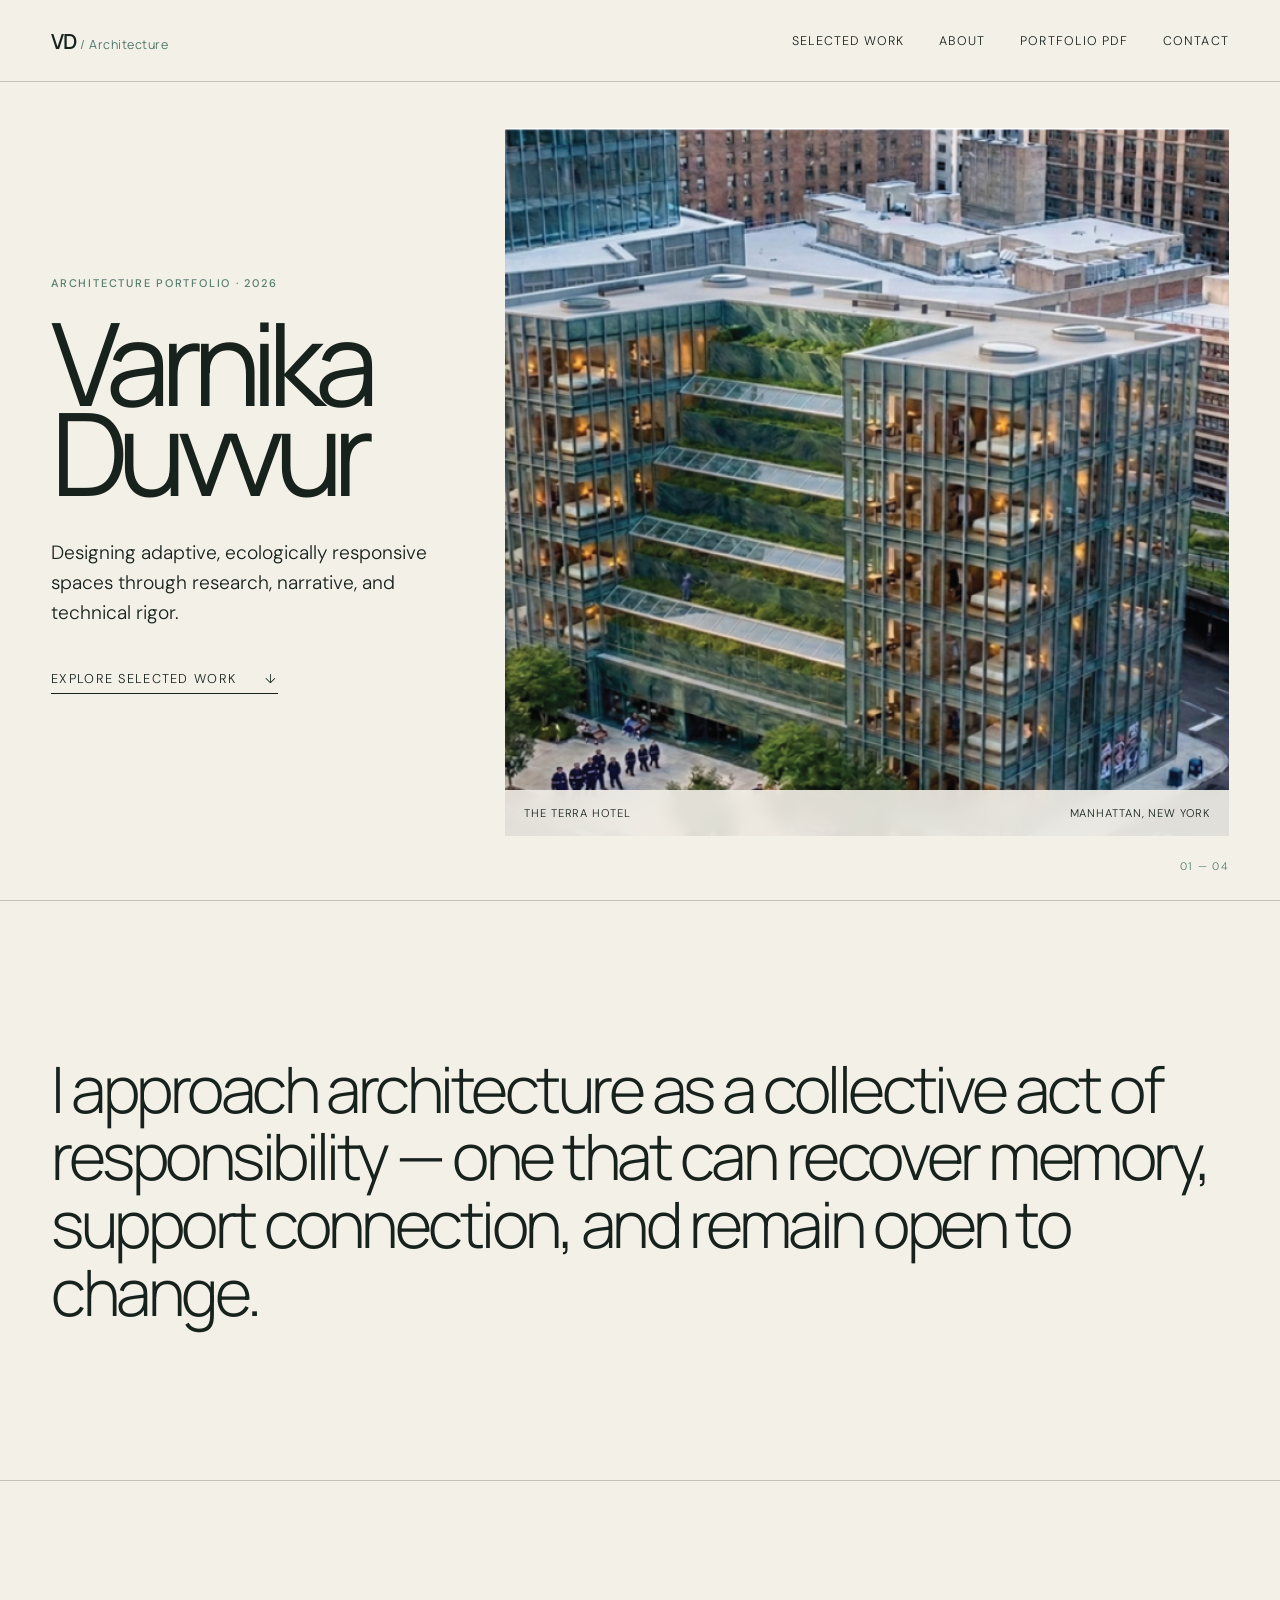
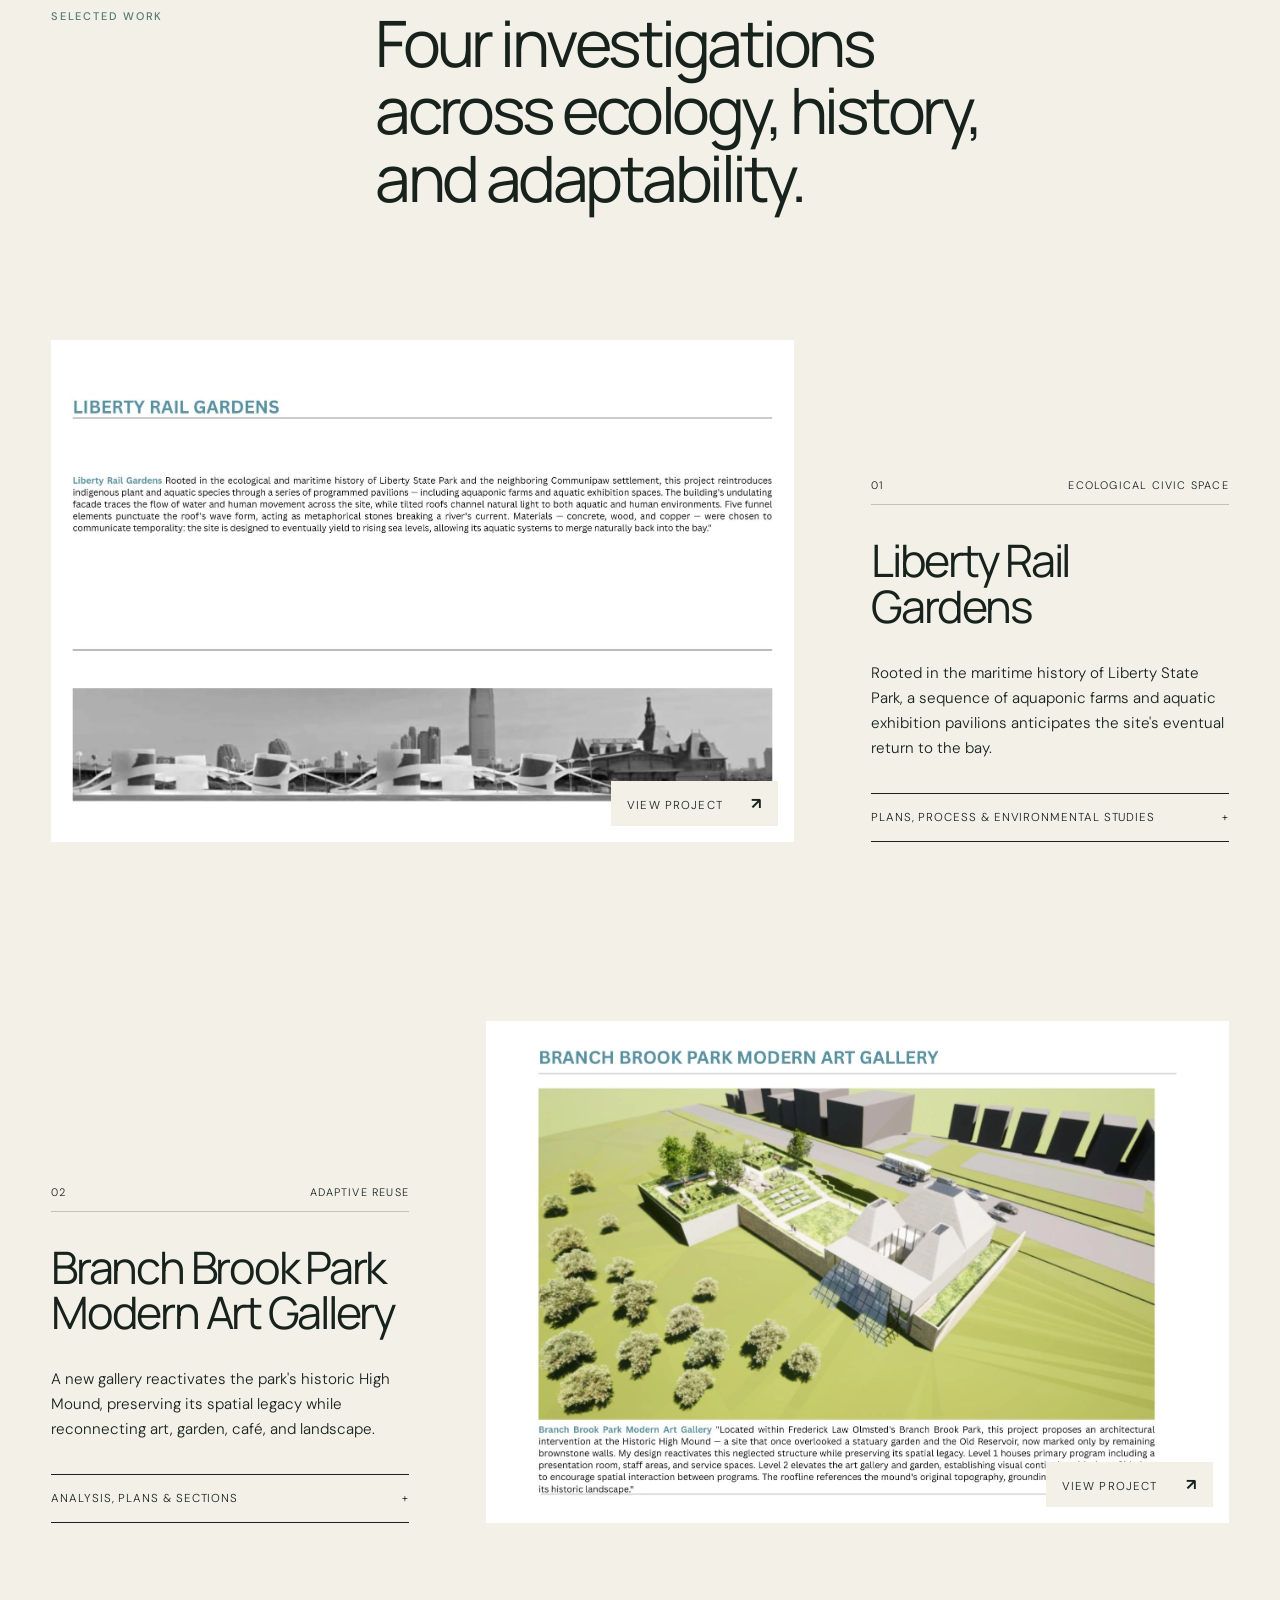
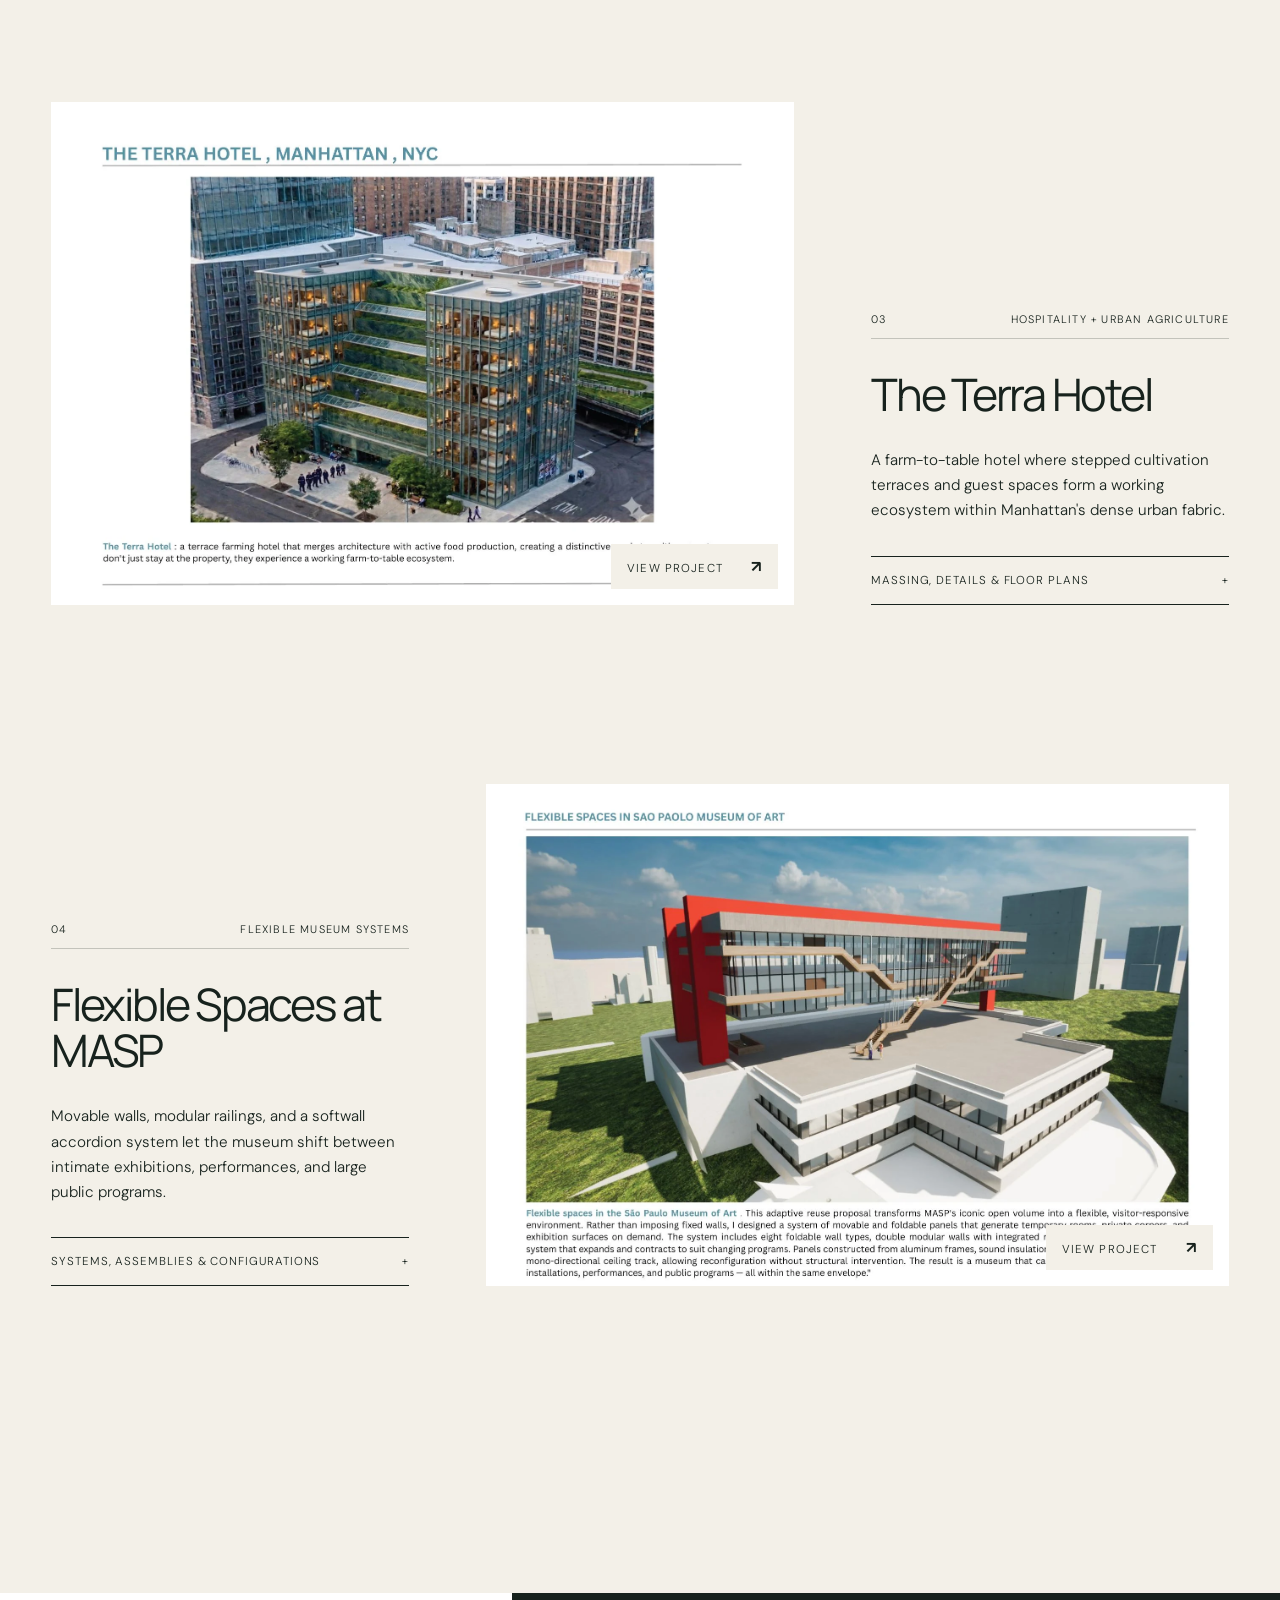
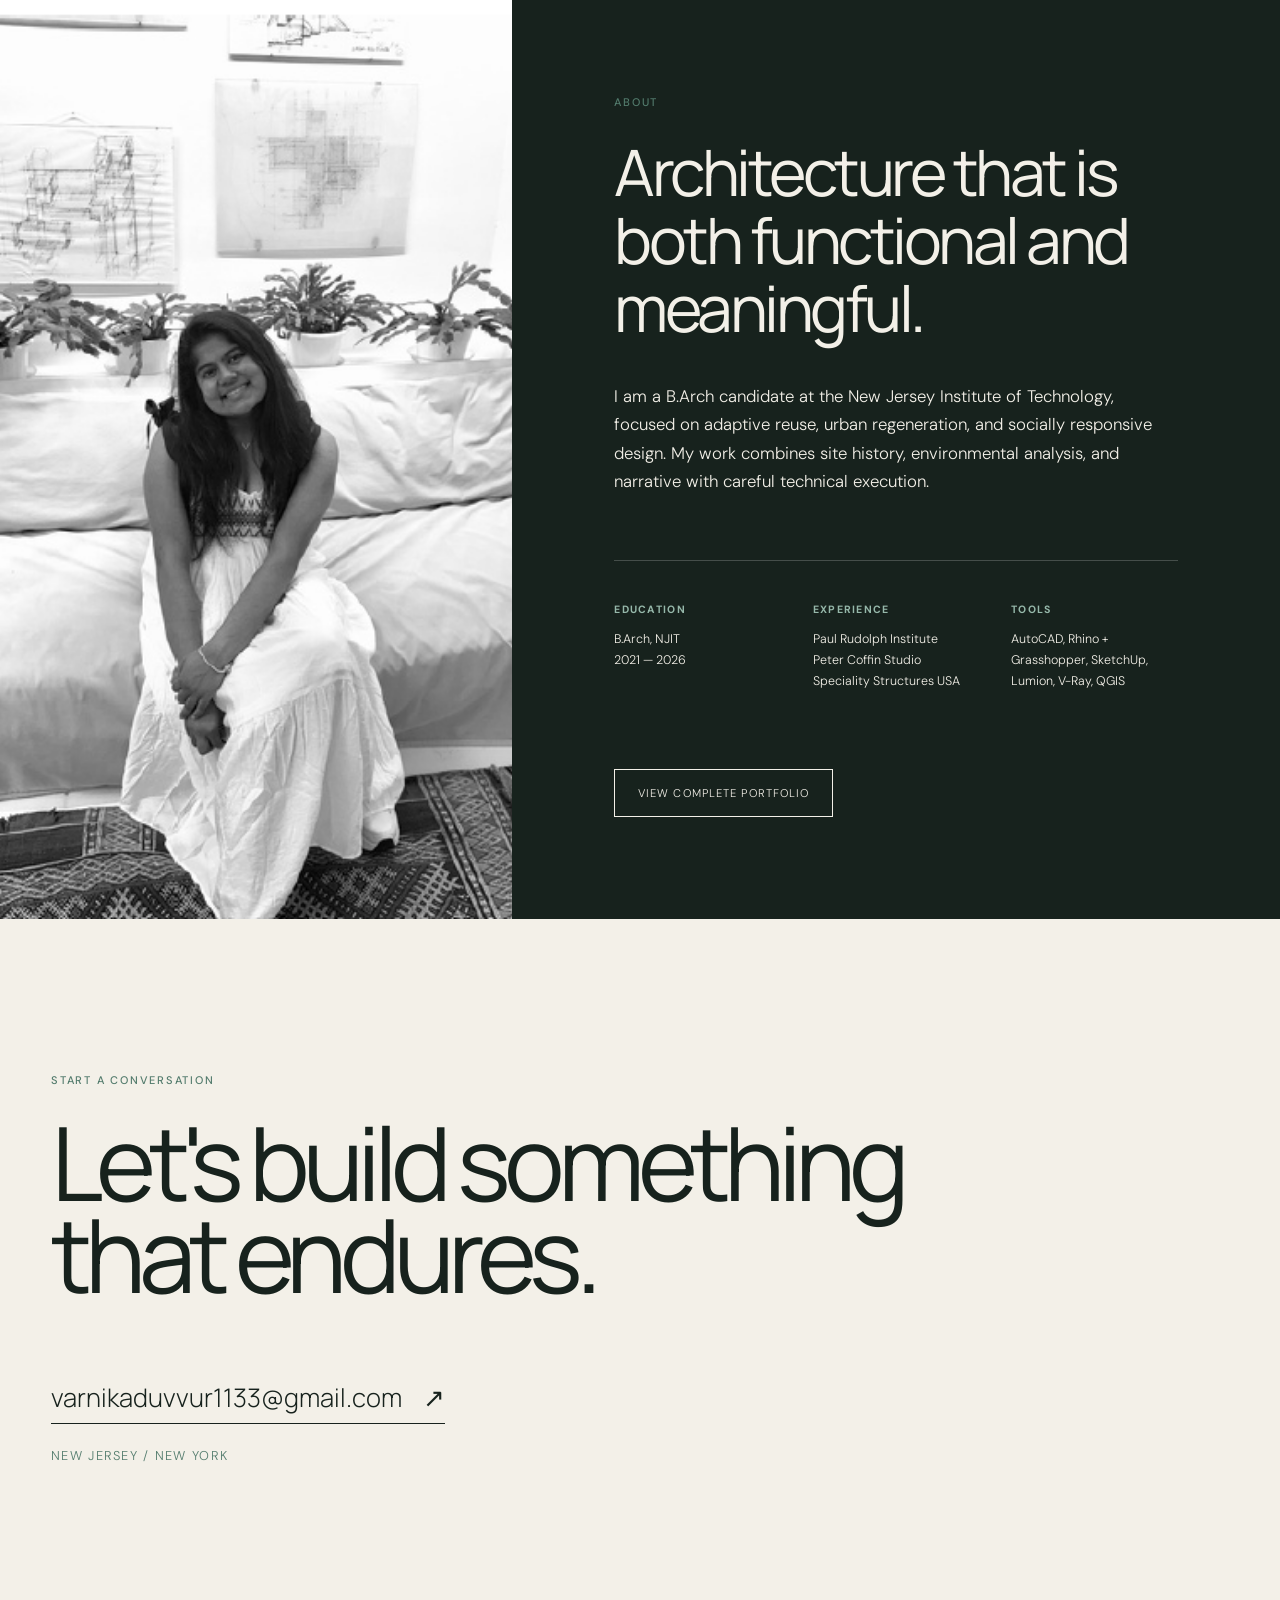
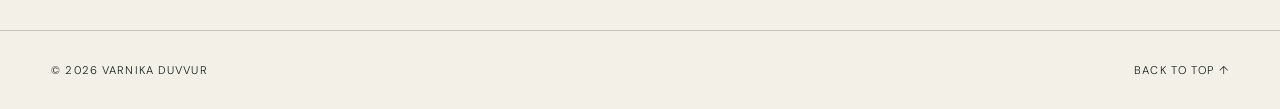
==== index.html @ c9710f3c "Build architecture portfolio website" ====
<!doctype html>
<html lang="en">
<head>
  <meta charset="utf-8">
  <meta name="viewport" content="width=device-width, initial-scale=1">
  <meta name="description" content="Architecture portfolio of Varnika Duvvur - adaptive reuse, urban regeneration, and socially responsive design.">
  <meta name="theme-color" content="#f3f0e8">
  <title>Varnika Duvvur — Architecture Portfolio</title>
  <link rel="preconnect" href="https://fonts.googleapis.com">
  <link rel="preconnect" href="https://fonts.gstatic.com" crossorigin>
  <link href="https://fonts.googleapis.com/css2?family=DM+Sans:wght@300;400;500;600&family=Manrope:wght@400;500;600&display=swap" rel="stylesheet">
  <link rel="stylesheet" href="style.css">
  <script src="script.js" defer></script>
</head>
<body>
  <header class="site-header">
    <a class="wordmark" href="#top" aria-label="Varnika Duvvur home">VD<span> / Architecture</span></a>
    <button class="menu-button" type="button" aria-expanded="false" aria-controls="site-nav">Menu</button>
    <nav id="site-nav" aria-label="Primary navigation">
      <a href="#work">Selected work</a>
      <a href="#about">About</a>
      <a href="Varnika%20Duvvur%20Architecture%20Portfolio%20.pdf" target="_blank" rel="noopener">Portfolio PDF</a>
      <a href="mailto:varnikaduvvur1133@gmail.com">Contact</a>
    </nav>
  </header>

  <main id="top">
    <section class="hero" aria-labelledby="hero-title">
      <div class="hero-copy">
        <p class="eyebrow">Architecture portfolio · 2026</p>
        <h1 id="hero-title">Varnika<br>Duvvur</h1>
        <p class="hero-intro">Designing adaptive, ecologically responsive spaces through research, narrative, and technical rigor.</p>
        <a class="text-link" href="#work">Explore selected work <span aria-hidden="true">↓</span></a>
      </div>
      <figure class="hero-image reveal">
        <img src="assets/terra-hotel.png" alt="The Terra Hotel, a glass urban hotel with planted stepped terraces" fetchpriority="high">
        <figcaption><span>The Terra Hotel</span><span>Manhattan, New York</span></figcaption>
      </figure>
      <p class="hero-index" aria-hidden="true">01 — 04</p>
    </section>

    <section class="statement" aria-label="Design statement">
      <p>I approach architecture as a collective act of responsibility — one that can recover memory, support connection, and remain open to change.</p>
    </section>

    <section class="projects" id="work" aria-labelledby="work-title">
      <div class="section-heading">
        <p class="eyebrow">Selected work</p>
        <h2 id="work-title">Four investigations<br>across ecology, history,<br>and adaptability.</h2>
      </div>

      <article class="project" id="liberty">
        <button class="project-cover" type="button" data-gallery="liberty" aria-label="Open Liberty Rail Gardens gallery">
          <img src="assets/portfolio/liberty-hero.webp" alt="Liberty Rail Gardens architectural elevation and project description" loading="lazy">
          <span class="cover-action">View project <b aria-hidden="true">↗</b></span>
        </button>
        <div class="project-info">
          <div><span>01</span><p>Ecological civic space</p></div>
          <h3>Liberty Rail Gardens</h3>
          <p>Rooted in the maritime history of Liberty State Park, a sequence of aquaponic farms and aquatic exhibition pavilions anticipates the site's eventual return to the bay.</p>
          <button class="project-link" type="button" data-gallery="liberty">Plans, process &amp; environmental studies <span>+</span></button>
        </div>
      </article>

      <article class="project project-reverse" id="branch">
        <button class="project-cover" type="button" data-gallery="branch" aria-label="Open Branch Brook Park Modern Art Gallery gallery">
          <img src="assets/portfolio/branch-hero.webp" alt="Branch Brook Park Modern Art Gallery landscape rendering" loading="lazy">
          <span class="cover-action">View project <b aria-hidden="true">↗</b></span>
        </button>
        <div class="project-info">
          <div><span>02</span><p>Adaptive reuse</p></div>
          <h3>Branch Brook Park Modern Art Gallery</h3>
          <p>A new gallery reactivates the park's historic High Mound, preserving its spatial legacy while reconnecting art, garden, café, and landscape.</p>
          <button class="project-link" type="button" data-gallery="branch">Analysis, plans &amp; sections <span>+</span></button>
        </div>
      </article>

      <article class="project" id="terra">
        <button class="project-cover portrait-cover" type="button" data-gallery="terra" aria-label="Open The Terra Hotel gallery">
          <img src="assets/portfolio/terra-hero.webp" alt="The Terra Hotel planted glass tower in Manhattan" loading="lazy">
          <span class="cover-action">View project <b aria-hidden="true">↗</b></span>
        </button>
        <div class="project-info">
          <div><span>03</span><p>Hospitality + urban agriculture</p></div>
          <h3>The Terra Hotel</h3>
          <p>A farm-to-table hotel where stepped cultivation terraces and guest spaces form a working ecosystem within Manhattan's dense urban fabric.</p>
          <button class="project-link" type="button" data-gallery="terra">Massing, details &amp; floor plans <span>+</span></button>
        </div>
      </article>

      <article class="project project-reverse" id="masp">
        <button class="project-cover" type="button" data-gallery="masp" aria-label="Open Flexible Spaces at MASP gallery">
          <img src="assets/portfolio/masp-hero.webp" alt="Flexible spaces proposal for the São Paulo Museum of Art" loading="lazy">
          <span class="cover-action">View project <b aria-hidden="true">↗</b></span>
        </button>
        <div class="project-info">
          <div><span>04</span><p>Flexible museum systems</p></div>
          <h3>Flexible Spaces at MASP</h3>
          <p>Movable walls, modular railings, and a softwall accordion system let the museum shift between intimate exhibitions, performances, and large public programs.</p>
          <button class="project-link" type="button" data-gallery="masp">Systems, assemblies &amp; configurations <span>+</span></button>
        </div>
      </article>
    </section>

    <section class="about" id="about" aria-labelledby="about-title">
      <div class="about-photo reveal"><img src="assets/portrait.png" alt="Portrait of Varnika Duvvur" loading="lazy"></div>
      <div class="about-copy">
        <p class="eyebrow">About</p>
        <h2 id="about-title">Architecture that is both functional and meaningful.</h2>
        <p>I am a B.Arch candidate at the New Jersey Institute of Technology, focused on adaptive reuse, urban regeneration, and socially responsive design. My work combines site history, environmental analysis, and narrative with careful technical execution.</p>
        <div class="about-grid">
          <div><h3>Education</h3><p>B.Arch, NJIT<br>2021 — 2026</p></div>
          <div><h3>Experience</h3><p>Paul Rudolph Institute<br>Peter Coffin Studio<br>Speciality Structures USA</p></div>
          <div><h3>Tools</h3><p>AutoCAD, Rhino + Grasshopper, SketchUp, Lumion, V-Ray, QGIS</p></div>
        </div>
        <a class="button" href="Varnika%20Duvvur%20Architecture%20Portfolio%20.pdf" target="_blank" rel="noopener">View complete portfolio</a>
      </div>
    </section>

    <section class="contact" aria-labelledby="contact-title">
      <p class="eyebrow">Start a conversation</p>
      <h2 id="contact-title">Let's build something<br>that endures.</h2>
      <a href="mailto:varnikaduvvur1133@gmail.com">varnikaduvvur1133@gmail.com <span>↗</span></a>
      <p>New Jersey / New York</p>
    </section>
  </main>

  <footer><span>© <span id="year">2026</span> Varnika Duvvur</span><a href="#top">Back to top ↑</a></footer>

  <dialog class="lightbox" aria-label="Project gallery">
    <div class="lightbox-bar">
      <div><span class="lightbox-count"></span><h2 class="lightbox-title"></h2></div>
      <button class="lightbox-close" type="button" aria-label="Close gallery">Close ×</button>
    </div>
    <div class="lightbox-stage">
      <button class="gallery-nav previous" type="button" aria-label="Previous image">←</button>
      <img class="lightbox-image" src="" alt="">
      <button class="gallery-nav next" type="button" aria-label="Next image">→</button>
    </div>
    <p class="lightbox-caption"></p>
  </dialog>
</body>
</html>
---- style.css ----
:root{--paper:#f3f0e8;--ink:#17221d;--accent:#527b6c;--line:rgba(23,34,29,.22);--white:#fff;--pad:clamp(1.2rem,4vw,4.5rem)}
*{box-sizing:border-box}html{scroll-behavior:smooth}body{margin:0;background:var(--paper);color:var(--ink);font-family:"DM Sans",sans-serif;font-weight:300}body.locked{overflow:hidden}img{display:block;width:100%}button,a{color:inherit}button{font:inherit}.site-header{height:82px;padding:0 var(--pad);display:flex;align-items:center;justify-content:space-between;border-bottom:1px solid var(--line);position:absolute;z-index:10;width:100%}.wordmark{text-decoration:none;font-family:Manrope,sans-serif;font-weight:600;letter-spacing:-.04em;font-size:1.3rem}.wordmark span{font-weight:400;color:var(--accent);font-size:.78rem;letter-spacing:.04em}.site-header nav{display:flex;gap:2.2rem}.site-header nav a{text-decoration:none;font-size:.78rem;text-transform:uppercase;letter-spacing:.09em}.site-header nav a:hover{color:var(--accent)}.menu-button{display:none;background:none;border:0;text-transform:uppercase;letter-spacing:.1em}.hero{min-height:100vh;display:grid;grid-template-columns:minmax(310px,.7fr) 1.3fr;position:relative;padding:clamp(8rem,14vh,10rem) var(--pad) 4rem;gap:clamp(2rem,5vw,7rem);align-items:center}.eyebrow{text-transform:uppercase;letter-spacing:.16em;font-size:.69rem;font-weight:500;color:var(--accent);margin:0 0 1.8rem}.hero h1{font-family:Manrope,sans-serif;font-weight:400;font-size:clamp(4.5rem,9vw,9.5rem);line-height:.78;letter-spacing:-.085em;margin:0 0 2.5rem}.hero-intro{max-width:31rem;font-size:clamp(1rem,1.5vw,1.25rem);line-height:1.55;margin-bottom:2.5rem}.text-link{text-decoration:none;border-bottom:1px solid var(--ink);padding-bottom:.35rem;font-size:.8rem;text-transform:uppercase;letter-spacing:.1em}.text-link span{margin-left:1.5rem}.hero-image{margin:0;align-self:stretch;min-height:62vh;position:relative;overflow:hidden}.hero-image img{height:100%;object-fit:cover}.hero-image figcaption{position:absolute;left:0;right:0;bottom:0;background:rgba(243,240,232,.9);backdrop-filter:blur(8px);padding:1rem 1.2rem;display:flex;justify-content:space-between;font-size:.7rem;text-transform:uppercase;letter-spacing:.08em}.hero-index{position:absolute;right:var(--pad);bottom:1rem;color:var(--accent);font-size:.68rem;letter-spacing:.12em}.statement{padding:clamp(6rem,12vw,12rem) var(--pad);border-top:1px solid var(--line);border-bottom:1px solid var(--line)}.statement p{max-width:1200px;margin:0 auto;font-family:Manrope,sans-serif;font-size:clamp(2.2rem,5vw,5.5rem);line-height:1.06;letter-spacing:-.055em}.projects{padding:clamp(6rem,10vw,10rem) var(--pad)}.section-heading{display:grid;grid-template-columns:.55fr 1.45fr;margin-bottom:clamp(6rem,10vw,11rem)}.section-heading h2,.about h2{font-family:Manrope,sans-serif;font-size:clamp(2.5rem,5vw,5rem);line-height:1.06;letter-spacing:-.055em;font-weight:400;margin:0}.project{display:grid;grid-template-columns:1.35fr .65fr;gap:clamp(2rem,6vw,7rem);align-items:end;margin-bottom:clamp(8rem,14vw,15rem)}.project-reverse{grid-template-columns:.65fr 1.35fr}.project-reverse .project-cover{order:2}.project-cover{padding:0;border:0;background:#d8d9d1;cursor:pointer;position:relative;overflow:hidden;aspect-ratio:1.48/1;text-align:left}.project-cover img{height:100%;object-fit:cover;transition:transform .7s cubic-bezier(.2,.7,.2,1)}.project-cover:hover img{transform:scale(1.025)}.cover-action{position:absolute;inset:auto 1rem 1rem auto;background:var(--paper);padding:.75rem 1rem;font-size:.72rem;text-transform:uppercase;letter-spacing:.1em}.cover-action b{font-size:1rem;margin-left:1.5rem}.project-info>div{display:flex;justify-content:space-between;border-bottom:1px solid var(--line);padding-bottom:.75rem;font-size:.68rem;text-transform:uppercase;letter-spacing:.11em}.project-info>div p{margin:0}.project-info h3{font-family:Manrope,sans-serif;font-size:clamp(2rem,3.5vw,4rem);font-weight:400;line-height:1.02;letter-spacing:-.05em;margin:2rem 0}.project-info>p{font-size:.95rem;line-height:1.65;margin-bottom:2rem}.project-link{width:100%;padding:1rem 0;border:0;border-top:1px solid var(--ink);border-bottom:1px solid var(--ink);background:none;cursor:pointer;text-align:left;display:flex;justify-content:space-between;font-size:.72rem;text-transform:uppercase;letter-spacing:.08em}.about{background:var(--ink);color:var(--paper);display:grid;grid-template-columns:.8fr 1.2fr}.about-photo{min-height:760px}.about-photo img{height:100%;object-fit:cover;filter:grayscale(1)}.about-copy{padding:clamp(4rem,8vw,9rem)}.about-copy>p:not(.eyebrow){font-size:1.05rem;line-height:1.7;max-width:45rem;margin:2.5rem 0 4rem}.about-grid{display:grid;grid-template-columns:repeat(3,1fr);gap:2rem;border-top:1px solid rgba(255,255,255,.2);padding-top:2rem;margin-bottom:4rem}.about-grid h3{text-transform:uppercase;letter-spacing:.12em;font-size:.66rem;color:#96b8aa}.about-grid p{font-size:.78rem;line-height:1.7}.button{display:inline-block;text-decoration:none;border:1px solid var(--paper);padding:1rem 1.4rem;text-transform:uppercase;letter-spacing:.1em;font-size:.7rem;transition:.2s}.button:hover{background:var(--paper);color:var(--ink)}.contact{padding:clamp(7rem,12vw,13rem) var(--pad)}.contact h2{font-family:Manrope,sans-serif;font-size:clamp(3.5rem,8vw,9rem);font-weight:400;letter-spacing:-.07em;line-height:.9;margin:0 0 5rem}.contact>a{font-family:Manrope,sans-serif;font-size:clamp(1.1rem,2vw,2rem);text-decoration:none;border-bottom:1px solid var(--ink);padding-bottom:.5rem}.contact>a span{margin-left:1rem}.contact>p:last-child{margin-top:2rem;color:var(--accent);font-size:.8rem;text-transform:uppercase;letter-spacing:.1em}footer{padding:2rem var(--pad);border-top:1px solid var(--line);display:flex;justify-content:space-between;font-size:.7rem;text-transform:uppercase;letter-spacing:.1em}footer a{text-decoration:none}.lightbox{padding:0;border:0;background:#111b17;color:var(--paper);width:100vw;height:100vh;max-width:none;max-height:none}.lightbox::backdrop{background:#111b17}.lightbox-bar{height:86px;padding:0 var(--pad);display:flex;align-items:center;justify-content:space-between;border-bottom:1px solid rgba(255,255,255,.15)}.lightbox-bar>div{display:flex;align-items:baseline;gap:1.5rem}.lightbox-title{font:400 1rem Manrope,sans-serif;margin:0}.lightbox-count{color:#96b8aa;font-size:.7rem;letter-spacing:.12em}.lightbox-close{border:0;background:none;color:inherit;cursor:pointer;text-transform:uppercase;letter-spacing:.1em;font-size:.7rem}.lightbox-stage{height:calc(100vh - 145px);display:grid;grid-template-columns:70px 1fr 70px;align-items:center}.lightbox-image{max-width:calc(100vw - 180px);max-height:calc(100vh - 190px);width:auto;height:auto;margin:auto;box-shadow:0 12px 50px rgba(0,0,0,.3)}.gallery-nav{border:0;background:none;color:inherit;font-size:1.6rem;height:100%;cursor:pointer}.gallery-nav:hover{background:rgba(255,255,255,.04)}.lightbox-caption{text-align:center;margin:0;font-size:.7rem;text-transform:uppercase;letter-spacing:.1em;color:#96b8aa}.reveal{animation:reveal .9s both}@keyframes reveal{from{opacity:0;transform:translateY(15px)}to{opacity:1;transform:none}}
@media(max-width:850px){.site-header{height:68px}.menu-button{display:block}.site-header nav{position:absolute;top:68px;left:0;right:0;background:var(--paper);border-bottom:1px solid var(--line);padding:1.4rem var(--pad);display:none;flex-direction:column;gap:1.4rem}.site-header nav.open{display:flex}.hero{grid-template-columns:1fr;padding-top:8.5rem}.hero-image{min-height:46vh}.hero-index{display:none}.section-heading,.project,.project-reverse{grid-template-columns:1fr}.project-reverse .project-cover{order:0}.project-info{max-width:630px}.about{grid-template-columns:1fr}.about-photo{min-height:520px;max-height:80vh}.about-grid{grid-template-columns:1fr 1fr}.lightbox-stage{grid-template-columns:45px 1fr 45px}.lightbox-image{max-width:calc(100vw - 100px)}.lightbox-title{display:none}}
@media(max-width:520px){.wordmark span{display:none}.hero h1{font-size:4.2rem}.statement p{font-size:2rem}.about-grid{grid-template-columns:1fr}.contact h2{font-size:3.7rem}.contact>a{font-size:.9rem}.lightbox-stage{grid-template-columns:38px 1fr 38px}.lightbox-image{max-width:calc(100vw - 82px)}footer{gap:1rem;flex-direction:column}}
@media(prefers-reduced-motion:reduce){html{scroll-behavior:auto}.reveal{animation:none}.project-cover img{transition:none}}
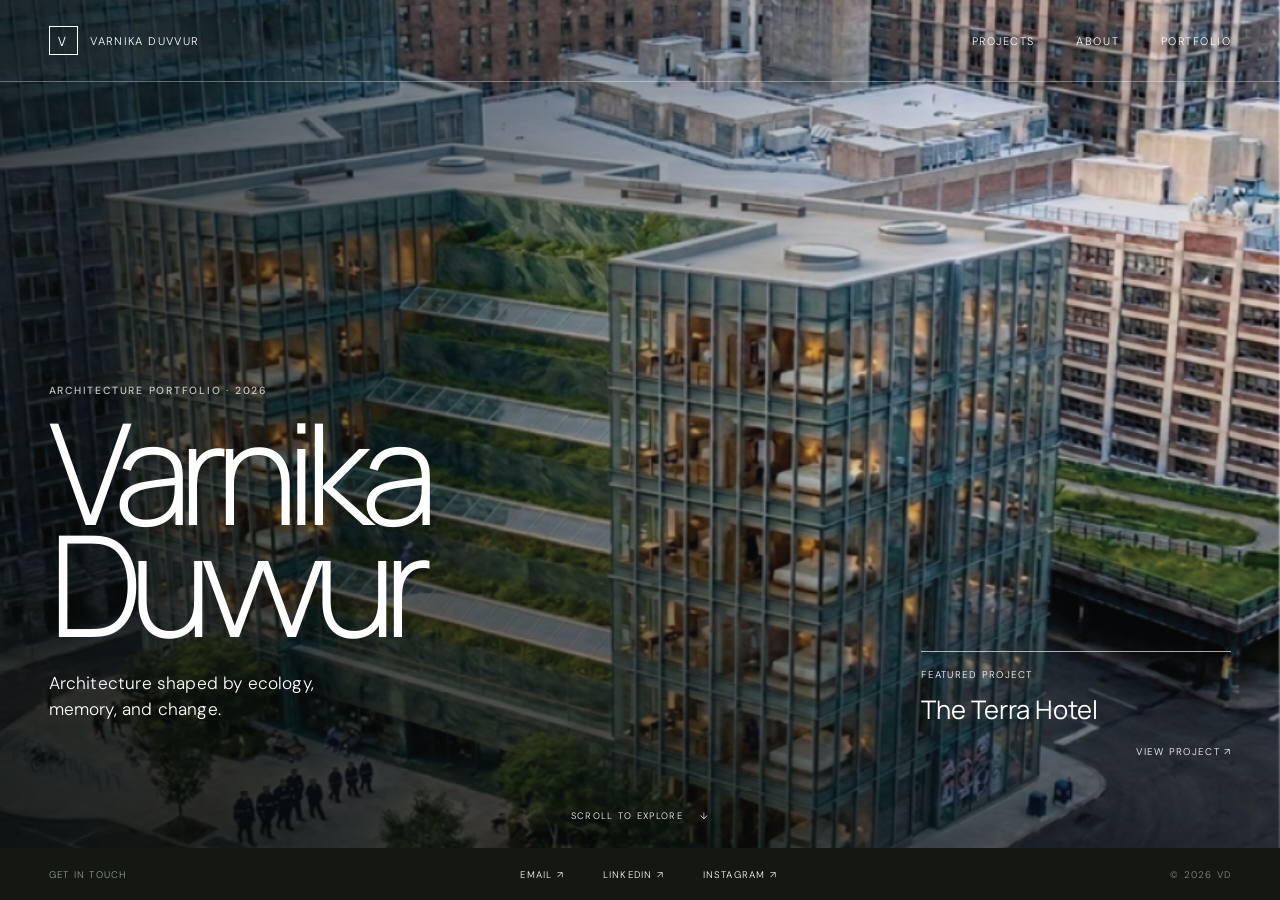
==== commit f7f5d619: "Redesign portfolio as multi-page project site" ====
--- a/index.html
+++ b/index.html
@@ -1,143 +1,32 @@
 <!doctype html>
 <html lang="en">
 <head>
-  <meta charset="utf-8">
-  <meta name="viewport" content="width=device-width, initial-scale=1">
-  <meta name="description" content="Architecture portfolio of Varnika Duvvur - adaptive reuse, urban regeneration, and socially responsive design.">
-  <meta name="theme-color" content="#f3f0e8">
-  <title>Varnika Duvvur — Architecture Portfolio</title>
-  <link rel="preconnect" href="https://fonts.googleapis.com">
-  <link rel="preconnect" href="https://fonts.gstatic.com" crossorigin>
-  <link href="https://fonts.googleapis.com/css2?family=DM+Sans:wght@300;400;500;600&family=Manrope:wght@400;500;600&display=swap" rel="stylesheet">
-  <link rel="stylesheet" href="style.css">
-  <script src="script.js" defer></script>
+  <meta charset="utf-8"><meta name="viewport" content="width=device-width,initial-scale=1">
+  <meta name="description" content="Architecture portfolio of Varnika Duvvur."><meta name="theme-color" content="#11120f">
+  <title>Varnika Duvvur — Architecture</title>
+  <link rel="preconnect" href="https://fonts.googleapis.com"><link rel="preconnect" href="https://fonts.gstatic.com" crossorigin>
+  <link href="https://fonts.googleapis.com/css2?family=DM+Sans:wght@300;400;500&family=Manrope:wght@300;400;500&display=swap" rel="stylesheet">
+  <link rel="stylesheet" href="style.css"><script src="script.js" defer></script>
 </head>
-<body>
-  <header class="site-header">
-    <a class="wordmark" href="#top" aria-label="Varnika Duvvur home">VD<span> / Architecture</span></a>
-    <button class="menu-button" type="button" aria-expanded="false" aria-controls="site-nav">Menu</button>
-    <nav id="site-nav" aria-label="Primary navigation">
-      <a href="#work">Selected work</a>
-      <a href="#about">About</a>
-      <a href="Varnika%20Duvvur%20Architecture%20Portfolio%20.pdf" target="_blank" rel="noopener">Portfolio PDF</a>
-      <a href="mailto:varnikaduvvur1133@gmail.com">Contact</a>
+<body class="home-page">
+  <header class="nav nav-on-image">
+    <a class="brand" href="index.html"><span>V</span> Varnika Duvvur</a>
+    <button class="menu-toggle" type="button" aria-expanded="false" aria-controls="main-nav">Menu</button>
+    <nav id="main-nav" aria-label="Primary">
+      <a href="projects.html">Projects</a><a href="about.html">About</a><a href="portfolio.html">Portfolio</a>
     </nav>
   </header>
-
-  <main id="top">
-    <section class="hero" aria-labelledby="hero-title">
-      <div class="hero-copy">
-        <p class="eyebrow">Architecture portfolio · 2026</p>
-        <h1 id="hero-title">Varnika<br>Duvvur</h1>
-        <p class="hero-intro">Designing adaptive, ecologically responsive spaces through research, narrative, and technical rigor.</p>
-        <a class="text-link" href="#work">Explore selected work <span aria-hidden="true">↓</span></a>
-      </div>
-      <figure class="hero-image reveal">
-        <img src="assets/terra-hotel.png" alt="The Terra Hotel, a glass urban hotel with planted stepped terraces" fetchpriority="high">
-        <figcaption><span>The Terra Hotel</span><span>Manhattan, New York</span></figcaption>
-      </figure>
-      <p class="hero-index" aria-hidden="true">01 — 04</p>
-    </section>
-
-    <section class="statement" aria-label="Design statement">
-      <p>I approach architecture as a collective act of responsibility — one that can recover memory, support connection, and remain open to change.</p>
-    </section>
-
-    <section class="projects" id="work" aria-labelledby="work-title">
-      <div class="section-heading">
-        <p class="eyebrow">Selected work</p>
-        <h2 id="work-title">Four investigations<br>across ecology, history,<br>and adaptability.</h2>
-      </div>
-
-      <article class="project" id="liberty">
-        <button class="project-cover" type="button" data-gallery="liberty" aria-label="Open Liberty Rail Gardens gallery">
-          <img src="assets/portfolio/liberty-hero.webp" alt="Liberty Rail Gardens architectural elevation and project description" loading="lazy">
-          <span class="cover-action">View project <b aria-hidden="true">↗</b></span>
-        </button>
-        <div class="project-info">
-          <div><span>01</span><p>Ecological civic space</p></div>
-          <h3>Liberty Rail Gardens</h3>
-          <p>Rooted in the maritime history of Liberty State Park, a sequence of aquaponic farms and aquatic exhibition pavilions anticipates the site's eventual return to the bay.</p>
-          <button class="project-link" type="button" data-gallery="liberty">Plans, process &amp; environmental studies <span>+</span></button>
-        </div>
-      </article>
-
-      <article class="project project-reverse" id="branch">
-        <button class="project-cover" type="button" data-gallery="branch" aria-label="Open Branch Brook Park Modern Art Gallery gallery">
-          <img src="assets/portfolio/branch-hero.webp" alt="Branch Brook Park Modern Art Gallery landscape rendering" loading="lazy">
-          <span class="cover-action">View project <b aria-hidden="true">↗</b></span>
-        </button>
-        <div class="project-info">
-          <div><span>02</span><p>Adaptive reuse</p></div>
-          <h3>Branch Brook Park Modern Art Gallery</h3>
-          <p>A new gallery reactivates the park's historic High Mound, preserving its spatial legacy while reconnecting art, garden, café, and landscape.</p>
-          <button class="project-link" type="button" data-gallery="branch">Analysis, plans &amp; sections <span>+</span></button>
-        </div>
-      </article>
-
-      <article class="project" id="terra">
-        <button class="project-cover portrait-cover" type="button" data-gallery="terra" aria-label="Open The Terra Hotel gallery">
-          <img src="assets/portfolio/terra-hero.webp" alt="The Terra Hotel planted glass tower in Manhattan" loading="lazy">
-          <span class="cover-action">View project <b aria-hidden="true">↗</b></span>
-        </button>
-        <div class="project-info">
-          <div><span>03</span><p>Hospitality + urban agriculture</p></div>
-          <h3>The Terra Hotel</h3>
-          <p>A farm-to-table hotel where stepped cultivation terraces and guest spaces form a working ecosystem within Manhattan's dense urban fabric.</p>
-          <button class="project-link" type="button" data-gallery="terra">Massing, details &amp; floor plans <span>+</span></button>
-        </div>
-      </article>
-
-      <article class="project project-reverse" id="masp">
-        <button class="project-cover" type="button" data-gallery="masp" aria-label="Open Flexible Spaces at MASP gallery">
-          <img src="assets/portfolio/masp-hero.webp" alt="Flexible spaces proposal for the São Paulo Museum of Art" loading="lazy">
-          <span class="cover-action">View project <b aria-hidden="true">↗</b></span>
-        </button>
-        <div class="project-info">
-          <div><span>04</span><p>Flexible museum systems</p></div>
-          <h3>Flexible Spaces at MASP</h3>
-          <p>Movable walls, modular railings, and a softwall accordion system let the museum shift between intimate exhibitions, performances, and large public programs.</p>
-          <button class="project-link" type="button" data-gallery="masp">Systems, assemblies &amp; configurations <span>+</span></button>
-        </div>
-      </article>
-    </section>
-
-    <section class="about" id="about" aria-labelledby="about-title">
-      <div class="about-photo reveal"><img src="assets/portrait.png" alt="Portrait of Varnika Duvvur" loading="lazy"></div>
-      <div class="about-copy">
-        <p class="eyebrow">About</p>
-        <h2 id="about-title">Architecture that is both functional and meaningful.</h2>
-        <p>I am a B.Arch candidate at the New Jersey Institute of Technology, focused on adaptive reuse, urban regeneration, and socially responsive design. My work combines site history, environmental analysis, and narrative with careful technical execution.</p>
-        <div class="about-grid">
-          <div><h3>Education</h3><p>B.Arch, NJIT<br>2021 — 2026</p></div>
-          <div><h3>Experience</h3><p>Paul Rudolph Institute<br>Peter Coffin Studio<br>Speciality Structures USA</p></div>
-          <div><h3>Tools</h3><p>AutoCAD, Rhino + Grasshopper, SketchUp, Lumion, V-Ray, QGIS</p></div>
-        </div>
-        <a class="button" href="Varnika%20Duvvur%20Architecture%20Portfolio%20.pdf" target="_blank" rel="noopener">View complete portfolio</a>
-      </div>
-    </section>
-
-    <section class="contact" aria-labelledby="contact-title">
-      <p class="eyebrow">Start a conversation</p>
-      <h2 id="contact-title">Let's build something<br>that endures.</h2>
-      <a href="mailto:varnikaduvvur1133@gmail.com">varnikaduvvur1133@gmail.com <span>↗</span></a>
-      <p>New Jersey / New York</p>
-    </section>
+  <main class="home-hero">
+    <img class="home-backdrop" src="assets/terra-hotel.png" alt="The Terra Hotel in Manhattan with stepped planted terraces">
+    <div class="home-shade"></div>
+    <div class="home-copy">
+      <p class="kicker light">Architecture portfolio · 2026</p>
+      <h1>Varnika<br>Duvvur</h1>
+      <p class="home-statement">Architecture shaped by ecology,<br>memory, and change.</p>
+    </div>
+    <a class="featured-link" href="project-terra.html"><span>Featured project</span><strong>The Terra Hotel</strong><i>View project ↗</i></a>
+    <div class="scroll-mark" aria-hidden="true">Scroll to explore <span>↓</span></div>
   </main>
-
-  <footer><span>© <span id="year">2026</span> Varnika Duvvur</span><a href="#top">Back to top ↑</a></footer>
-
-  <dialog class="lightbox" aria-label="Project gallery">
-    <div class="lightbox-bar">
-      <div><span class="lightbox-count"></span><h2 class="lightbox-title"></h2></div>
-      <button class="lightbox-close" type="button" aria-label="Close gallery">Close ×</button>
-    </div>
-    <div class="lightbox-stage">
-      <button class="gallery-nav previous" type="button" aria-label="Previous image">←</button>
-      <img class="lightbox-image" src="" alt="">
-      <button class="gallery-nav next" type="button" aria-label="Next image">→</button>
-    </div>
-    <p class="lightbox-caption"></p>
-  </dialog>
+  <aside class="contact-bar"><span>Get in touch</span><a href="mailto:varnikaduvvur1133@gmail.com">Email ↗</a><a href="https://www.linkedin.com/in/varnika-duvvur/" target="_blank" rel="noopener">LinkedIn ↗</a><a href="https://www.instagram.com/varnika.d_567/" target="_blank" rel="noopener">Instagram ↗</a><small>© <b data-year>2026</b> VD</small></aside>
 </body>
 </html>
--- a/style.css
+++ b/style.css
@@ -1,5 +1,16 @@
-:root{--paper:#f3f0e8;--ink:#17221d;--accent:#527b6c;--line:rgba(23,34,29,.22);--white:#fff;--pad:clamp(1.2rem,4vw,4.5rem)}
-*{box-sizing:border-box}html{scroll-behavior:smooth}body{margin:0;background:var(--paper);color:var(--ink);font-family:"DM Sans",sans-serif;font-weight:300}body.locked{overflow:hidden}img{display:block;width:100%}button,a{color:inherit}button{font:inherit}.site-header{height:82px;padding:0 var(--pad);display:flex;align-items:center;justify-content:space-between;border-bottom:1px solid var(--line);position:absolute;z-index:10;width:100%}.wordmark{text-decoration:none;font-family:Manrope,sans-serif;font-weight:600;letter-spacing:-.04em;font-size:1.3rem}.wordmark span{font-weight:400;color:var(--accent);font-size:.78rem;letter-spacing:.04em}.site-header nav{display:flex;gap:2.2rem}.site-header nav a{text-decoration:none;font-size:.78rem;text-transform:uppercase;letter-spacing:.09em}.site-header nav a:hover{color:var(--accent)}.menu-button{display:none;background:none;border:0;text-transform:uppercase;letter-spacing:.1em}.hero{min-height:100vh;display:grid;grid-template-columns:minmax(310px,.7fr) 1.3fr;position:relative;padding:clamp(8rem,14vh,10rem) var(--pad) 4rem;gap:clamp(2rem,5vw,7rem);align-items:center}.eyebrow{text-transform:uppercase;letter-spacing:.16em;font-size:.69rem;font-weight:500;color:var(--accent);margin:0 0 1.8rem}.hero h1{font-family:Manrope,sans-serif;font-weight:400;font-size:clamp(4.5rem,9vw,9.5rem);line-height:.78;letter-spacing:-.085em;margin:0 0 2.5rem}.hero-intro{max-width:31rem;font-size:clamp(1rem,1.5vw,1.25rem);line-height:1.55;margin-bottom:2.5rem}.text-link{text-decoration:none;border-bottom:1px solid var(--ink);padding-bottom:.35rem;font-size:.8rem;text-transform:uppercase;letter-spacing:.1em}.text-link span{margin-left:1.5rem}.hero-image{margin:0;align-self:stretch;min-height:62vh;position:relative;overflow:hidden}.hero-image img{height:100%;object-fit:cover}.hero-image figcaption{position:absolute;left:0;right:0;bottom:0;background:rgba(243,240,232,.9);backdrop-filter:blur(8px);padding:1rem 1.2rem;display:flex;justify-content:space-between;font-size:.7rem;text-transform:uppercase;letter-spacing:.08em}.hero-index{position:absolute;right:var(--pad);bottom:1rem;color:var(--accent);font-size:.68rem;letter-spacing:.12em}.statement{padding:clamp(6rem,12vw,12rem) var(--pad);border-top:1px solid var(--line);border-bottom:1px solid var(--line)}.statement p{max-width:1200px;margin:0 auto;font-family:Manrope,sans-serif;font-size:clamp(2.2rem,5vw,5.5rem);line-height:1.06;letter-spacing:-.055em}.projects{padding:clamp(6rem,10vw,10rem) var(--pad)}.section-heading{display:grid;grid-template-columns:.55fr 1.45fr;margin-bottom:clamp(6rem,10vw,11rem)}.section-heading h2,.about h2{font-family:Manrope,sans-serif;font-size:clamp(2.5rem,5vw,5rem);line-height:1.06;letter-spacing:-.055em;font-weight:400;margin:0}.project{display:grid;grid-template-columns:1.35fr .65fr;gap:clamp(2rem,6vw,7rem);align-items:end;margin-bottom:clamp(8rem,14vw,15rem)}.project-reverse{grid-template-columns:.65fr 1.35fr}.project-reverse .project-cover{order:2}.project-cover{padding:0;border:0;background:#d8d9d1;cursor:pointer;position:relative;overflow:hidden;aspect-ratio:1.48/1;text-align:left}.project-cover img{height:100%;object-fit:cover;transition:transform .7s cubic-bezier(.2,.7,.2,1)}.project-cover:hover img{transform:scale(1.025)}.cover-action{position:absolute;inset:auto 1rem 1rem auto;background:var(--paper);padding:.75rem 1rem;font-size:.72rem;text-transform:uppercase;letter-spacing:.1em}.cover-action b{font-size:1rem;margin-left:1.5rem}.project-info>div{display:flex;justify-content:space-between;border-bottom:1px solid var(--line);padding-bottom:.75rem;font-size:.68rem;text-transform:uppercase;letter-spacing:.11em}.project-info>div p{margin:0}.project-info h3{font-family:Manrope,sans-serif;font-size:clamp(2rem,3.5vw,4rem);font-weight:400;line-height:1.02;letter-spacing:-.05em;margin:2rem 0}.project-info>p{font-size:.95rem;line-height:1.65;margin-bottom:2rem}.project-link{width:100%;padding:1rem 0;border:0;border-top:1px solid var(--ink);border-bottom:1px solid var(--ink);background:none;cursor:pointer;text-align:left;display:flex;justify-content:space-between;font-size:.72rem;text-transform:uppercase;letter-spacing:.08em}.about{background:var(--ink);color:var(--paper);display:grid;grid-template-columns:.8fr 1.2fr}.about-photo{min-height:760px}.about-photo img{height:100%;object-fit:cover;filter:grayscale(1)}.about-copy{padding:clamp(4rem,8vw,9rem)}.about-copy>p:not(.eyebrow){font-size:1.05rem;line-height:1.7;max-width:45rem;margin:2.5rem 0 4rem}.about-grid{display:grid;grid-template-columns:repeat(3,1fr);gap:2rem;border-top:1px solid rgba(255,255,255,.2);padding-top:2rem;margin-bottom:4rem}.about-grid h3{text-transform:uppercase;letter-spacing:.12em;font-size:.66rem;color:#96b8aa}.about-grid p{font-size:.78rem;line-height:1.7}.button{display:inline-block;text-decoration:none;border:1px solid var(--paper);padding:1rem 1.4rem;text-transform:uppercase;letter-spacing:.1em;font-size:.7rem;transition:.2s}.button:hover{background:var(--paper);color:var(--ink)}.contact{padding:clamp(7rem,12vw,13rem) var(--pad)}.contact h2{font-family:Manrope,sans-serif;font-size:clamp(3.5rem,8vw,9rem);font-weight:400;letter-spacing:-.07em;line-height:.9;margin:0 0 5rem}.contact>a{font-family:Manrope,sans-serif;font-size:clamp(1.1rem,2vw,2rem);text-decoration:none;border-bottom:1px solid var(--ink);padding-bottom:.5rem}.contact>a span{margin-left:1rem}.contact>p:last-child{margin-top:2rem;color:var(--accent);font-size:.8rem;text-transform:uppercase;letter-spacing:.1em}footer{padding:2rem var(--pad);border-top:1px solid var(--line);display:flex;justify-content:space-between;font-size:.7rem;text-transform:uppercase;letter-spacing:.1em}footer a{text-decoration:none}.lightbox{padding:0;border:0;background:#111b17;color:var(--paper);width:100vw;height:100vh;max-width:none;max-height:none}.lightbox::backdrop{background:#111b17}.lightbox-bar{height:86px;padding:0 var(--pad);display:flex;align-items:center;justify-content:space-between;border-bottom:1px solid rgba(255,255,255,.15)}.lightbox-bar>div{display:flex;align-items:baseline;gap:1.5rem}.lightbox-title{font:400 1rem Manrope,sans-serif;margin:0}.lightbox-count{color:#96b8aa;font-size:.7rem;letter-spacing:.12em}.lightbox-close{border:0;background:none;color:inherit;cursor:pointer;text-transform:uppercase;letter-spacing:.1em;font-size:.7rem}.lightbox-stage{height:calc(100vh - 145px);display:grid;grid-template-columns:70px 1fr 70px;align-items:center}.lightbox-image{max-width:calc(100vw - 180px);max-height:calc(100vh - 190px);width:auto;height:auto;margin:auto;box-shadow:0 12px 50px rgba(0,0,0,.3)}.gallery-nav{border:0;background:none;color:inherit;font-size:1.6rem;height:100%;cursor:pointer}.gallery-nav:hover{background:rgba(255,255,255,.04)}.lightbox-caption{text-align:center;margin:0;font-size:.7rem;text-transform:uppercase;letter-spacing:.1em;color:#96b8aa}.reveal{animation:reveal .9s both}@keyframes reveal{from{opacity:0;transform:translateY(15px)}to{opacity:1;transform:none}}
-@media(max-width:850px){.site-header{height:68px}.menu-button{display:block}.site-header nav{position:absolute;top:68px;left:0;right:0;background:var(--paper);border-bottom:1px solid var(--line);padding:1.4rem var(--pad);display:none;flex-direction:column;gap:1.4rem}.site-header nav.open{display:flex}.hero{grid-template-columns:1fr;padding-top:8.5rem}.hero-image{min-height:46vh}.hero-index{display:none}.section-heading,.project,.project-reverse{grid-template-columns:1fr}.project-reverse .project-cover{order:0}.project-info{max-width:630px}.about{grid-template-columns:1fr}.about-photo{min-height:520px;max-height:80vh}.about-grid{grid-template-columns:1fr 1fr}.lightbox-stage{grid-template-columns:45px 1fr 45px}.lightbox-image{max-width:calc(100vw - 100px)}.lightbox-title{display:none}}
-@media(max-width:520px){.wordmark span{display:none}.hero h1{font-size:4.2rem}.statement p{font-size:2rem}.about-grid{grid-template-columns:1fr}.contact h2{font-size:3.7rem}.contact>a{font-size:.9rem}.lightbox-stage{grid-template-columns:38px 1fr 38px}.lightbox-image{max-width:calc(100vw - 82px)}footer{gap:1rem;flex-direction:column}}
-@media(prefers-reduced-motion:reduce){html{scroll-behavior:auto}.reveal{animation:none}.project-cover img{transition:none}}
+:root{--paper:#eeeade;--ink:#151713;--forest:#28362f;--sage:#8fa295;--line:rgba(21,23,19,.22);--bar:52px;--pad:clamp(1.25rem,3.8vw,4.5rem)}
+*{box-sizing:border-box}html{scroll-behavior:smooth}body{margin:0;background:var(--paper);color:var(--ink);font-family:"DM Sans",sans-serif;font-weight:300;padding-bottom:var(--bar)}img{display:block;width:100%}a{color:inherit}.nav{height:82px;padding:0 var(--pad);display:flex;align-items:center;justify-content:space-between;border-bottom:1px solid var(--line);position:relative;z-index:20}.nav-on-image{position:fixed;top:0;left:0;right:0;color:#fff;border-color:rgba(255,255,255,.34)}.brand{text-decoration:none;text-transform:uppercase;letter-spacing:.12em;font-size:.7rem;display:flex;align-items:center;gap:.8rem}.brand span{border:1px solid currentColor;width:29px;height:29px;display:grid;place-items:center;font:400 .8rem Manrope,sans-serif}.nav nav{display:flex;align-items:center;gap:2.6rem}.nav nav a{text-decoration:none;text-transform:uppercase;letter-spacing:.14em;font-size:.68rem;padding:.4rem 0;position:relative}.nav nav a:after{content:"";height:1px;position:absolute;bottom:0;left:0;right:100%;background:currentColor;transition:right .25s}.nav nav a:hover:after,.nav nav a.active:after{right:0}.menu-toggle{display:none;border:0;background:none;color:inherit;text-transform:uppercase;letter-spacing:.12em;font-size:.7rem}.kicker{text-transform:uppercase;letter-spacing:.17em;font-size:.65rem;font-weight:500;color:#516a5e;margin:0}.kicker.light{color:rgba(255,255,255,.75)}
+.contact-bar{height:var(--bar);position:fixed;z-index:50;bottom:0;left:0;right:0;background:var(--ink);color:#fff;display:flex;align-items:center;padding:0 var(--pad);gap:clamp(1.3rem,3vw,3.5rem);font-style:normal}.contact-bar span,.contact-bar a,.contact-bar small{text-transform:uppercase;letter-spacing:.13em;font-size:.6rem}.contact-bar>span{color:var(--sage);margin-right:auto}.contact-bar a{text-decoration:none}.contact-bar a:hover{color:#b5ccbf}.contact-bar small{margin-left:auto;color:rgba(255,255,255,.5)}.contact-bar b{font-weight:300}
+/* Home */
+.home-page{padding-bottom:var(--bar);background:#111}.home-hero{height:calc(100vh - var(--bar));min-height:620px;position:relative;overflow:hidden;color:#fff}.home-backdrop{position:absolute;inset:0;height:100%;object-fit:cover;object-position:center;animation:heroIn 1.4s cubic-bezier(.2,.7,.2,1) both}.home-shade{position:absolute;inset:0;background:linear-gradient(90deg,rgba(6,10,8,.72) 0%,rgba(6,10,8,.32) 48%,rgba(6,10,8,.07) 75%),linear-gradient(0deg,rgba(6,10,8,.58),transparent 45%)}.home-copy{position:absolute;left:var(--pad);bottom:clamp(5rem,12vh,9rem)}.home-copy h1{font:300 clamp(5rem,11vw,11.5rem)/.79 Manrope,sans-serif;letter-spacing:-.085em;margin:1.2rem 0 2rem}.home-statement{font-size:clamp(.9rem,1.35vw,1.2rem);line-height:1.5;letter-spacing:.01em}.featured-link{position:absolute;right:var(--pad);bottom:clamp(5rem,10vh,7rem);width:min(310px,25vw);text-decoration:none;border-top:1px solid rgba(255,255,255,.65);padding-top:1rem;display:grid;gap:.65rem}.featured-link span,.featured-link i{font-size:.61rem;text-transform:uppercase;letter-spacing:.13em;font-style:normal}.featured-link strong{font:400 clamp(1.15rem,2vw,1.7rem) Manrope,sans-serif}.featured-link i{text-align:right;margin-top:.5rem}.scroll-mark{position:absolute;left:50%;bottom:1.6rem;transform:translateX(-50%);font-size:.58rem;text-transform:uppercase;letter-spacing:.14em}.scroll-mark span{margin-left:.8rem}@keyframes heroIn{from{transform:scale(1.04);opacity:.5}to{transform:scale(1);opacity:1}}
+/* Projects index */
+.projects-page{height:100vh;overflow:hidden}.projects-main{height:calc(100vh - 82px - var(--bar));display:grid;grid-template-columns:minmax(250px,22vw) 1fr}.projects-heading{padding:clamp(2.5rem,6vh,5rem) 2rem 2rem var(--pad);border-right:1px solid var(--line);display:flex;flex-direction:column}.projects-heading h1{font:300 clamp(3.7rem,7vw,7rem)/.9 Manrope,sans-serif;letter-spacing:-.07em;margin:2rem 0}.projects-heading>p:last-child{margin-top:auto;text-transform:uppercase;font-size:.61rem;letter-spacing:.12em}.projects-heading>p:last-child span{margin-left:1rem}.project-rail{overflow-x:auto;overflow-y:hidden;display:flex;gap:1.25rem;padding:clamp(2rem,5vh,4rem) var(--pad);scroll-snap-type:x mandatory;scrollbar-width:thin;scrollbar-color:var(--forest) transparent}.rail-card{width:min(48vw,680px);min-width:min(48vw,680px);height:100%;text-decoration:none;scroll-snap-align:start}.rail-card figure{height:100%;margin:0;display:grid;grid-template-rows:1fr auto}.rail-card img{height:100%;min-height:0;object-fit:cover;filter:saturate(.82);transition:filter .35s,transform .5s}.rail-card:hover img{filter:saturate(1.06)}.rail-card figcaption{padding-top:1.1rem}.rail-card figcaption span{font-size:.58rem;text-transform:uppercase;letter-spacing:.13em;color:#506459}.rail-card h2{font:400 clamp(1.45rem,2.6vw,2.5rem)/1 Manrope,sans-serif;letter-spacing:-.04em;margin:.55rem 0}.rail-card p{font-size:.68rem;text-transform:uppercase;letter-spacing:.1em;margin:0}.rail-end{min-width:280px;display:flex;flex-direction:column;justify-content:center;gap:1.5rem;scroll-snap-align:start}.rail-end p{font:300 2.3rem Manrope,sans-serif;margin:0}.rail-end a{text-transform:uppercase;letter-spacing:.13em;font-size:.65rem}
+/* About */
+.about-page{padding-bottom:8rem}.about-lead{display:grid;grid-template-columns:.82fr 1.18fr;min-height:calc(100vh - 82px - var(--bar));border-bottom:1px solid var(--line)}.about-portrait{min-height:650px;overflow:hidden}.about-portrait img{height:100%;object-fit:cover;filter:grayscale(1);object-position:center 35%}.about-intro{padding:clamp(4rem,8vw,9rem);display:flex;flex-direction:column;justify-content:center}.about-intro h1{font:300 clamp(3.3rem,6vw,7rem)/.92 Manrope,sans-serif;letter-spacing:-.07em;margin:2.5rem 0 3rem}.about-intro>p:last-child{font-size:clamp(1rem,1.5vw,1.25rem);line-height:1.7;max-width:40rem}.manifesto{background:var(--forest);color:var(--paper);padding:clamp(6rem,12vw,13rem) var(--pad);display:grid;gap:3rem}.manifesto p{font:300 clamp(2rem,4.2vw,4.5rem)/1.1 Manrope,sans-serif;letter-spacing:-.05em;max-width:1300px;margin:0}.manifesto p:last-child{margin-left:auto;max-width:900px;color:#bfc9c2}.credentials{display:grid;grid-template-columns:repeat(3,1fr);gap:clamp(2rem,6vw,7rem);padding:clamp(6rem,10vw,10rem) var(--pad)}.credentials>div{border-top:1px solid var(--ink);padding-top:1.2rem}.credentials h2{font:400 1.15rem Manrope,sans-serif;margin:2.4rem 0 .55rem}.credentials p:not(.kicker){font-size:.82rem;line-height:1.65;margin:0}
+/* Portfolio */
+.portfolio-page{overflow:hidden;height:100vh}.portfolio-main{height:calc(100vh - 82px - var(--bar));display:grid;grid-template-columns:.85fr 1.15fr}.portfolio-copy{padding:clamp(3rem,6vw,7rem) var(--pad);display:flex;flex-direction:column;justify-content:center}.portfolio-copy h1{font:300 clamp(4rem,7.5vw,8.5rem)/.82 Manrope,sans-serif;letter-spacing:-.08em;margin:2rem 0 2.5rem}.portfolio-copy>p:not(.kicker){max-width:32rem;line-height:1.7;font-size:.92rem}.portfolio-actions{display:flex;gap:1rem;margin:3rem 0 1.5rem}.portfolio-actions a{padding:1.1rem 1.3rem;text-decoration:none;text-transform:uppercase;letter-spacing:.11em;font-size:.65rem;display:flex;gap:2.5rem;justify-content:space-between}.primary-action{background:var(--ink);color:#fff}.secondary-action{border:1px solid var(--ink)}.portfolio-copy>small{text-transform:uppercase;letter-spacing:.12em;color:#62736a;font-size:.58rem}.portfolio-cover{margin:clamp(2rem,4vw,4rem) var(--pad) clamp(2rem,4vw,4rem) 0;position:relative;overflow:hidden;background:#ddd;text-decoration:none}.portfolio-cover img{height:100%;object-fit:cover;transition:transform .6s}.portfolio-cover:hover img{transform:scale(1.02)}.portfolio-cover span{position:absolute;right:1rem;bottom:1rem;background:var(--paper);padding:.9rem 1.1rem;text-transform:uppercase;letter-spacing:.11em;font-size:.62rem}
+/* Project details */
+.project-page{padding-bottom:7rem}.project-hero{min-height:calc(100vh - 82px - var(--bar));display:grid;grid-template-rows:auto 1fr;padding:clamp(2.5rem,5vw,5rem) var(--pad);gap:3rem}.project-title{display:grid;grid-template-columns:1fr 2fr 1fr;align-items:end}.project-title h1{font:300 clamp(3.5rem,7.5vw,8rem)/.85 Manrope,sans-serif;letter-spacing:-.075em;margin:0}.project-meta{display:flex;flex-direction:column;gap:.45rem;border-top:1px solid var(--ink);padding-top:.8rem}.project-meta span{text-transform:uppercase;letter-spacing:.11em;font-size:.58rem}.project-hero>img{height:min(54vh,650px);object-fit:cover}.project-summary{padding:clamp(6rem,11vw,11rem) var(--pad);display:grid;grid-template-columns:1fr 2.5fr}.project-summary>p:last-child{font:300 clamp(2rem,4.2vw,4.5rem)/1.1 Manrope,sans-serif;letter-spacing:-.05em;margin:0;max-width:1200px}.project-sheet{margin:0;background:#f7f5ef;padding:clamp(1rem,2vw,2rem)}.project-sheet.full{margin:0 var(--pad) clamp(2rem,4vw,5rem)}.project-sheet figcaption{text-transform:uppercase;letter-spacing:.12em;font-size:.58rem;margin-top:1rem;color:#53645b}.sheet-grid{display:grid;grid-template-columns:1fr 1fr;gap:clamp(1rem,2vw,2rem);margin:0 var(--pad) clamp(2rem,4vw,5rem)}.project-note{padding:clamp(6rem,10vw,10rem) var(--pad);display:grid;grid-template-columns:1.5fr 1fr;gap:5rem}.project-note h2{font:300 clamp(2.7rem,5vw,5.4rem)/.95 Manrope,sans-serif;letter-spacing:-.06em;margin:0}.project-note p{line-height:1.8;max-width:34rem;align-self:end;margin:0}.project-pager{margin:clamp(7rem,12vw,12rem) var(--pad) 0;padding-top:1.5rem;border-top:1px solid var(--ink);display:flex;justify-content:space-between}.project-pager a{text-transform:uppercase;text-decoration:none;letter-spacing:.11em;font-size:.63rem}
+@media(max-width:850px){:root{--bar:48px}.nav{height:68px}.nav-on-image{height:68px}.menu-toggle{display:block}.nav nav{display:none;position:absolute;top:68px;left:0;right:0;background:var(--paper);color:var(--ink);padding:1.5rem var(--pad);border-bottom:1px solid var(--line);flex-direction:column;align-items:flex-start;gap:1.4rem}.nav nav.open{display:flex}.nav-on-image nav{background:rgba(15,18,15,.96);color:#fff}.contact-bar>span,.contact-bar small{display:none}.contact-bar{justify-content:space-between;gap:1rem}.contact-bar a{font-size:.55rem}.home-hero{height:calc(100vh - var(--bar));min-height:570px}.home-copy{bottom:7rem}.home-copy h1{font-size:clamp(4rem,17vw,7rem)}.featured-link{left:var(--pad);right:var(--pad);bottom:1.7rem;width:auto;grid-template-columns:1fr 1fr}.featured-link i{text-align:right;margin:0}.featured-link strong{grid-row:2}.scroll-mark{display:none}.projects-page,.portfolio-page{height:auto;overflow:auto}.projects-main{height:auto;display:block}.projects-heading{height:250px;border-right:0;border-bottom:1px solid var(--line);padding:2.5rem var(--pad)}.projects-heading h1{margin:1.4rem 0}.project-rail{height:calc(100vh - 68px - var(--bar));min-height:570px}.rail-card{min-width:78vw;width:78vw}.about-lead{grid-template-columns:1fr}.about-portrait{min-height:65vh}.about-intro{padding:4.5rem var(--pad)}.credentials{grid-template-columns:1fr}.portfolio-main{height:auto;grid-template-columns:1fr}.portfolio-copy{padding:5rem var(--pad)}.portfolio-cover{margin:0 var(--pad) 5rem;height:60vh}.project-title{grid-template-columns:1fr}.project-title .kicker{margin-bottom:2rem}.project-meta{margin-top:2rem}.project-hero>img{height:48vh}.project-summary,.project-note{grid-template-columns:1fr;gap:3rem}.sheet-grid{grid-template-columns:1fr}.project-pager{gap:1rem}.project-pager a{font-size:.52rem}}
+@media(max-width:520px){.home-backdrop{object-position:60% center}.home-copy h1{font-size:3.9rem}.home-statement{font-size:.8rem}.featured-link span{display:none}.featured-link{grid-template-columns:1fr auto}.rail-card{min-width:86vw;width:86vw}.project-rail{padding-left:var(--pad)}.about-intro h1,.project-title h1{font-size:3.5rem}.manifesto p{font-size:1.8rem}.portfolio-copy h1{font-size:4rem}.portfolio-actions{flex-direction:column}.project-summary>p:last-child{font-size:1.8rem}.project-note h2{font-size:2.5rem}.project-sheet.full,.sheet-grid{margin-left:1rem;margin-right:1rem}.project-pager a:nth-child(2){display:none}}
+@media(prefers-reduced-motion:reduce){html{scroll-behavior:auto}.home-backdrop{animation:none}.portfolio-cover img{transition:none}}
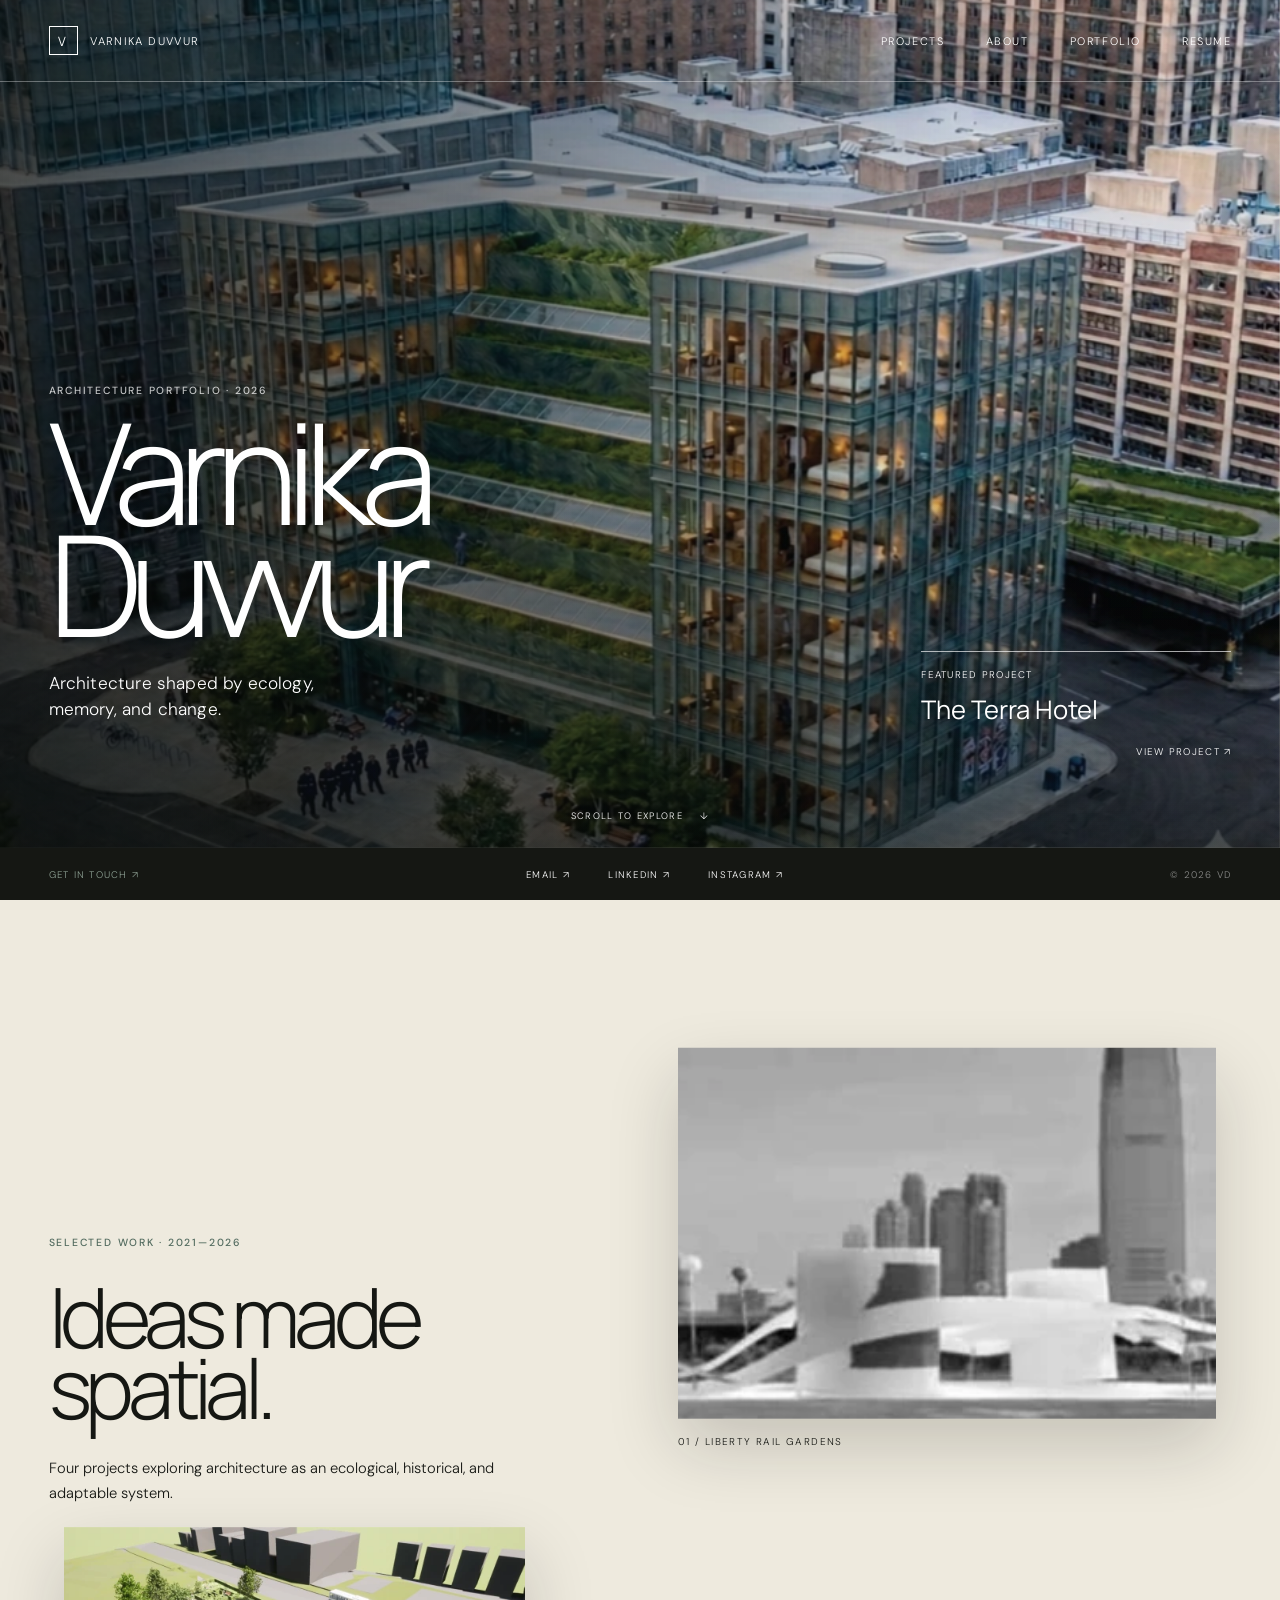
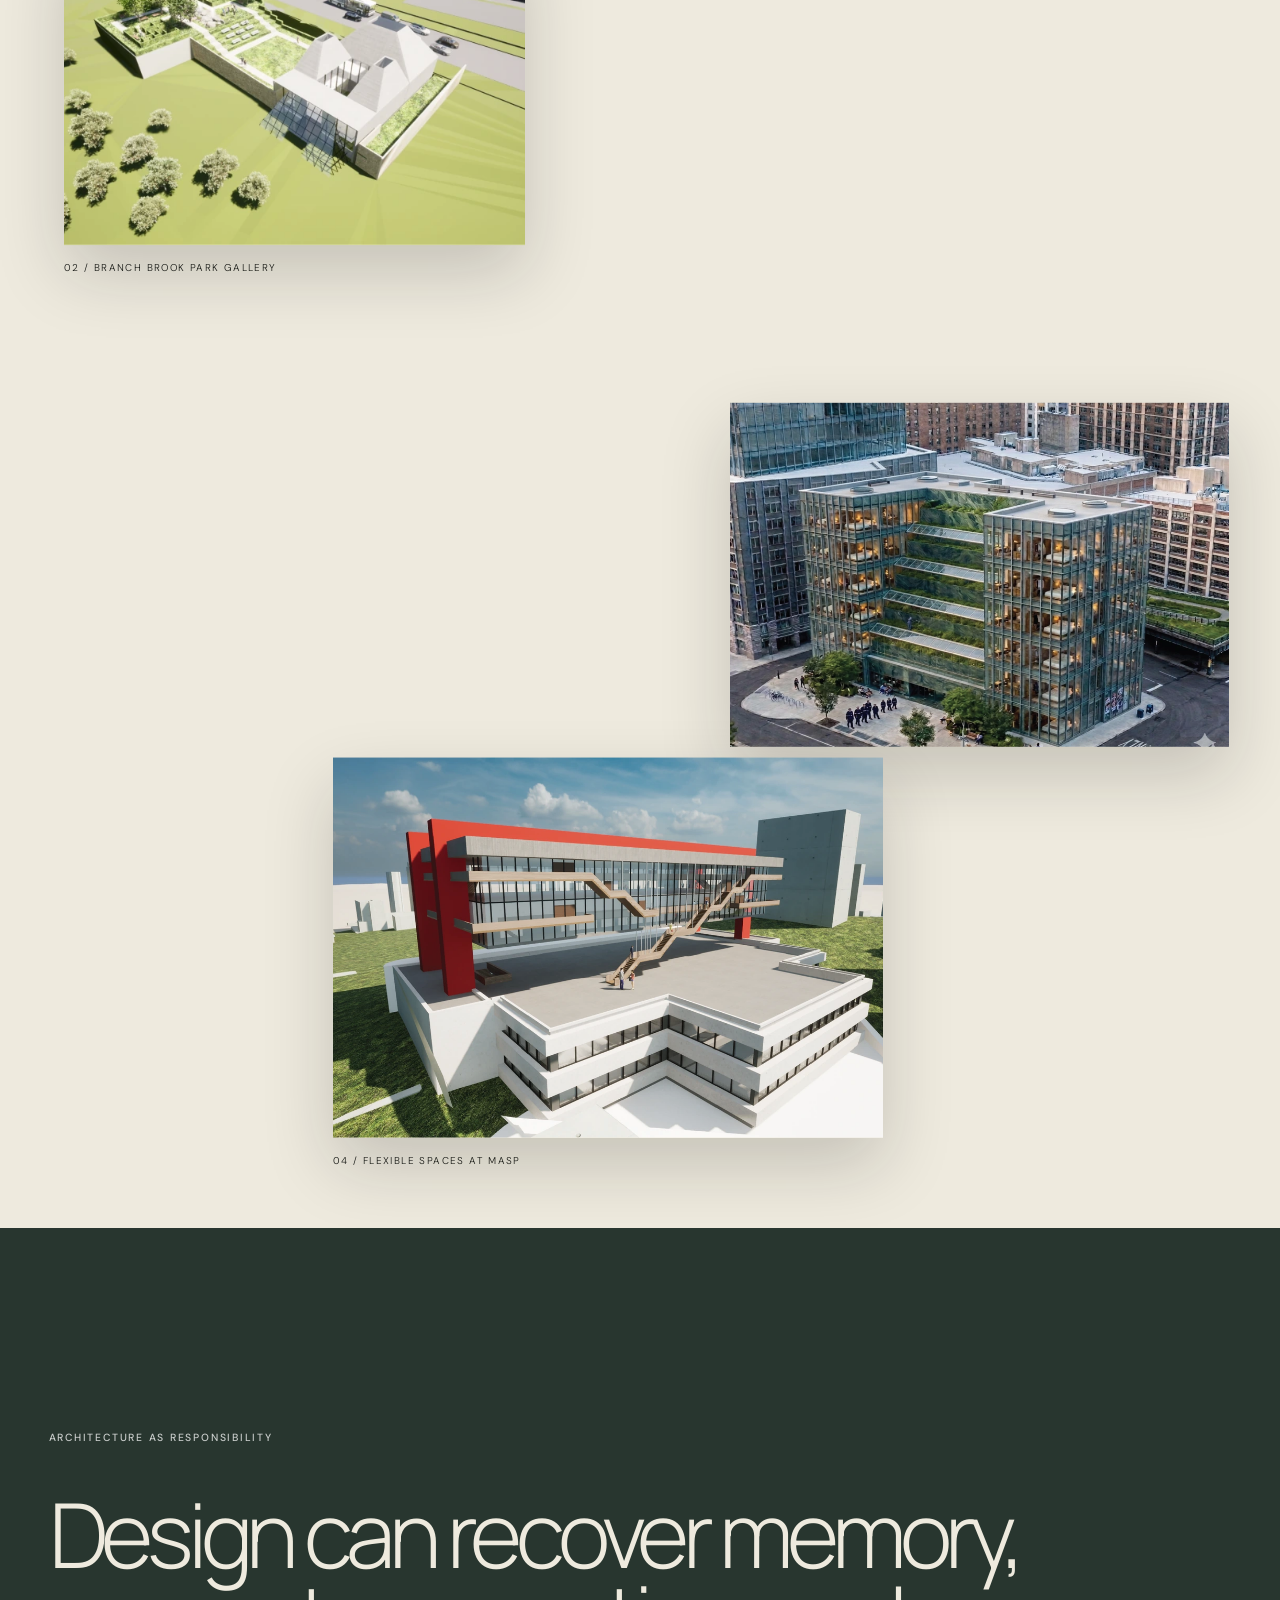
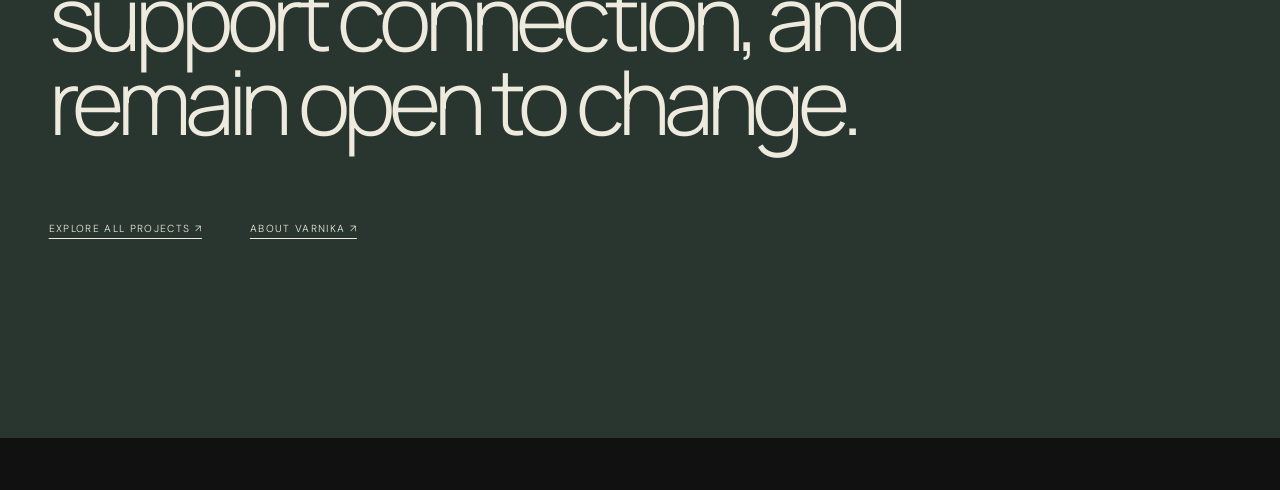
==== commit e168005a: "Update portfolio content and immersive home experience" ====
--- a/index.html
+++ b/index.html
@@ -13,19 +13,29 @@
     <a class="brand" href="index.html"><span>V</span> Varnika Duvvur</a>
     <button class="menu-toggle" type="button" aria-expanded="false" aria-controls="main-nav">Menu</button>
     <nav id="main-nav" aria-label="Primary">
-      <a href="projects.html">Projects</a><a href="about.html">About</a><a href="portfolio.html">Portfolio</a>
+      <a href="projects.html">Projects</a><a href="about.html">About</a><a href="portfolio.html">Portfolio</a><a href="resume.html">Resume</a>
     </nav>
   </header>
-  <main class="home-hero">
-    <img class="home-backdrop" src="assets/terra-hotel.png" alt="The Terra Hotel in Manhattan with stepped planted terraces">
-    <div class="home-shade"></div>
-    <div class="home-copy">
-      <p class="kicker light">Architecture portfolio · 2026</p>
-      <h1>Varnika<br>Duvvur</h1>
-      <p class="home-statement">Architecture shaped by ecology,<br>memory, and change.</p>
-    </div>
-    <a class="featured-link" href="project-terra.html"><span>Featured project</span><strong>The Terra Hotel</strong><i>View project ↗</i></a>
-    <div class="scroll-mark" aria-hidden="true">Scroll to explore <span>↓</span></div>
+  <main class="home-main">
+    <section class="home-hero">
+      <img class="home-backdrop" src="assets/heroes/terra.webp" alt="The Terra Hotel in Manhattan with stepped planted terraces">
+      <div class="home-shade"></div>
+      <div class="home-copy">
+        <p class="kicker light">Architecture portfolio · 2026</p>
+        <h1>Varnika<br>Duvvur</h1>
+        <p class="home-statement">Architecture shaped by ecology,<br>memory, and change.</p>
+      </div>
+      <a class="featured-link" href="project-terra.html"><span>Featured project</span><strong>The Terra Hotel</strong><i>View project ↗</i></a>
+      <a class="scroll-mark" href="#floating-work">Scroll to explore <span>↓</span></a>
+    </section>
+    <section class="floating-work" id="floating-work">
+      <div class="floating-intro"><p class="kicker">Selected work · 2021—2026</p><h2>Ideas made<br>spatial.</h2><p>Four projects exploring architecture as an ecological, historical, and adaptable system.</p></div>
+      <a class="float-card float-card-a" href="project-liberty.html" data-float="-0.035"><img src="assets/heroes/liberty.webp" alt="Liberty Rail Gardens elevation"><span>01 / Liberty Rail Gardens</span></a>
+      <a class="float-card float-card-b" href="project-branch.html" data-float="0.045"><img src="assets/heroes/branch.webp" alt="Branch Brook Park Modern Art Gallery"><span>02 / Branch Brook Park Gallery</span></a>
+      <a class="float-card float-card-c" href="project-terra.html" data-float="-0.025"><img src="assets/heroes/terra.webp" alt="The Terra Hotel"><span>03 / The Terra Hotel</span></a>
+      <a class="float-card float-card-d" href="project-masp.html" data-float="0.035"><img src="assets/heroes/masp.webp" alt="Flexible Spaces at MASP"><span>04 / Flexible Spaces at MASP</span></a>
+    </section>
+    <section class="home-closing"><p class="kicker light">Architecture as responsibility</p><blockquote>Design can recover memory,<br>support connection, and<br>remain open to change.</blockquote><div><a href="projects.html">Explore all projects ↗</a><a href="about.html">About Varnika ↗</a></div></section>
   </main>
   <aside class="contact-bar"><span>Get in touch</span><a href="mailto:varnikaduvvur1133@gmail.com">Email ↗</a><a href="https://www.linkedin.com/in/varnika-duvvur/" target="_blank" rel="noopener">LinkedIn ↗</a><a href="https://www.instagram.com/varnika.d_567/" target="_blank" rel="noopener">Instagram ↗</a><small>© <b data-year>2026</b> VD</small></aside>
 </body>
--- a/style.css
+++ b/style.css
@@ -14,3 +14,13 @@
 @media(max-width:850px){:root{--bar:48px}.nav{height:68px}.nav-on-image{height:68px}.menu-toggle{display:block}.nav nav{display:none;position:absolute;top:68px;left:0;right:0;background:var(--paper);color:var(--ink);padding:1.5rem var(--pad);border-bottom:1px solid var(--line);flex-direction:column;align-items:flex-start;gap:1.4rem}.nav nav.open{display:flex}.nav-on-image nav{background:rgba(15,18,15,.96);color:#fff}.contact-bar>span,.contact-bar small{display:none}.contact-bar{justify-content:space-between;gap:1rem}.contact-bar a{font-size:.55rem}.home-hero{height:calc(100vh - var(--bar));min-height:570px}.home-copy{bottom:7rem}.home-copy h1{font-size:clamp(4rem,17vw,7rem)}.featured-link{left:var(--pad);right:var(--pad);bottom:1.7rem;width:auto;grid-template-columns:1fr 1fr}.featured-link i{text-align:right;margin:0}.featured-link strong{grid-row:2}.scroll-mark{display:none}.projects-page,.portfolio-page{height:auto;overflow:auto}.projects-main{height:auto;display:block}.projects-heading{height:250px;border-right:0;border-bottom:1px solid var(--line);padding:2.5rem var(--pad)}.projects-heading h1{margin:1.4rem 0}.project-rail{height:calc(100vh - 68px - var(--bar));min-height:570px}.rail-card{min-width:78vw;width:78vw}.about-lead{grid-template-columns:1fr}.about-portrait{min-height:65vh}.about-intro{padding:4.5rem var(--pad)}.credentials{grid-template-columns:1fr}.portfolio-main{height:auto;grid-template-columns:1fr}.portfolio-copy{padding:5rem var(--pad)}.portfolio-cover{margin:0 var(--pad) 5rem;height:60vh}.project-title{grid-template-columns:1fr}.project-title .kicker{margin-bottom:2rem}.project-meta{margin-top:2rem}.project-hero>img{height:48vh}.project-summary,.project-note{grid-template-columns:1fr;gap:3rem}.sheet-grid{grid-template-columns:1fr}.project-pager{gap:1rem}.project-pager a{font-size:.52rem}}
 @media(max-width:520px){.home-backdrop{object-position:60% center}.home-copy h1{font-size:3.9rem}.home-statement{font-size:.8rem}.featured-link span{display:none}.featured-link{grid-template-columns:1fr auto}.rail-card{min-width:86vw;width:86vw}.project-rail{padding-left:var(--pad)}.about-intro h1,.project-title h1{font-size:3.5rem}.manifesto p{font-size:1.8rem}.portfolio-copy h1{font-size:4rem}.portfolio-actions{flex-direction:column}.project-summary>p:last-child{font-size:1.8rem}.project-note h2{font-size:2.5rem}.project-sheet.full,.sheet-grid{margin-left:1rem;margin-right:1rem}.project-pager a:nth-child(2){display:none}}
 @media(prefers-reduced-motion:reduce){html{scroll-behavior:auto}.home-backdrop{animation:none}.portfolio-cover img{transition:none}}
+
+/* Extended home experience */
+.nav-on-image{transition:background .3s,color .3s,border-color .3s}.nav-on-image.scrolled{background:rgba(238,234,222,.94);color:var(--ink);border-color:var(--line);backdrop-filter:blur(12px)}.home-main{background:var(--paper)}.scroll-mark{text-decoration:none}.floating-work{min-height:220vh;position:relative;padding:clamp(7rem,12vw,13rem) var(--pad);overflow:hidden}.floating-intro{position:sticky;top:26vh;width:min(35vw,520px);z-index:2}.floating-intro h2{font:300 clamp(3.5rem,6.5vw,7rem)/.86 Manrope,sans-serif;letter-spacing:-.075em;margin:2rem 0}.floating-intro>p:last-child{font-size:.92rem;line-height:1.7;max-width:28rem}.float-card{position:absolute;width:min(42vw,650px);text-decoration:none;z-index:3;will-change:transform}.float-card img{aspect-ratio:1.45/1;object-fit:cover;box-shadow:0 28px 65px rgba(21,23,19,.19);filter:saturate(.88);transition:filter .35s,box-shadow .35s}.float-card:hover img{filter:saturate(1.08);box-shadow:0 35px 80px rgba(21,23,19,.27)}.float-card span{display:block;margin-top:1rem;text-transform:uppercase;letter-spacing:.14em;font-size:.62rem}.float-card-a{top:10%;right:5%}.float-card-b{top:36%;left:5%;width:min(36vw,560px)}.float-card-c{top:57%;right:4%;width:min(39vw,610px)}.float-card-d{top:79%;left:26%;width:min(43vw,670px)}.home-closing{min-height:90vh;background:var(--forest);color:var(--paper);padding:clamp(7rem,11vw,12rem) var(--pad);display:flex;flex-direction:column;justify-content:center}.home-closing blockquote{font:300 clamp(3rem,7vw,8rem)/.93 Manrope,sans-serif;letter-spacing:-.07em;margin:3rem 0 5rem}.home-closing>div{display:flex;gap:3rem}.home-closing a{color:inherit;text-transform:uppercase;letter-spacing:.13em;font-size:.64rem;text-underline-offset:.4rem}
+
+/* Compact contact composer */
+.contact-trigger{border:0;background:none;color:var(--sage);padding:0;margin-right:auto;cursor:pointer;text-transform:uppercase;letter-spacing:.13em;font:300 .6rem "DM Sans",sans-serif}.contact-trigger:hover{color:#fff}.contact-dialog{width:min(860px,calc(100vw - 2rem));max-width:none;border:0;padding:0;background:var(--ink);color:#fff;box-shadow:0 35px 90px rgba(0,0,0,.45)}.contact-dialog::backdrop{background:rgba(9,11,9,.72);backdrop-filter:blur(6px)}.contact-dialog-inner{padding:clamp(1.5rem,4vw,3.5rem)}.contact-dialog-head{display:flex;align-items:flex-start;justify-content:space-between;margin-bottom:2rem}.contact-dialog-head h2{font:300 clamp(2rem,4vw,3.5rem)/1 Manrope,sans-serif;letter-spacing:-.05em;margin:.6rem 0}.contact-close{border:1px solid rgba(255,255,255,.35);background:none;color:#fff;width:34px;height:34px;cursor:pointer;font-size:1.1rem}.contact-form{display:grid;grid-template-columns:.8fr 1.2fr;gap:1rem 1.25rem}.contact-field{display:flex;flex-direction:column;gap:.5rem}.contact-field.message{grid-column:2;grid-row:1/3}.contact-field label{text-transform:uppercase;letter-spacing:.12em;font-size:.58rem;color:#a8b9af}.contact-field input,.contact-field textarea{width:100%;border:1px solid rgba(255,255,255,.38);background:transparent;color:#fff;border-radius:0;padding:.9rem 1rem;font:300 .9rem "DM Sans",sans-serif;outline:none}.contact-field textarea{height:126px;resize:vertical}.contact-field input:focus,.contact-field textarea:focus{border-color:#fff}.contact-submit{grid-column:2;justify-self:end;border:0;background:#b59c7b;color:#171713;padding:.9rem 2.6rem;text-transform:uppercase;letter-spacing:.12em;font-size:.62rem;cursor:pointer}.contact-submit:hover{background:#ccb391}.contact-note{grid-column:1;font-size:.62rem;line-height:1.5;color:rgba(255,255,255,.56);align-self:end;margin:0}.resume-cover img{object-fit:contain;background:#fff;padding:clamp(1rem,2vw,2rem)}
+
+@media(max-width:850px){.floating-work{min-height:auto;padding:7rem var(--pad);display:grid;gap:5rem}.floating-intro{position:relative;top:auto;width:auto}.float-card,.float-card-a,.float-card-b,.float-card-c,.float-card-d{position:relative;inset:auto;width:86%;will-change:auto}.float-card:nth-of-type(even){margin-left:auto}.home-closing{min-height:75vh}.contact-form{grid-template-columns:1fr}.contact-field.message{grid-column:1;grid-row:auto}.contact-submit{grid-column:1}.contact-note{grid-column:1;grid-row:auto}.resume-page .portfolio-main{display:grid}.resume-cover{height:auto;min-height:70vh}.resume-cover img{height:auto}}
+@media(max-width:520px){.floating-intro h2{font-size:3.8rem}.float-card,.float-card-a,.float-card-b,.float-card-c,.float-card-d{width:94%}.home-closing blockquote{font-size:3rem}.home-closing>div{flex-direction:column;gap:1.3rem}.contact-dialog-inner{padding:1.4rem}.contact-dialog-head{margin-bottom:1.4rem}.contact-field textarea{height:110px}}
+@media(prefers-reduced-motion:reduce){.float-card{will-change:auto}.nav-on-image{transition:none}}
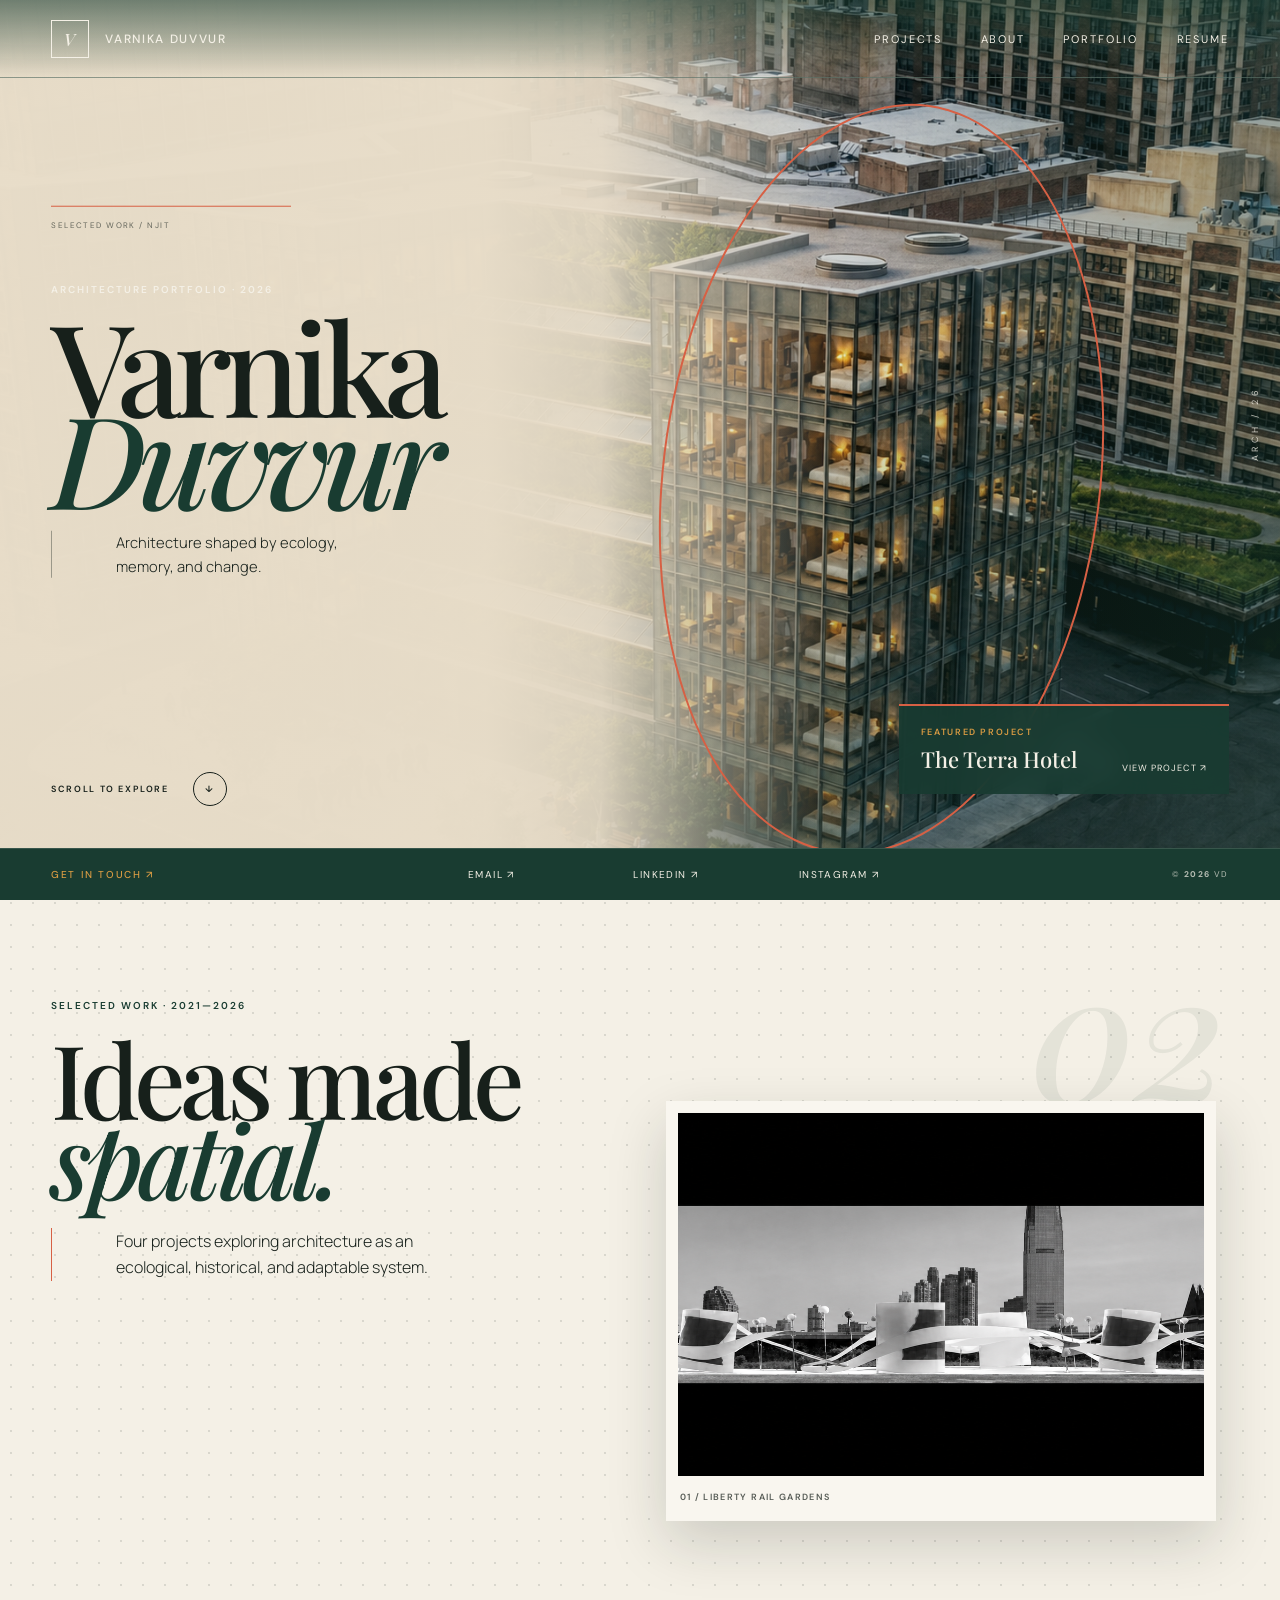
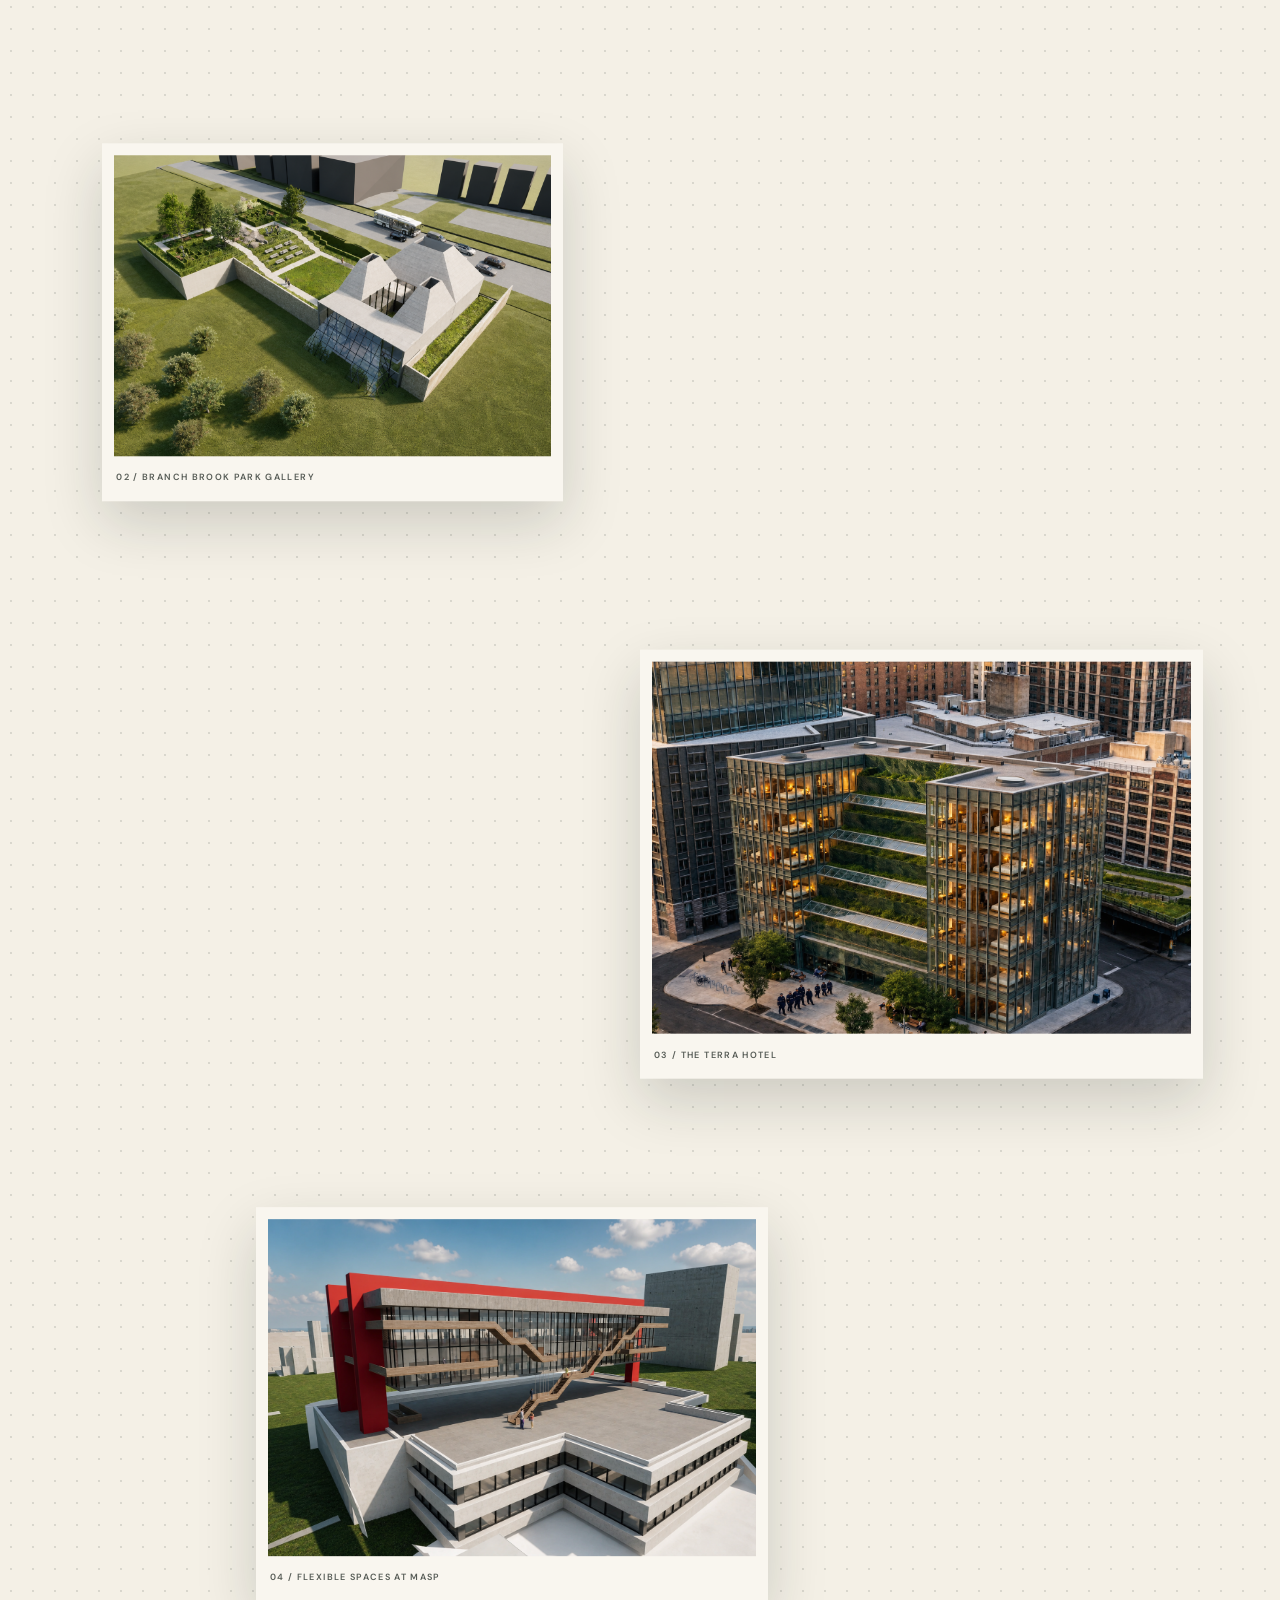
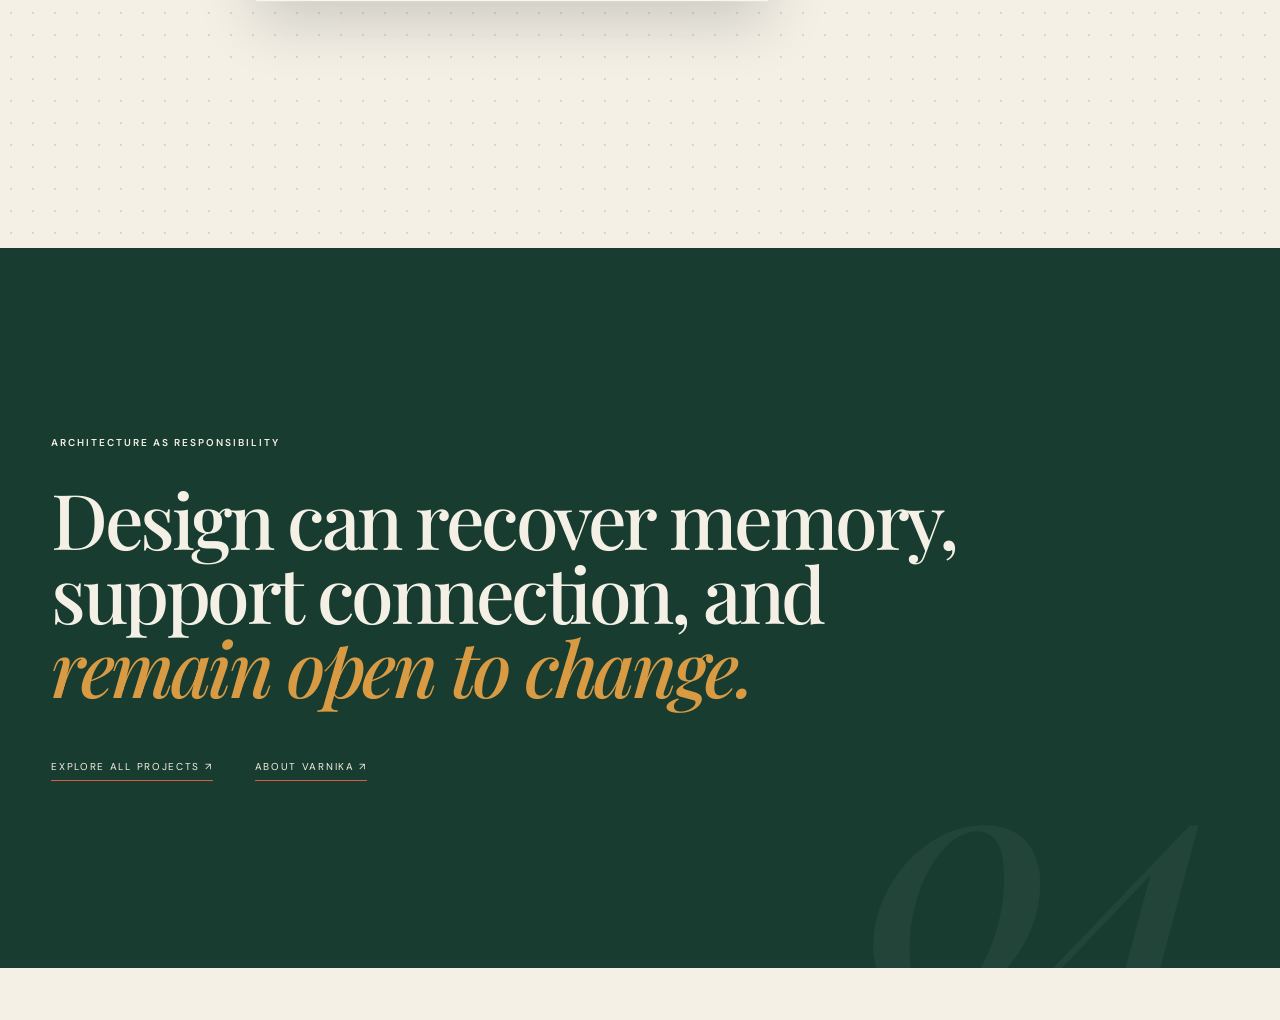
==== commit 514e19a0: "Redesign portfolio site with enhanced project imagery" ====
--- a/index.html
+++ b/index.html
@@ -5,7 +5,7 @@
   <meta name="description" content="Architecture portfolio of Varnika Duvvur."><meta name="theme-color" content="#11120f">
   <title>Varnika Duvvur — Architecture</title>
   <link rel="preconnect" href="https://fonts.googleapis.com"><link rel="preconnect" href="https://fonts.gstatic.com" crossorigin>
-  <link href="https://fonts.googleapis.com/css2?family=DM+Sans:wght@300;400;500&family=Manrope:wght@300;400;500&display=swap" rel="stylesheet">
+  <link href="https://fonts.googleapis.com/css2?family=DM+Sans:wght@300;400;500;600&family=Manrope:wght@300;400;500&family=Playfair+Display:ital,wght@0,500;1,500&display=swap" rel="stylesheet">
   <link rel="stylesheet" href="style.css"><script src="script.js" defer></script>
 </head>
 <body class="home-page">
@@ -18,24 +18,24 @@
   </header>
   <main class="home-main">
     <section class="home-hero">
-      <img class="home-backdrop" src="assets/heroes/terra.webp" alt="The Terra Hotel in Manhattan with stepped planted terraces">
+      <img class="home-backdrop" src="assets/enhanced/heroes_terra-ai.png" alt="The Terra Hotel in Manhattan with stepped planted terraces">
       <div class="home-shade"></div>
       <div class="home-copy">
         <p class="kicker light">Architecture portfolio · 2026</p>
-        <h1>Varnika<br>Duvvur</h1>
+        <h1>Varnika<br><em>Duvvur</em></h1>
         <p class="home-statement">Architecture shaped by ecology,<br>memory, and change.</p>
       </div>
       <a class="featured-link" href="project-terra.html"><span>Featured project</span><strong>The Terra Hotel</strong><i>View project ↗</i></a>
       <a class="scroll-mark" href="#floating-work">Scroll to explore <span>↓</span></a>
     </section>
     <section class="floating-work" id="floating-work">
-      <div class="floating-intro"><p class="kicker">Selected work · 2021—2026</p><h2>Ideas made<br>spatial.</h2><p>Four projects exploring architecture as an ecological, historical, and adaptable system.</p></div>
-      <a class="float-card float-card-a" href="project-liberty.html" data-float="-0.035"><img src="assets/heroes/liberty.webp" alt="Liberty Rail Gardens elevation"><span>01 / Liberty Rail Gardens</span></a>
-      <a class="float-card float-card-b" href="project-branch.html" data-float="0.045"><img src="assets/heroes/branch.webp" alt="Branch Brook Park Modern Art Gallery"><span>02 / Branch Brook Park Gallery</span></a>
-      <a class="float-card float-card-c" href="project-terra.html" data-float="-0.025"><img src="assets/heroes/terra.webp" alt="The Terra Hotel"><span>03 / The Terra Hotel</span></a>
-      <a class="float-card float-card-d" href="project-masp.html" data-float="0.035"><img src="assets/heroes/masp.webp" alt="Flexible Spaces at MASP"><span>04 / Flexible Spaces at MASP</span></a>
+      <div class="floating-intro"><p class="kicker">Selected work · 2021—2026</p><h2>Ideas made<br><em>spatial.</em></h2><p>Four projects exploring architecture as an ecological, historical, and adaptable system.</p></div>
+      <a class="float-card float-card-a" href="project-liberty.html" data-float="-0.035"><img src="assets/enhanced/heroes_liberty-ai.png" alt="Liberty Rail Gardens elevation"><span>01 / Liberty Rail Gardens</span></a>
+      <a class="float-card float-card-b" href="project-branch.html" data-float="0.045"><img src="assets/enhanced/heroes_branch-ai.png" alt="Branch Brook Park Modern Art Gallery"><span>02 / Branch Brook Park Gallery</span></a>
+      <a class="float-card float-card-c" href="project-terra.html" data-float="-0.025"><img src="assets/enhanced/heroes_terra-ai.png" alt="The Terra Hotel"><span>03 / The Terra Hotel</span></a>
+      <a class="float-card float-card-d" href="project-masp.html" data-float="0.035"><img src="assets/enhanced/heroes_masp-ai.png" alt="Flexible Spaces at MASP"><span>04 / Flexible Spaces at MASP</span></a>
     </section>
-    <section class="home-closing"><p class="kicker light">Architecture as responsibility</p><blockquote>Design can recover memory,<br>support connection, and<br>remain open to change.</blockquote><div><a href="projects.html">Explore all projects ↗</a><a href="about.html">About Varnika ↗</a></div></section>
+    <section class="home-closing"><p class="kicker light">Architecture as responsibility</p><blockquote>Design can recover memory,<br>support connection, and<br><em>remain open to change.</em></blockquote><div><a href="projects.html">Explore all projects ↗</a><a href="about.html">About Varnika ↗</a></div></section>
   </main>
   <aside class="contact-bar"><span>Get in touch</span><a href="mailto:varnikaduvvur1133@gmail.com">Email ↗</a><a href="https://www.linkedin.com/in/varnika-duvvur/" target="_blank" rel="noopener">LinkedIn ↗</a><a href="https://www.instagram.com/varnika.d_567/" target="_blank" rel="noopener">Instagram ↗</a><small>© <b data-year>2026</b> VD</small></aside>
 </body>
--- a/style.css
+++ b/style.css
@@ -1,26 +1,488 @@
-:root{--paper:#eeeade;--ink:#151713;--forest:#28362f;--sage:#8fa295;--line:rgba(21,23,19,.22);--bar:52px;--pad:clamp(1.25rem,3.8vw,4.5rem)}
-*{box-sizing:border-box}html{scroll-behavior:smooth}body{margin:0;background:var(--paper);color:var(--ink);font-family:"DM Sans",sans-serif;font-weight:300;padding-bottom:var(--bar)}img{display:block;width:100%}a{color:inherit}.nav{height:82px;padding:0 var(--pad);display:flex;align-items:center;justify-content:space-between;border-bottom:1px solid var(--line);position:relative;z-index:20}.nav-on-image{position:fixed;top:0;left:0;right:0;color:#fff;border-color:rgba(255,255,255,.34)}.brand{text-decoration:none;text-transform:uppercase;letter-spacing:.12em;font-size:.7rem;display:flex;align-items:center;gap:.8rem}.brand span{border:1px solid currentColor;width:29px;height:29px;display:grid;place-items:center;font:400 .8rem Manrope,sans-serif}.nav nav{display:flex;align-items:center;gap:2.6rem}.nav nav a{text-decoration:none;text-transform:uppercase;letter-spacing:.14em;font-size:.68rem;padding:.4rem 0;position:relative}.nav nav a:after{content:"";height:1px;position:absolute;bottom:0;left:0;right:100%;background:currentColor;transition:right .25s}.nav nav a:hover:after,.nav nav a.active:after{right:0}.menu-toggle{display:none;border:0;background:none;color:inherit;text-transform:uppercase;letter-spacing:.12em;font-size:.7rem}.kicker{text-transform:uppercase;letter-spacing:.17em;font-size:.65rem;font-weight:500;color:#516a5e;margin:0}.kicker.light{color:rgba(255,255,255,.75)}
-.contact-bar{height:var(--bar);position:fixed;z-index:50;bottom:0;left:0;right:0;background:var(--ink);color:#fff;display:flex;align-items:center;padding:0 var(--pad);gap:clamp(1.3rem,3vw,3.5rem);font-style:normal}.contact-bar span,.contact-bar a,.contact-bar small{text-transform:uppercase;letter-spacing:.13em;font-size:.6rem}.contact-bar>span{color:var(--sage);margin-right:auto}.contact-bar a{text-decoration:none}.contact-bar a:hover{color:#b5ccbf}.contact-bar small{margin-left:auto;color:rgba(255,255,255,.5)}.contact-bar b{font-weight:300}
+:root {
+  --paper: #f4f0e6;
+  --paper-deep: #e8ddc9;
+  --ink: #17201b;
+  --forest: #193c31;
+  --sage: #8ea98d;
+  --ochre: #d89b43;
+  --coral: #d76044;
+  --blue: #315f73;
+  --line: rgba(23, 32, 27, 0.18);
+  --nav-h: 78px;
+  --contact-h: 52px;
+  --page-pad: clamp(24px, 4vw, 72px);
+}
+
+* { box-sizing: border-box; }
+html { scroll-behavior: smooth; background: var(--paper); }
+body {
+  margin: 0;
+  min-width: 320px;
+  padding-bottom: var(--contact-h);
+  color: var(--ink);
+  background: var(--paper);
+  font-family: "DM Sans", sans-serif;
+  font-weight: 400;
+  overflow-x: hidden;
+}
+body.projects-page { overflow: hidden; }
+a { color: inherit; text-decoration: none; }
+img { display: block; max-width: 100%; }
+button, input, textarea { font: inherit; }
+figure, blockquote, h1, h2, p { margin: 0; }
+em { font-family: "Playfair Display", Georgia, serif; font-weight: 500; }
+
+.kicker {
+  color: var(--forest);
+  font-size: 10px;
+  font-weight: 600;
+  letter-spacing: 0.2em;
+  line-height: 1.5;
+  text-transform: uppercase;
+}
+.kicker.light { color: var(--paper); }
+
+/* Navigation */
+.nav {
+  position: fixed;
+  z-index: 80;
+  inset: 0 0 auto;
+  height: var(--nav-h);
+  padding: 0 var(--page-pad);
+  display: flex;
+  align-items: center;
+  justify-content: space-between;
+  border-bottom: 1px solid var(--line);
+  background: rgba(244, 240, 230, 0.93);
+  backdrop-filter: blur(18px);
+  transition: background 0.35s ease, color 0.35s ease;
+}
+.brand {
+  display: inline-flex;
+  align-items: center;
+  gap: 16px;
+  font-size: 12px;
+  font-weight: 500;
+  letter-spacing: 0.14em;
+  text-transform: uppercase;
+}
+.brand span {
+  width: 38px;
+  height: 38px;
+  display: grid;
+  place-items: center;
+  border: 1px solid currentColor;
+  font-family: "Playfair Display", Georgia, serif;
+  font-size: 17px;
+  font-style: italic;
+}
+.nav nav { display: flex; align-items: center; gap: clamp(24px, 3vw, 58px); }
+.nav nav a {
+  position: relative;
+  padding: 8px 0;
+  font-size: 11px;
+  letter-spacing: 0.17em;
+  text-transform: uppercase;
+}
+.nav nav a::after {
+  content: "";
+  position: absolute;
+  left: 0;
+  right: 100%;
+  bottom: 1px;
+  height: 1px;
+  background: var(--coral);
+  transition: right 0.25s ease;
+}
+.nav nav a:hover::after, .nav nav a.active::after { right: 0; }
+.menu-toggle { display: none; border: 0; background: none; color: inherit; text-transform: uppercase; letter-spacing: 0.16em; }
+
+.nav-on-image { color: var(--paper); background: linear-gradient(rgba(25, 60, 49, 0.58), transparent); border-color: rgba(244, 240, 230, 0.2); backdrop-filter: none; }
+.nav-on-image.scrolled { color: var(--ink); background: rgba(244, 240, 230, 0.94); border-color: var(--line); backdrop-filter: blur(18px); }
+
+/* Fixed contact rail */
+.contact-bar {
+  position: fixed;
+  z-index: 100;
+  inset: auto 0 0;
+  height: var(--contact-h);
+  padding: 0 var(--page-pad);
+  display: grid;
+  grid-template-columns: minmax(220px, 1.5fr) repeat(3, minmax(100px, 0.55fr)) 1fr;
+  align-items: center;
+  gap: 20px;
+  color: var(--paper);
+  background: var(--forest);
+  border-top: 1px solid rgba(244, 240, 230, 0.14);
+  font-size: 10px;
+  letter-spacing: 0.14em;
+  text-transform: uppercase;
+}
+.contact-bar a, .contact-trigger { transition: color 0.2s ease; }
+.contact-bar a:hover, .contact-trigger:hover { color: var(--ochre); }
+.contact-bar small { justify-self: end; color: rgba(244, 240, 230, 0.72); }
+.contact-trigger {
+  justify-self: start;
+  padding: 0;
+  border: 0;
+  color: var(--ochre);
+  background: none;
+  font-size: 10px;
+  font-weight: 500;
+  letter-spacing: 0.16em;
+  text-transform: uppercase;
+  cursor: pointer;
+}
+
 /* Home */
-.home-page{padding-bottom:var(--bar);background:#111}.home-hero{height:calc(100vh - var(--bar));min-height:620px;position:relative;overflow:hidden;color:#fff}.home-backdrop{position:absolute;inset:0;height:100%;object-fit:cover;object-position:center;animation:heroIn 1.4s cubic-bezier(.2,.7,.2,1) both}.home-shade{position:absolute;inset:0;background:linear-gradient(90deg,rgba(6,10,8,.72) 0%,rgba(6,10,8,.32) 48%,rgba(6,10,8,.07) 75%),linear-gradient(0deg,rgba(6,10,8,.58),transparent 45%)}.home-copy{position:absolute;left:var(--pad);bottom:clamp(5rem,12vh,9rem)}.home-copy h1{font:300 clamp(5rem,11vw,11.5rem)/.79 Manrope,sans-serif;letter-spacing:-.085em;margin:1.2rem 0 2rem}.home-statement{font-size:clamp(.9rem,1.35vw,1.2rem);line-height:1.5;letter-spacing:.01em}.featured-link{position:absolute;right:var(--pad);bottom:clamp(5rem,10vh,7rem);width:min(310px,25vw);text-decoration:none;border-top:1px solid rgba(255,255,255,.65);padding-top:1rem;display:grid;gap:.65rem}.featured-link span,.featured-link i{font-size:.61rem;text-transform:uppercase;letter-spacing:.13em;font-style:normal}.featured-link strong{font:400 clamp(1.15rem,2vw,1.7rem) Manrope,sans-serif}.featured-link i{text-align:right;margin-top:.5rem}.scroll-mark{position:absolute;left:50%;bottom:1.6rem;transform:translateX(-50%);font-size:.58rem;text-transform:uppercase;letter-spacing:.14em}.scroll-mark span{margin-left:.8rem}@keyframes heroIn{from{transform:scale(1.04);opacity:.5}to{transform:scale(1);opacity:1}}
-/* Projects index */
-.projects-page{height:100vh;overflow:hidden}.projects-main{height:calc(100vh - 82px - var(--bar));display:grid;grid-template-columns:minmax(250px,22vw) 1fr}.projects-heading{padding:clamp(2.5rem,6vh,5rem) 2rem 2rem var(--pad);border-right:1px solid var(--line);display:flex;flex-direction:column}.projects-heading h1{font:300 clamp(3.7rem,7vw,7rem)/.9 Manrope,sans-serif;letter-spacing:-.07em;margin:2rem 0}.projects-heading>p:last-child{margin-top:auto;text-transform:uppercase;font-size:.61rem;letter-spacing:.12em}.projects-heading>p:last-child span{margin-left:1rem}.project-rail{overflow-x:auto;overflow-y:hidden;display:flex;gap:1.25rem;padding:clamp(2rem,5vh,4rem) var(--pad);scroll-snap-type:x mandatory;scrollbar-width:thin;scrollbar-color:var(--forest) transparent}.rail-card{width:min(48vw,680px);min-width:min(48vw,680px);height:100%;text-decoration:none;scroll-snap-align:start}.rail-card figure{height:100%;margin:0;display:grid;grid-template-rows:1fr auto}.rail-card img{height:100%;min-height:0;object-fit:cover;filter:saturate(.82);transition:filter .35s,transform .5s}.rail-card:hover img{filter:saturate(1.06)}.rail-card figcaption{padding-top:1.1rem}.rail-card figcaption span{font-size:.58rem;text-transform:uppercase;letter-spacing:.13em;color:#506459}.rail-card h2{font:400 clamp(1.45rem,2.6vw,2.5rem)/1 Manrope,sans-serif;letter-spacing:-.04em;margin:.55rem 0}.rail-card p{font-size:.68rem;text-transform:uppercase;letter-spacing:.1em;margin:0}.rail-end{min-width:280px;display:flex;flex-direction:column;justify-content:center;gap:1.5rem;scroll-snap-align:start}.rail-end p{font:300 2.3rem Manrope,sans-serif;margin:0}.rail-end a{text-transform:uppercase;letter-spacing:.13em;font-size:.65rem}
+.home-page { padding-bottom: var(--contact-h); }
+.home-main { min-height: 100vh; }
+.home-hero {
+  position: relative;
+  isolation: isolate;
+  min-height: calc(100svh - var(--contact-h));
+  overflow: hidden;
+  background: var(--forest);
+}
+.home-backdrop { position: absolute; z-index: -3; inset: 0; width: 100%; height: 100%; object-fit: cover; object-position: 60% center; filter: saturate(0.82) contrast(1.06); }
+.home-shade {
+  position: absolute;
+  z-index: -2;
+  inset: 0;
+  background:
+    linear-gradient(90deg, rgba(232, 221, 201, 0.99) 0 38%, rgba(232, 221, 201, 0.92) 47%, rgba(25, 60, 49, 0.13) 66%, rgba(25, 60, 49, 0.42) 100%),
+    linear-gradient(0deg, rgba(25, 60, 49, 0.28), transparent 55%);
+}
+.home-hero::before {
+  content: "ARCH / 26";
+  position: absolute;
+  z-index: 2;
+  top: 50%;
+  right: 19px;
+  color: rgba(244, 240, 230, 0.8);
+  font-size: 9px;
+  letter-spacing: 0.4em;
+  writing-mode: vertical-rl;
+  transform: translateY(-50%) rotate(180deg);
+}
+.home-hero::after {
+  content: "";
+  position: absolute;
+  z-index: -1;
+  width: min(34vw, 520px);
+  aspect-ratio: 0.58;
+  right: 14vw;
+  top: 12%;
+  border: 2px solid var(--coral);
+  border-radius: 50%;
+  transform: rotate(7deg);
+  pointer-events: none;
+}
+.home-copy {
+  position: absolute;
+  left: var(--page-pad);
+  top: 50%;
+  width: min(48vw, 680px);
+  transform: translateY(-48%);
+}
+.home-copy::before {
+  content: "SELECTED WORK / NJIT";
+  position: absolute;
+  top: -76px;
+  left: 0;
+  padding-top: 13px;
+  width: 240px;
+  border-top: 1px solid var(--coral);
+  color: rgba(23, 32, 27, 0.62);
+  font-size: 8px;
+  letter-spacing: 0.18em;
+}
+.home-copy h1 {
+  margin: 22px 0 28px;
+  font: 500 clamp(70px, 10vw, 152px) / 0.72 "Playfair Display", Georgia, serif;
+  letter-spacing: -0.065em;
+}
+.home-copy h1 em { color: var(--forest); }
+.home-statement { padding-left: 64px; border-left: 1px solid rgba(23, 32, 27, 0.36); font: 300 clamp(14px, 1.15vw, 18px) / 1.6 "Manrope", sans-serif; }
+.featured-link {
+  position: absolute;
+  right: var(--page-pad);
+  bottom: 54px;
+  width: min(330px, 28vw);
+  padding: 20px 22px;
+  display: grid;
+  grid-template-columns: 1fr auto;
+  gap: 6px 16px;
+  color: var(--paper);
+  background: rgba(25, 60, 49, 0.88);
+  border-top: 2px solid var(--coral);
+  backdrop-filter: blur(12px);
+}
+.featured-link span { grid-column: 1 / -1; color: var(--ochre); font-size: 9px; font-weight: 600; letter-spacing: 0.18em; text-transform: uppercase; }
+.featured-link strong { font: 500 22px "Playfair Display", Georgia, serif; }
+.featured-link i { align-self: end; font-size: 9px; font-style: normal; letter-spacing: 0.12em; text-transform: uppercase; }
+.scroll-mark { position: absolute; left: var(--page-pad); bottom: 42px; display: flex; gap: 24px; align-items: center; color: var(--ink); font-size: 9px; font-weight: 600; letter-spacing: 0.18em; text-transform: uppercase; }
+.scroll-mark span { display: grid; width: 34px; height: 34px; place-items: center; border: 1px solid currentColor; border-radius: 50%; }
+
+.floating-work {
+  position: relative;
+  min-height: 2600px;
+  padding: 150px var(--page-pad) 240px;
+  background:
+    radial-gradient(rgba(23, 32, 27, 0.12) 0.8px, transparent 0.8px) 0 0 / 22px 22px,
+    var(--paper);
+}
+.floating-work::before { content: "02"; position: absolute; right: 4vw; top: 90px; color: rgba(25, 60, 49, 0.07); font: italic 500 180px / 1 "Playfair Display", Georgia, serif; }
+.floating-intro { position: sticky; top: 130px; width: min(42vw, 620px); z-index: 2; }
+.floating-intro h2 { margin: 25px 0 30px; font: 500 clamp(68px, 8vw, 130px) / 0.78 "Playfair Display", Georgia, serif; letter-spacing: -0.055em; }
+.floating-intro h2 em { color: var(--forest); }
+.floating-intro > p:last-child { max-width: 390px; padding-left: 64px; border-left: 1px solid var(--coral); font: 300 16px / 1.65 "Manrope", sans-serif; }
+.float-card { position: absolute; z-index: 3; display: block; padding: 12px 12px 18px; background: #f9f6ef; box-shadow: 0 22px 55px rgba(23, 32, 27, 0.18); transition: box-shadow 0.3s ease; }
+.float-card:hover { box-shadow: 0 30px 70px rgba(23, 32, 27, 0.28); }
+.float-card img { width: 100%; aspect-ratio: 1.45; object-fit: cover; }
+.float-card span { display: block; padding: 15px 2px 0; color: rgba(23, 32, 27, 0.72); font-size: 9px; font-weight: 600; letter-spacing: 0.15em; text-transform: uppercase; }
+.float-card-a { width: min(43vw, 690px); top: 250px; right: 5vw; }
+.float-card-b { width: min(36vw, 570px); top: 940px; left: 8vw; }
+.float-card-c { width: min(44vw, 710px); top: 1370px; right: 6vw; }
+.float-card-d { width: min(40vw, 650px); top: 2030px; left: 20vw; }
+
+.home-closing { min-height: 80vh; padding: 130px var(--page-pad); display: grid; align-content: center; background: var(--forest); color: var(--paper); position: relative; overflow: hidden; }
+.home-closing::after { content: "04"; position: absolute; right: 4vw; bottom: -60px; color: rgba(244, 240, 230, 0.045); font: italic 500 330px / 1 "Playfair Display", Georgia, serif; }
+.home-closing blockquote { position: relative; z-index: 1; margin: 32px 0 56px; font: 500 clamp(48px, 6vw, 96px) / 0.96 "Playfair Display", Georgia, serif; letter-spacing: -0.045em; }
+.home-closing blockquote em { color: var(--ochre); }
+.home-closing > div { display: flex; gap: 42px; position: relative; z-index: 1; }
+.home-closing a { padding-bottom: 7px; border-bottom: 1px solid var(--coral); font-size: 10px; letter-spacing: 0.17em; text-transform: uppercase; }
+
+/* Horizontal projects */
+.projects-main { height: calc(100svh - var(--contact-h)); padding-top: var(--nav-h); display: grid; grid-template-columns: minmax(330px, 31vw) minmax(0, 1fr); }
+.projects-heading { position: relative; z-index: 2; padding: clamp(70px, 12vh, 150px) var(--page-pad) 42px; display: flex; flex-direction: column; border-right: 1px solid var(--line); background: var(--paper); }
+.projects-heading::after { content: "01"; position: absolute; top: 40px; right: 28px; color: rgba(25, 60, 49, 0.08); font: italic 500 96px / 1 "Playfair Display", Georgia, serif; }
+.projects-heading h1 { margin-top: 34px; font: 500 clamp(68px, 8vw, 132px) / 0.85 "Playfair Display", Georgia, serif; letter-spacing: -0.06em; }
+.projects-heading > p:last-child { margin-top: auto; color: rgba(23, 32, 27, 0.72); font-size: 9px; font-weight: 600; letter-spacing: 0.17em; text-transform: uppercase; }
+.projects-heading > p:last-child span { display: inline-grid; width: 34px; height: 34px; margin-left: 14px; place-items: center; border: 1px solid var(--line); border-radius: 50%; }
+.project-rail { display: flex; min-width: 0; overflow-x: auto; overflow-y: hidden; scroll-snap-type: x mandatory; scrollbar-width: thin; scrollbar-color: var(--forest) var(--paper-deep); }
+.rail-card { position: relative; flex: 0 0 clamp(430px, 48vw, 760px); height: 100%; scroll-snap-align: start; border-right: 1px solid var(--line); background: var(--paper); }
+.rail-card figure { height: 100%; display: grid; grid-template-rows: minmax(0, 1fr) auto; }
+.rail-card img { width: 100%; height: 100%; object-fit: cover; transition: filter 0.45s ease, transform 0.65s ease; }
+.rail-card:hover img { filter: saturate(1.08); transform: scale(1.012); }
+.rail-card figcaption { position: relative; padding: 26px 34px 32px; min-height: 160px; background: var(--paper); }
+.rail-card figcaption::before { content: ""; position: absolute; inset: 0 auto 0 0; width: 4px; background: var(--coral); transform: scaleY(0); transform-origin: bottom; transition: transform 0.35s ease; }
+.rail-card:nth-child(2) figcaption::before { background: var(--ochre); }
+.rail-card:nth-child(3) figcaption::before { background: var(--sage); }
+.rail-card:nth-child(4) figcaption::before { background: var(--blue); }
+.rail-card:hover figcaption::before { transform: scaleY(1); }
+.rail-card figcaption span { color: rgba(23, 32, 27, 0.62); font-size: 9px; letter-spacing: 0.14em; text-transform: uppercase; }
+.rail-card h2 { margin: 10px 0 4px; font: 500 clamp(30px, 3vw, 50px) / 1 "Playfair Display", Georgia, serif; letter-spacing: -0.035em; }
+.rail-card figcaption p { color: rgba(23, 32, 27, 0.7); font-size: 11px; letter-spacing: 0.12em; text-transform: uppercase; }
+.rail-end { flex: 0 0 330px; display: grid; place-content: center; gap: 24px; padding: 50px; color: var(--paper); background: var(--forest); }
+.rail-end p { color: var(--ochre); font-size: 10px; letter-spacing: 0.18em; text-transform: uppercase; }
+.rail-end a { font: italic 500 34px / 1.1 "Playfair Display", Georgia, serif; }
+
+/* Project stories */
+.project-page { padding-top: var(--nav-h); }
+.project-hero { position: relative; isolation: isolate; min-height: min(820px, calc(100svh - var(--nav-h) - var(--contact-h))); display: grid; grid-template-columns: minmax(390px, 42%) 1fr; background: var(--forest); overflow: hidden; }
+.project-title { position: relative; z-index: 3; padding: clamp(90px, 12vh, 150px) var(--page-pad) 70px; background: var(--paper-deep); }
+.project-title::after { content: ""; position: absolute; left: var(--page-pad); bottom: 46px; width: 210px; height: 1px; background: var(--coral); }
+.project-title h1 { margin: 24px 0 40px; font: 500 clamp(58px, 6vw, 102px) / 0.82 "Playfair Display", Georgia, serif; letter-spacing: -0.055em; }
+.project-title h1 em { color: var(--forest); }
+.project-meta { display: grid; gap: 9px; max-width: 420px; color: rgba(23, 32, 27, 0.7); font-size: 9px; font-weight: 600; letter-spacing: 0.14em; text-transform: uppercase; }
+.project-hero > img { position: relative; z-index: 1; align-self: center; justify-self: center; width: min(92%, 950px); height: min(80%, 650px); object-fit: cover; clip-path: ellipse(48% 49% at 52% 50%); filter: saturate(0.9) contrast(1.06); }
+.project-hero::before { content: "ARCH / SELECTED WORK"; position: absolute; z-index: 4; top: 50%; right: 22px; color: rgba(244, 240, 230, 0.7); font-size: 8px; letter-spacing: 0.32em; writing-mode: vertical-rl; transform: translateY(-50%); }
+.project-hero::after { content: ""; position: absolute; z-index: 2; top: 8%; right: 12%; width: min(34vw, 470px); height: 84%; border: 2px solid var(--coral); border-radius: 50%; transform: rotate(7deg); pointer-events: none; }
+.project-liberty .project-title::after, .project-liberty .project-hero::after { border-color: var(--ochre); background-color: var(--ochre); }
+.project-liberty .project-hero::after { background: none; }
+.project-branch .project-title::after, .project-branch .project-hero::after { border-color: var(--sage); background-color: var(--sage); }
+.project-branch .project-hero::after { background: none; }
+.project-masp .project-title::after, .project-masp .project-hero::after { border-color: var(--blue); background-color: var(--blue); }
+.project-masp .project-hero::after { background: none; }
+
+.project-summary { padding: 100px max(var(--page-pad), calc((100vw - 1180px) / 2)); display: grid; grid-template-columns: 220px 1fr; gap: 60px; align-items: start; border-bottom: 1px solid var(--line); }
+.project-summary > p:last-child { max-width: 900px; font: 300 clamp(26px, 3.1vw, 48px) / 1.25 "Manrope", sans-serif; letter-spacing: -0.035em; }
+.project-sheet { position: relative; max-width: 1520px; margin: 72px auto; padding: 64px clamp(18px, 3vw, 44px) 24px; background: #fbfaf6; border: 1px solid rgba(23, 32, 27, 0.1); box-shadow: 0 18px 46px rgba(23, 32, 27, 0.09); }
+.project-sheet::before { content: "VARNIKA DUVVUR / ARCHITECTURE PORTFOLIO 2026"; position: absolute; top: 25px; left: clamp(18px, 3vw, 44px); right: clamp(18px, 3vw, 44px); padding-bottom: 10px; border-bottom: 1px solid var(--line); color: rgba(23, 32, 27, 0.62); font-size: 8px; font-weight: 600; letter-spacing: 0.17em; }
+.project-sheet img { width: 100%; height: auto; object-fit: contain; }
+.project-sheet figcaption { padding: 16px 2px 0; color: var(--forest); font-size: 9px; font-weight: 600; letter-spacing: 0.16em; text-transform: uppercase; }
+.sheet-grid { display: grid; grid-template-columns: 1fr; gap: 0; }
+.sheet-grid .project-sheet { width: min(100% - 2 * var(--page-pad), 1520px); }
+.project-note { margin: 120px 0; padding: 110px var(--page-pad); display: grid; grid-template-columns: minmax(0, 1.5fr) minmax(260px, 0.7fr); gap: 80px; align-items: end; color: var(--paper); background: var(--forest); position: relative; overflow: hidden; }
+.project-note::after { content: "—"; position: absolute; right: 5vw; top: -45px; color: rgba(244, 240, 230, 0.06); font: 500 260px / 1 "Playfair Display", Georgia, serif; }
+.project-note h2 { position: relative; z-index: 1; font: 500 clamp(48px, 6vw, 94px) / 0.95 "Playfair Display", Georgia, serif; letter-spacing: -0.045em; }
+.project-note h2 em { color: var(--ochre); }
+.project-note p { position: relative; z-index: 1; padding-left: 28px; border-left: 1px solid var(--coral); font: 300 15px / 1.75 "Manrope", sans-serif; }
+.project-pager { margin-top: 120px; padding: 46px var(--page-pad) 54px; display: grid; grid-template-columns: repeat(3, 1fr); border-top: 1px solid var(--line); background: var(--paper-deep); font-size: 10px; font-weight: 600; letter-spacing: 0.14em; text-transform: uppercase; }
+.project-pager a:nth-child(2) { justify-self: center; }
+.project-pager a:last-child { justify-self: end; }
+.project-pager a:hover { color: var(--coral); }
+
 /* About */
-.about-page{padding-bottom:8rem}.about-lead{display:grid;grid-template-columns:.82fr 1.18fr;min-height:calc(100vh - 82px - var(--bar));border-bottom:1px solid var(--line)}.about-portrait{min-height:650px;overflow:hidden}.about-portrait img{height:100%;object-fit:cover;filter:grayscale(1);object-position:center 35%}.about-intro{padding:clamp(4rem,8vw,9rem);display:flex;flex-direction:column;justify-content:center}.about-intro h1{font:300 clamp(3.3rem,6vw,7rem)/.92 Manrope,sans-serif;letter-spacing:-.07em;margin:2.5rem 0 3rem}.about-intro>p:last-child{font-size:clamp(1rem,1.5vw,1.25rem);line-height:1.7;max-width:40rem}.manifesto{background:var(--forest);color:var(--paper);padding:clamp(6rem,12vw,13rem) var(--pad);display:grid;gap:3rem}.manifesto p{font:300 clamp(2rem,4.2vw,4.5rem)/1.1 Manrope,sans-serif;letter-spacing:-.05em;max-width:1300px;margin:0}.manifesto p:last-child{margin-left:auto;max-width:900px;color:#bfc9c2}.credentials{display:grid;grid-template-columns:repeat(3,1fr);gap:clamp(2rem,6vw,7rem);padding:clamp(6rem,10vw,10rem) var(--pad)}.credentials>div{border-top:1px solid var(--ink);padding-top:1.2rem}.credentials h2{font:400 1.15rem Manrope,sans-serif;margin:2.4rem 0 .55rem}.credentials p:not(.kicker){font-size:.82rem;line-height:1.65;margin:0}
-/* Portfolio */
-.portfolio-page{overflow:hidden;height:100vh}.portfolio-main{height:calc(100vh - 82px - var(--bar));display:grid;grid-template-columns:.85fr 1.15fr}.portfolio-copy{padding:clamp(3rem,6vw,7rem) var(--pad);display:flex;flex-direction:column;justify-content:center}.portfolio-copy h1{font:300 clamp(4rem,7.5vw,8.5rem)/.82 Manrope,sans-serif;letter-spacing:-.08em;margin:2rem 0 2.5rem}.portfolio-copy>p:not(.kicker){max-width:32rem;line-height:1.7;font-size:.92rem}.portfolio-actions{display:flex;gap:1rem;margin:3rem 0 1.5rem}.portfolio-actions a{padding:1.1rem 1.3rem;text-decoration:none;text-transform:uppercase;letter-spacing:.11em;font-size:.65rem;display:flex;gap:2.5rem;justify-content:space-between}.primary-action{background:var(--ink);color:#fff}.secondary-action{border:1px solid var(--ink)}.portfolio-copy>small{text-transform:uppercase;letter-spacing:.12em;color:#62736a;font-size:.58rem}.portfolio-cover{margin:clamp(2rem,4vw,4rem) var(--pad) clamp(2rem,4vw,4rem) 0;position:relative;overflow:hidden;background:#ddd;text-decoration:none}.portfolio-cover img{height:100%;object-fit:cover;transition:transform .6s}.portfolio-cover:hover img{transform:scale(1.02)}.portfolio-cover span{position:absolute;right:1rem;bottom:1rem;background:var(--paper);padding:.9rem 1.1rem;text-transform:uppercase;letter-spacing:.11em;font-size:.62rem}
-/* Project details */
-.project-page{padding-bottom:7rem}.project-hero{min-height:calc(100vh - 82px - var(--bar));display:grid;grid-template-rows:auto 1fr;padding:clamp(2.5rem,5vw,5rem) var(--pad);gap:3rem}.project-title{display:grid;grid-template-columns:1fr 2fr 1fr;align-items:end}.project-title h1{font:300 clamp(3.5rem,7.5vw,8rem)/.85 Manrope,sans-serif;letter-spacing:-.075em;margin:0}.project-meta{display:flex;flex-direction:column;gap:.45rem;border-top:1px solid var(--ink);padding-top:.8rem}.project-meta span{text-transform:uppercase;letter-spacing:.11em;font-size:.58rem}.project-hero>img{height:min(54vh,650px);object-fit:cover}.project-summary{padding:clamp(6rem,11vw,11rem) var(--pad);display:grid;grid-template-columns:1fr 2.5fr}.project-summary>p:last-child{font:300 clamp(2rem,4.2vw,4.5rem)/1.1 Manrope,sans-serif;letter-spacing:-.05em;margin:0;max-width:1200px}.project-sheet{margin:0;background:#f7f5ef;padding:clamp(1rem,2vw,2rem)}.project-sheet.full{margin:0 var(--pad) clamp(2rem,4vw,5rem)}.project-sheet figcaption{text-transform:uppercase;letter-spacing:.12em;font-size:.58rem;margin-top:1rem;color:#53645b}.sheet-grid{display:grid;grid-template-columns:1fr 1fr;gap:clamp(1rem,2vw,2rem);margin:0 var(--pad) clamp(2rem,4vw,5rem)}.project-note{padding:clamp(6rem,10vw,10rem) var(--pad);display:grid;grid-template-columns:1.5fr 1fr;gap:5rem}.project-note h2{font:300 clamp(2.7rem,5vw,5.4rem)/.95 Manrope,sans-serif;letter-spacing:-.06em;margin:0}.project-note p{line-height:1.8;max-width:34rem;align-self:end;margin:0}.project-pager{margin:clamp(7rem,12vw,12rem) var(--pad) 0;padding-top:1.5rem;border-top:1px solid var(--ink);display:flex;justify-content:space-between}.project-pager a{text-transform:uppercase;text-decoration:none;letter-spacing:.11em;font-size:.63rem}
-@media(max-width:850px){:root{--bar:48px}.nav{height:68px}.nav-on-image{height:68px}.menu-toggle{display:block}.nav nav{display:none;position:absolute;top:68px;left:0;right:0;background:var(--paper);color:var(--ink);padding:1.5rem var(--pad);border-bottom:1px solid var(--line);flex-direction:column;align-items:flex-start;gap:1.4rem}.nav nav.open{display:flex}.nav-on-image nav{background:rgba(15,18,15,.96);color:#fff}.contact-bar>span,.contact-bar small{display:none}.contact-bar{justify-content:space-between;gap:1rem}.contact-bar a{font-size:.55rem}.home-hero{height:calc(100vh - var(--bar));min-height:570px}.home-copy{bottom:7rem}.home-copy h1{font-size:clamp(4rem,17vw,7rem)}.featured-link{left:var(--pad);right:var(--pad);bottom:1.7rem;width:auto;grid-template-columns:1fr 1fr}.featured-link i{text-align:right;margin:0}.featured-link strong{grid-row:2}.scroll-mark{display:none}.projects-page,.portfolio-page{height:auto;overflow:auto}.projects-main{height:auto;display:block}.projects-heading{height:250px;border-right:0;border-bottom:1px solid var(--line);padding:2.5rem var(--pad)}.projects-heading h1{margin:1.4rem 0}.project-rail{height:calc(100vh - 68px - var(--bar));min-height:570px}.rail-card{min-width:78vw;width:78vw}.about-lead{grid-template-columns:1fr}.about-portrait{min-height:65vh}.about-intro{padding:4.5rem var(--pad)}.credentials{grid-template-columns:1fr}.portfolio-main{height:auto;grid-template-columns:1fr}.portfolio-copy{padding:5rem var(--pad)}.portfolio-cover{margin:0 var(--pad) 5rem;height:60vh}.project-title{grid-template-columns:1fr}.project-title .kicker{margin-bottom:2rem}.project-meta{margin-top:2rem}.project-hero>img{height:48vh}.project-summary,.project-note{grid-template-columns:1fr;gap:3rem}.sheet-grid{grid-template-columns:1fr}.project-pager{gap:1rem}.project-pager a{font-size:.52rem}}
-@media(max-width:520px){.home-backdrop{object-position:60% center}.home-copy h1{font-size:3.9rem}.home-statement{font-size:.8rem}.featured-link span{display:none}.featured-link{grid-template-columns:1fr auto}.rail-card{min-width:86vw;width:86vw}.project-rail{padding-left:var(--pad)}.about-intro h1,.project-title h1{font-size:3.5rem}.manifesto p{font-size:1.8rem}.portfolio-copy h1{font-size:4rem}.portfolio-actions{flex-direction:column}.project-summary>p:last-child{font-size:1.8rem}.project-note h2{font-size:2.5rem}.project-sheet.full,.sheet-grid{margin-left:1rem;margin-right:1rem}.project-pager a:nth-child(2){display:none}}
-@media(prefers-reduced-motion:reduce){html{scroll-behavior:auto}.home-backdrop{animation:none}.portfolio-cover img{transition:none}}
-
-/* Extended home experience */
-.nav-on-image{transition:background .3s,color .3s,border-color .3s}.nav-on-image.scrolled{background:rgba(238,234,222,.94);color:var(--ink);border-color:var(--line);backdrop-filter:blur(12px)}.home-main{background:var(--paper)}.scroll-mark{text-decoration:none}.floating-work{min-height:220vh;position:relative;padding:clamp(7rem,12vw,13rem) var(--pad);overflow:hidden}.floating-intro{position:sticky;top:26vh;width:min(35vw,520px);z-index:2}.floating-intro h2{font:300 clamp(3.5rem,6.5vw,7rem)/.86 Manrope,sans-serif;letter-spacing:-.075em;margin:2rem 0}.floating-intro>p:last-child{font-size:.92rem;line-height:1.7;max-width:28rem}.float-card{position:absolute;width:min(42vw,650px);text-decoration:none;z-index:3;will-change:transform}.float-card img{aspect-ratio:1.45/1;object-fit:cover;box-shadow:0 28px 65px rgba(21,23,19,.19);filter:saturate(.88);transition:filter .35s,box-shadow .35s}.float-card:hover img{filter:saturate(1.08);box-shadow:0 35px 80px rgba(21,23,19,.27)}.float-card span{display:block;margin-top:1rem;text-transform:uppercase;letter-spacing:.14em;font-size:.62rem}.float-card-a{top:10%;right:5%}.float-card-b{top:36%;left:5%;width:min(36vw,560px)}.float-card-c{top:57%;right:4%;width:min(39vw,610px)}.float-card-d{top:79%;left:26%;width:min(43vw,670px)}.home-closing{min-height:90vh;background:var(--forest);color:var(--paper);padding:clamp(7rem,11vw,12rem) var(--pad);display:flex;flex-direction:column;justify-content:center}.home-closing blockquote{font:300 clamp(3rem,7vw,8rem)/.93 Manrope,sans-serif;letter-spacing:-.07em;margin:3rem 0 5rem}.home-closing>div{display:flex;gap:3rem}.home-closing a{color:inherit;text-transform:uppercase;letter-spacing:.13em;font-size:.64rem;text-underline-offset:.4rem}
-
-/* Compact contact composer */
-.contact-trigger{border:0;background:none;color:var(--sage);padding:0;margin-right:auto;cursor:pointer;text-transform:uppercase;letter-spacing:.13em;font:300 .6rem "DM Sans",sans-serif}.contact-trigger:hover{color:#fff}.contact-dialog{width:min(860px,calc(100vw - 2rem));max-width:none;border:0;padding:0;background:var(--ink);color:#fff;box-shadow:0 35px 90px rgba(0,0,0,.45)}.contact-dialog::backdrop{background:rgba(9,11,9,.72);backdrop-filter:blur(6px)}.contact-dialog-inner{padding:clamp(1.5rem,4vw,3.5rem)}.contact-dialog-head{display:flex;align-items:flex-start;justify-content:space-between;margin-bottom:2rem}.contact-dialog-head h2{font:300 clamp(2rem,4vw,3.5rem)/1 Manrope,sans-serif;letter-spacing:-.05em;margin:.6rem 0}.contact-close{border:1px solid rgba(255,255,255,.35);background:none;color:#fff;width:34px;height:34px;cursor:pointer;font-size:1.1rem}.contact-form{display:grid;grid-template-columns:.8fr 1.2fr;gap:1rem 1.25rem}.contact-field{display:flex;flex-direction:column;gap:.5rem}.contact-field.message{grid-column:2;grid-row:1/3}.contact-field label{text-transform:uppercase;letter-spacing:.12em;font-size:.58rem;color:#a8b9af}.contact-field input,.contact-field textarea{width:100%;border:1px solid rgba(255,255,255,.38);background:transparent;color:#fff;border-radius:0;padding:.9rem 1rem;font:300 .9rem "DM Sans",sans-serif;outline:none}.contact-field textarea{height:126px;resize:vertical}.contact-field input:focus,.contact-field textarea:focus{border-color:#fff}.contact-submit{grid-column:2;justify-self:end;border:0;background:#b59c7b;color:#171713;padding:.9rem 2.6rem;text-transform:uppercase;letter-spacing:.12em;font-size:.62rem;cursor:pointer}.contact-submit:hover{background:#ccb391}.contact-note{grid-column:1;font-size:.62rem;line-height:1.5;color:rgba(255,255,255,.56);align-self:end;margin:0}.resume-cover img{object-fit:contain;background:#fff;padding:clamp(1rem,2vw,2rem)}
-
-@media(max-width:850px){.floating-work{min-height:auto;padding:7rem var(--pad);display:grid;gap:5rem}.floating-intro{position:relative;top:auto;width:auto}.float-card,.float-card-a,.float-card-b,.float-card-c,.float-card-d{position:relative;inset:auto;width:86%;will-change:auto}.float-card:nth-of-type(even){margin-left:auto}.home-closing{min-height:75vh}.contact-form{grid-template-columns:1fr}.contact-field.message{grid-column:1;grid-row:auto}.contact-submit{grid-column:1}.contact-note{grid-column:1;grid-row:auto}.resume-page .portfolio-main{display:grid}.resume-cover{height:auto;min-height:70vh}.resume-cover img{height:auto}}
-@media(max-width:520px){.floating-intro h2{font-size:3.8rem}.float-card,.float-card-a,.float-card-b,.float-card-c,.float-card-d{width:94%}.home-closing blockquote{font-size:3rem}.home-closing>div{flex-direction:column;gap:1.3rem}.contact-dialog-inner{padding:1.4rem}.contact-dialog-head{margin-bottom:1.4rem}.contact-field textarea{height:110px}}
-@media(prefers-reduced-motion:reduce){.float-card{will-change:auto}.nav-on-image{transition:none}}
+.about-page { padding-top: var(--nav-h); }
+.about-lead { position: relative; min-height: 720px; padding: 88px var(--page-pad); display: grid; grid-template-columns: minmax(280px, 0.72fr) minmax(420px, 1.28fr); gap: clamp(50px, 8vw, 130px); align-items: center; background: var(--paper-deep); overflow: hidden; }
+.about-lead::before { content: "02"; position: absolute; right: 3vw; top: 70px; color: rgba(25, 60, 49, 0.07); font: italic 500 150px / 1 "Playfair Display", Georgia, serif; }
+.about-portrait { position: relative; max-width: 430px; justify-self: end; }
+.about-portrait::after { content: ""; position: absolute; inset: -24px 12px 12px -26px; border: 2px solid var(--coral); border-radius: 50%; transform: rotate(-6deg); }
+.about-portrait img { width: 100%; aspect-ratio: 0.78; object-fit: cover; clip-path: ellipse(47% 50% at 50% 50%); filter: saturate(0.85); }
+.about-intro { position: relative; z-index: 1; }
+.about-intro h1 { margin: 28px 0 36px; font: 500 clamp(58px, 7vw, 116px) / 0.82 "Playfair Display", Georgia, serif; letter-spacing: -0.055em; }
+.about-intro h1 em { color: var(--forest); }
+.about-intro > p:last-child { max-width: 590px; padding-left: 42px; border-left: 1px solid var(--coral); font: 300 17px / 1.7 "Manrope", sans-serif; }
+.manifesto { padding: 110px max(var(--page-pad), calc((100vw - 1240px) / 2)); display: grid; grid-template-columns: repeat(2, 1fr); gap: 80px; }
+.manifesto p { font: 300 clamp(23px, 2.5vw, 38px) / 1.38 "Manrope", sans-serif; letter-spacing: -0.025em; }
+.manifesto p:first-child::first-letter { float: left; margin: 4px 11px 0 0; color: var(--coral); font: italic 500 78px / 0.7 "Playfair Display", Georgia, serif; }
+.credentials { padding: 95px var(--page-pad) 130px; display: grid; grid-template-columns: repeat(3, 1fr); gap: 1px; background: var(--forest); }
+.credentials > div { padding: 36px clamp(24px, 3vw, 52px); border-left: 1px solid rgba(244, 240, 230, 0.17); color: var(--paper); }
+.credentials > div:first-child { border-left: 0; }
+.credentials .kicker { margin-bottom: 34px; color: var(--ochre); }
+.credentials h2 { margin: 26px 0 6px; font: italic 500 25px / 1.1 "Playfair Display", Georgia, serif; }
+.credentials p:not(.kicker) { color: rgba(244, 240, 230, 0.74); font: 300 13px / 1.65 "Manrope", sans-serif; }
+
+/* Portfolio and resume */
+.portfolio-main { min-height: calc(100svh - var(--contact-h)); padding-top: var(--nav-h); display: grid; grid-template-columns: minmax(420px, 42%) 1fr; background: var(--paper); }
+.portfolio-copy { position: relative; padding: clamp(80px, 12vh, 150px) var(--page-pad) 90px; display: flex; flex-direction: column; justify-content: center; }
+.portfolio-copy::after { content: "2026"; position: absolute; right: -20px; top: 90px; color: rgba(25, 60, 49, 0.06); font: italic 500 110px / 1 "Playfair Display", Georgia, serif; }
+.portfolio-copy h1 { margin: 28px 0 42px; font: 500 clamp(62px, 7vw, 116px) / 0.78 "Playfair Display", Georgia, serif; letter-spacing: -0.06em; }
+.portfolio-copy h1 em { color: var(--forest); }
+.portfolio-copy > p:not(.kicker) { max-width: 610px; padding-left: 38px; border-left: 1px solid var(--coral); font: 300 16px / 1.7 "Manrope", sans-serif; }
+.portfolio-actions { margin: 56px 0 28px; display: flex; flex-wrap: wrap; gap: 14px; }
+.portfolio-actions a { min-width: 210px; padding: 22px 26px; display: flex; justify-content: space-between; gap: 26px; border: 1px solid var(--ink); font-size: 10px; font-weight: 600; letter-spacing: 0.15em; text-transform: uppercase; transition: background 0.2s ease, color 0.2s ease; }
+.portfolio-actions .primary-action { color: var(--paper); background: var(--forest); border-color: var(--forest); }
+.portfolio-actions a:hover { color: var(--paper); background: var(--coral); border-color: var(--coral); }
+.portfolio-copy small { color: rgba(23, 32, 27, 0.55); font-size: 9px; letter-spacing: 0.16em; text-transform: uppercase; }
+.portfolio-cover { position: relative; margin: 36px 36px 36px 0; min-height: 650px; overflow: hidden; border: 1px solid var(--line); background: #fff; box-shadow: 0 18px 55px rgba(23, 32, 27, 0.12); }
+.editorial-cover { isolation: isolate; background: var(--paper-deep); }
+.editorial-cover::before { content: ""; position: absolute; z-index: -1; inset: 0 0 0 52%; background: var(--forest); }
+.editorial-cover > img { position: absolute; z-index: 1; right: 3%; top: 7%; width: 62%; height: 86%; object-fit: cover; clip-path: ellipse(38% 49% at 55% 50%); filter: saturate(0.82) contrast(1.06); }
+.editorial-cover > i { position: absolute; z-index: 2; right: 10%; top: 8%; width: 43%; height: 84%; border: 2px solid var(--coral); border-radius: 50%; transform: rotate(7deg); }
+.editorial-cover-copy { position: absolute; z-index: 4; inset: 8% auto 8% 7%; width: 52%; display: flex; flex-direction: column; }
+.editorial-cover-copy span { font-size: 8px; font-weight: 600; letter-spacing: 0.2em; text-transform: uppercase; }
+.editorial-cover-copy h2 { margin: auto 0; font: 500 clamp(68px, 7vw, 118px) / 0.7 "Playfair Display", Georgia, serif; letter-spacing: -0.065em; }
+.editorial-cover-copy h2 em { color: var(--forest); }
+.editorial-cover-copy p { font-size: 10px; font-weight: 600; letter-spacing: 0.15em; line-height: 1.7; text-transform: uppercase; }
+.resume-cover { display: grid; place-items: center; padding: 34px; background: var(--forest); }
+.resume-cover::before { content: "CURRICULUM VITAE / 2026"; position: absolute; top: 20px; left: 34px; color: var(--ochre); font-size: 8px; letter-spacing: 0.2em; }
+.resume-cover img { width: 100%; height: 100%; object-fit: contain; background: #fff; box-shadow: 0 18px 45px rgba(0, 0, 0, 0.22); }
+
+/* Contact form dialog */
+.contact-dialog { width: min(900px, calc(100vw - 38px)); padding: 0; border: 0; color: var(--paper); background: var(--forest); box-shadow: 0 28px 90px rgba(0, 0, 0, 0.38); }
+.contact-dialog::backdrop { background: rgba(13, 25, 20, 0.72); backdrop-filter: blur(6px); }
+.contact-dialog-inner { padding: clamp(28px, 5vw, 60px); }
+.contact-dialog-head { display: flex; justify-content: space-between; gap: 30px; align-items: flex-start; margin-bottom: 38px; }
+.contact-dialog-head h2 { margin-top: 10px; font: italic 500 clamp(40px, 5vw, 70px) / 1 "Playfair Display", Georgia, serif; }
+.contact-close { width: 42px; height: 42px; border: 1px solid rgba(244, 240, 230, 0.4); border-radius: 50%; color: var(--paper); background: transparent; font-size: 24px; cursor: pointer; }
+.contact-form { display: grid; grid-template-columns: 1fr 1fr; gap: 22px; }
+.contact-field { display: grid; gap: 8px; }
+.contact-field.message { grid-row: span 2; }
+.contact-field label { color: var(--ochre); font-size: 9px; font-weight: 600; letter-spacing: 0.16em; text-transform: uppercase; }
+.contact-field input, .contact-field textarea { width: 100%; padding: 15px 0; border: 0; border-bottom: 1px solid rgba(244, 240, 230, 0.42); border-radius: 0; outline: none; color: var(--paper); background: transparent; }
+.contact-field textarea { min-height: 116px; resize: vertical; }
+.contact-field input:focus, .contact-field textarea:focus { border-color: var(--coral); }
+.contact-note { align-self: center; color: rgba(244, 240, 230, 0.65); font-size: 11px; line-height: 1.5; }
+.contact-note.success { color: #bcd9b9; }
+.contact-note.error { color: #ffc1b3; }
+.contact-submit { justify-self: end; min-width: 190px; padding: 17px 22px; border: 0; color: var(--ink); background: var(--ochre); font-size: 10px; font-weight: 600; letter-spacing: 0.15em; text-transform: uppercase; cursor: pointer; }
+.contact-submit:disabled { opacity: 0.65; cursor: wait; }
+.form-botcheck { display: none !important; }
+
+/* Responsive */
+@media (max-width: 1100px) {
+  .home-copy { width: 54vw; }
+  .projects-main { grid-template-columns: 300px minmax(0, 1fr); }
+  .project-hero { grid-template-columns: 46% 54%; }
+  .project-note { grid-template-columns: 1fr; gap: 46px; }
+  .portfolio-main { grid-template-columns: 46% 54%; }
+  .portfolio-cover { margin-right: 20px; }
+}
+
+@media (max-width: 820px) {
+  :root { --nav-h: 70px; --contact-h: 54px; }
+  body.projects-page { overflow: auto; }
+  .menu-toggle { display: block; cursor: pointer; }
+  .nav nav { position: absolute; z-index: 2; top: calc(100% + 1px); left: 0; right: 0; padding: 24px var(--page-pad); display: none; flex-direction: column; align-items: flex-start; gap: 18px; color: var(--ink); background: var(--paper); border-bottom: 1px solid var(--line); }
+  .nav nav.open { display: flex; }
+  .nav-on-image .menu-toggle { color: inherit; }
+  .contact-bar { grid-template-columns: 1fr repeat(2, auto); gap: 16px; }
+  .contact-bar a:nth-of-type(3), .contact-bar small { display: none; }
+
+  .home-shade { background: linear-gradient(0deg, rgba(25, 60, 49, 0.76), rgba(25, 60, 49, 0.12) 68%), linear-gradient(90deg, rgba(232, 221, 201, 0.92), transparent 90%); }
+  .home-hero::after { width: 48vw; right: 8vw; opacity: 0.85; }
+  .home-copy { top: 47%; width: calc(100% - 2 * var(--page-pad)); color: var(--paper); }
+  .home-copy .kicker { color: var(--ochre); }
+  .home-copy::before { color: rgba(244, 240, 230, 0.7); }
+  .home-copy h1 { font-size: clamp(72px, 17vw, 124px); text-shadow: 0 4px 20px rgba(23, 32, 27, 0.22); }
+  .home-copy h1 em { color: var(--paper); }
+  .home-statement { border-color: var(--coral); }
+  .featured-link { width: min(310px, calc(100% - 2 * var(--page-pad))); right: var(--page-pad); bottom: 92px; }
+  .scroll-mark { display: none; }
+  .floating-work { min-height: auto; padding-top: 100px; display: grid; gap: 38px; }
+  .floating-intro { position: relative; top: auto; width: 100%; margin-bottom: 30px; }
+  .float-card { position: relative; inset: auto; width: 100%; transform: none !important; }
+  .home-closing { min-height: 70vh; }
+
+  .projects-main { height: auto; min-height: calc(100svh - var(--contact-h)); grid-template-columns: 1fr; }
+  .projects-heading { min-height: 360px; border-right: 0; border-bottom: 1px solid var(--line); }
+  .project-rail { height: 68vh; }
+  .rail-card { flex-basis: min(86vw, 610px); }
+
+  .project-hero { min-height: auto; grid-template-columns: 1fr; }
+  .project-title { min-height: 500px; }
+  .project-hero > img { width: 100%; height: 65vw; min-height: 430px; clip-path: none; }
+  .project-hero::after { top: auto; bottom: 4%; right: 17%; width: 50%; height: 58%; }
+  .project-summary { grid-template-columns: 1fr; gap: 30px; padding-top: 75px; padding-bottom: 75px; }
+  .project-sheet { margin: 48px var(--page-pad); }
+  .project-note { margin: 80px 0; padding-top: 80px; padding-bottom: 80px; }
+
+  .about-lead { grid-template-columns: 1fr; padding-top: 74px; }
+  .about-portrait { width: min(72vw, 430px); justify-self: start; }
+  .manifesto { grid-template-columns: 1fr; gap: 48px; }
+  .credentials { grid-template-columns: 1fr; }
+  .credentials > div, .credentials > div:first-child { border-left: 0; border-top: 1px solid rgba(244, 240, 230, 0.17); }
+  .credentials > div:first-child { border-top: 0; }
+
+  .portfolio-main { grid-template-columns: 1fr; }
+  .portfolio-copy { min-height: 680px; }
+  .portfolio-cover { margin: 0 var(--page-pad) 80px; min-height: min(780px, 115vw); }
+  .editorial-cover-copy h2 { font-size: clamp(70px, 16vw, 120px); }
+}
+
+@media (max-width: 560px) {
+  :root { --page-pad: 20px; }
+  .brand { gap: 10px; font-size: 10px; }
+  .brand span { width: 34px; height: 34px; }
+  .contact-bar { grid-template-columns: 1fr auto; }
+  .contact-bar a:nth-of-type(2) { display: none; }
+  .home-copy::before { top: -54px; }
+  .home-copy h1 { margin-top: 16px; }
+  .home-statement { padding-left: 22px; }
+  .featured-link { grid-template-columns: 1fr; bottom: 26px; }
+  .featured-link i { display: none; }
+  .floating-intro h2 { font-size: 68px; }
+  .floating-intro > p:last-child { padding-left: 24px; }
+  .home-closing > div { flex-direction: column; align-items: flex-start; gap: 26px; }
+  .project-rail { height: 62vh; }
+  .rail-card { flex-basis: 88vw; }
+  .rail-card figcaption { padding: 20px; min-height: 146px; }
+  .project-title { min-height: 440px; padding-top: 80px; }
+  .project-title h1 { font-size: 56px; }
+  .project-hero > img { min-height: 330px; }
+  .project-sheet { margin-left: 12px; margin-right: 12px; padding-left: 10px; padding-right: 10px; }
+  .project-sheet::before { left: 10px; right: 10px; }
+  .project-note h2 { font-size: 45px; }
+  .project-pager { grid-template-columns: 1fr 1fr; gap: 24px; }
+  .project-pager a:nth-child(2) { display: none; }
+  .about-intro h1 { font-size: 56px; }
+  .portfolio-copy { min-height: 610px; }
+  .portfolio-copy h1 { font-size: 58px; }
+  .portfolio-actions { flex-direction: column; }
+  .portfolio-actions a { width: 100%; }
+  .portfolio-cover { min-height: 125vw; }
+  .editorial-cover::before { left: 55%; }
+  .editorial-cover-copy { width: 58%; }
+  .editorial-cover-copy h2 { font-size: 63px; }
+  .contact-form { grid-template-columns: 1fr; }
+  .contact-field.message { grid-row: auto; }
+  .contact-submit { justify-self: stretch; }
+}
+
+@media (prefers-reduced-motion: reduce) {
+  html { scroll-behavior: auto; }
+  *, *::before, *::after { animation-duration: 0.01ms !important; transition-duration: 0.01ms !important; }
+}
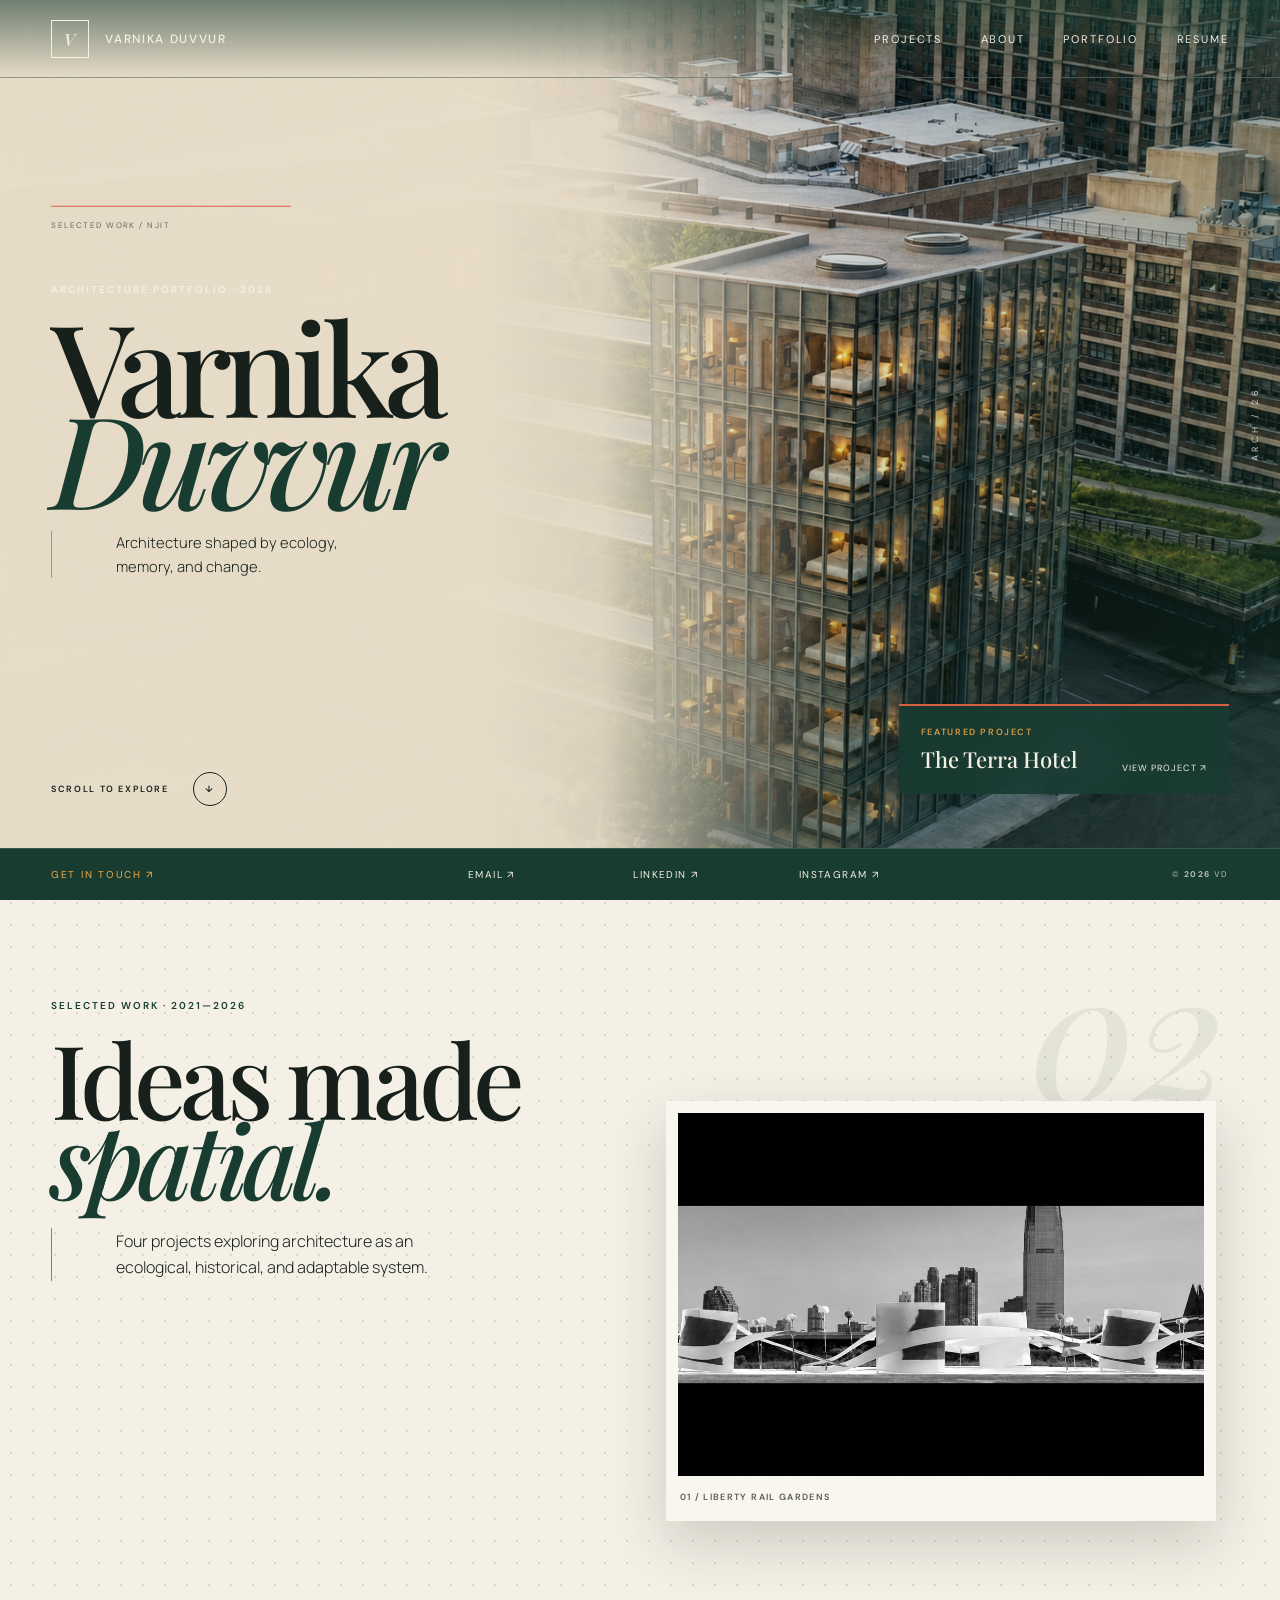
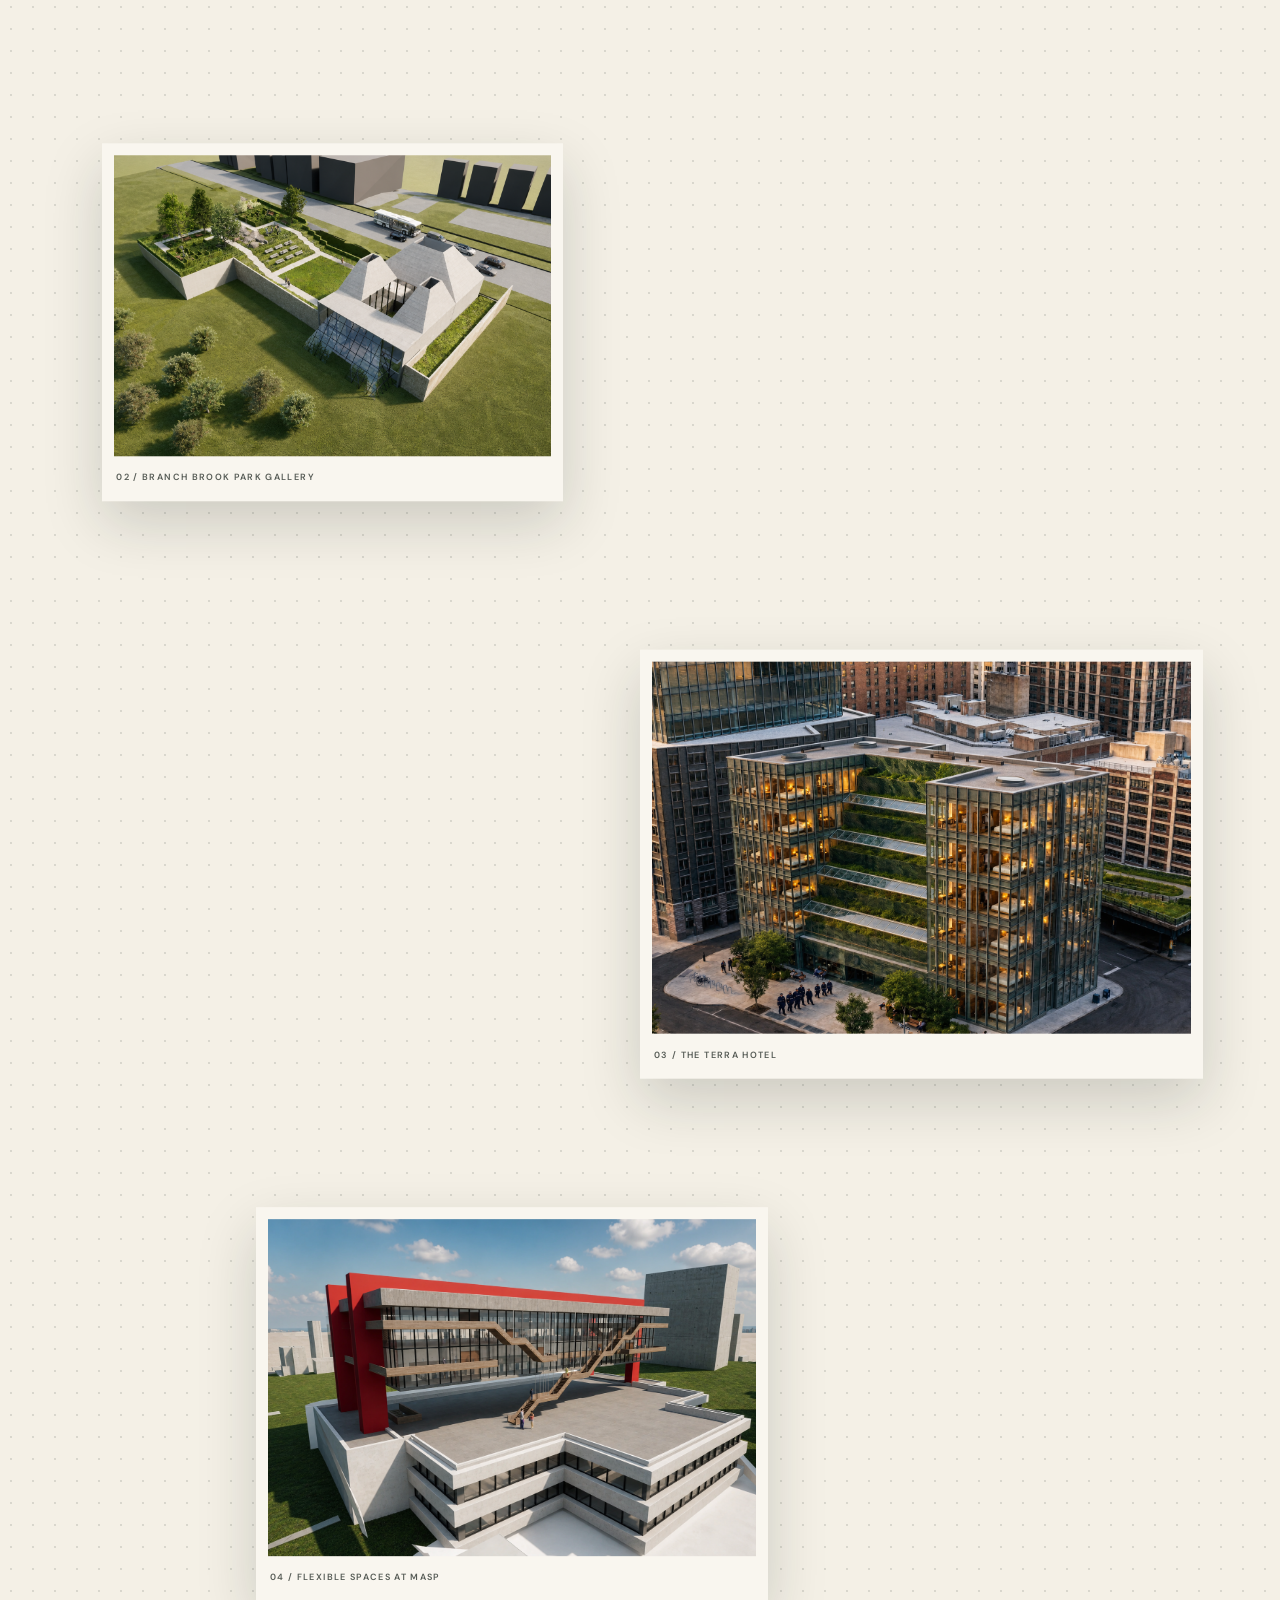
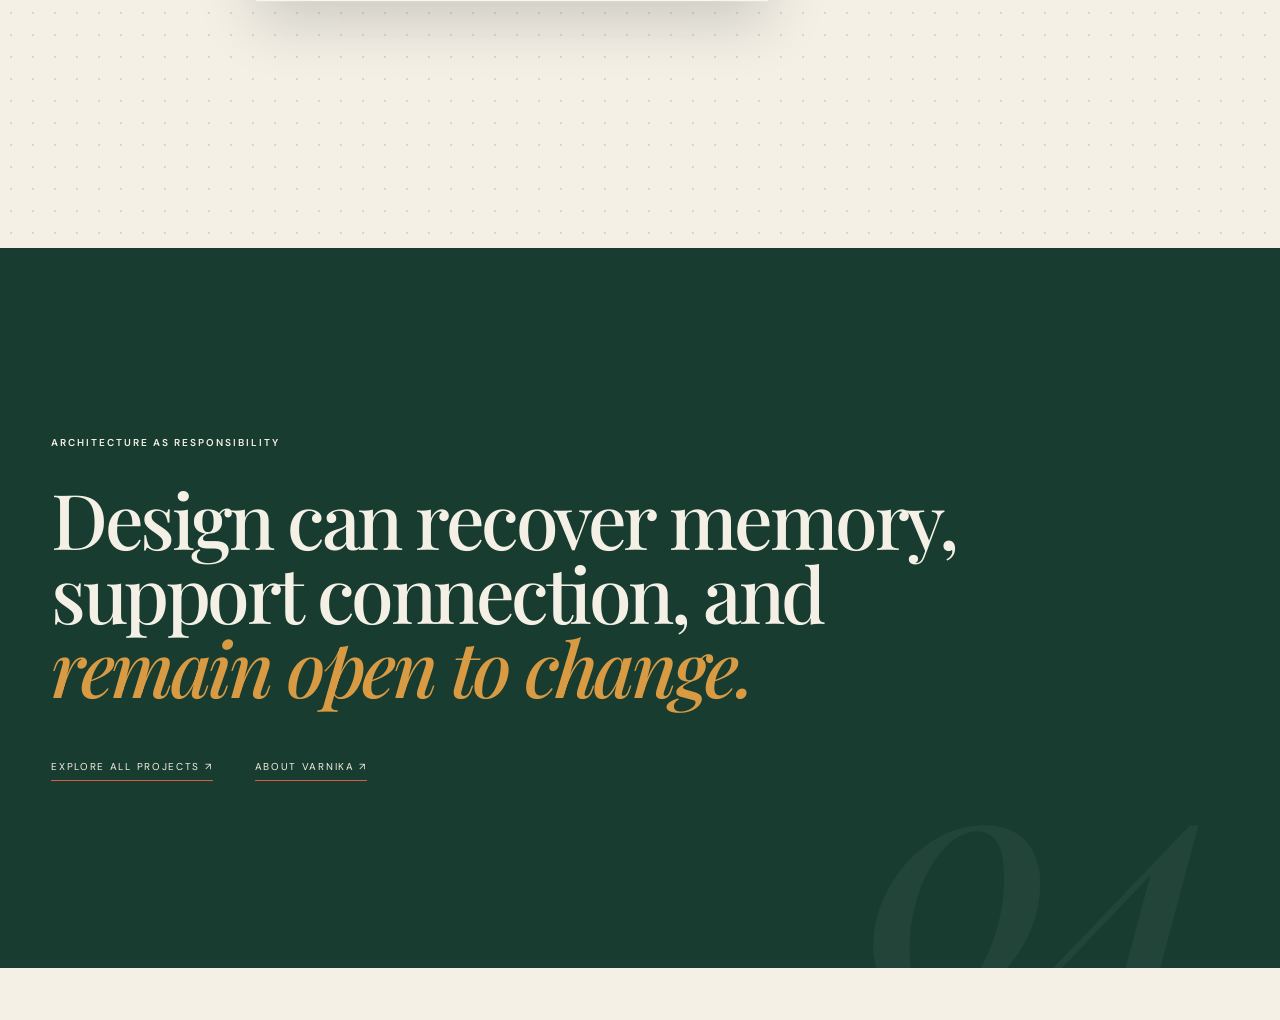
==== commit 63f6d02d: "Make floating section copy scroll with page" ====
--- a/index.html
+++ b/index.html
@@ -6,7 +6,7 @@
   <title>Varnika Duvvur — Architecture</title>
   <link rel="preconnect" href="https://fonts.googleapis.com"><link rel="preconnect" href="https://fonts.gstatic.com" crossorigin>
   <link href="https://fonts.googleapis.com/css2?family=DM+Sans:wght@300;400;500;600&family=Manrope:wght@300;400;500&family=Playfair+Display:ital,wght@0,500;1,500&display=swap" rel="stylesheet">
-  <link rel="stylesheet" href="style.css"><script src="script.js" defer></script>
+  <link rel="stylesheet" href="style.css?v=20260811-scroll"><script src="script.js" defer></script>
 </head>
 <body class="home-page">
   <header class="nav nav-on-image">
--- a/style.css
+++ b/style.css
@@ -165,19 +165,6 @@
   writing-mode: vertical-rl;
   transform: translateY(-50%) rotate(180deg);
 }
-.home-hero::after {
-  content: "";
-  position: absolute;
-  z-index: -1;
-  width: min(34vw, 520px);
-  aspect-ratio: 0.58;
-  right: 14vw;
-  top: 12%;
-  border: 2px solid var(--coral);
-  border-radius: 50%;
-  transform: rotate(7deg);
-  pointer-events: none;
-}
 .home-copy {
   position: absolute;
   left: var(--page-pad);
@@ -233,7 +220,7 @@
     var(--paper);
 }
 .floating-work::before { content: "02"; position: absolute; right: 4vw; top: 90px; color: rgba(25, 60, 49, 0.07); font: italic 500 180px / 1 "Playfair Display", Georgia, serif; }
-.floating-intro { position: sticky; top: 130px; width: min(42vw, 620px); z-index: 2; }
+.floating-intro { position: static; width: min(42vw, 620px); }
 .floating-intro h2 { margin: 25px 0 30px; font: 500 clamp(68px, 8vw, 130px) / 0.78 "Playfair Display", Georgia, serif; letter-spacing: -0.055em; }
 .floating-intro h2 em { color: var(--forest); }
 .floating-intro > p:last-child { max-width: 390px; padding-left: 64px; border-left: 1px solid var(--coral); font: 300 16px / 1.65 "Manrope", sans-serif; }
@@ -403,7 +390,6 @@
   .contact-bar a:nth-of-type(3), .contact-bar small { display: none; }
 
   .home-shade { background: linear-gradient(0deg, rgba(25, 60, 49, 0.76), rgba(25, 60, 49, 0.12) 68%), linear-gradient(90deg, rgba(232, 221, 201, 0.92), transparent 90%); }
-  .home-hero::after { width: 48vw; right: 8vw; opacity: 0.85; }
   .home-copy { top: 47%; width: calc(100% - 2 * var(--page-pad)); color: var(--paper); }
   .home-copy .kicker { color: var(--ochre); }
   .home-copy::before { color: rgba(244, 240, 230, 0.7); }
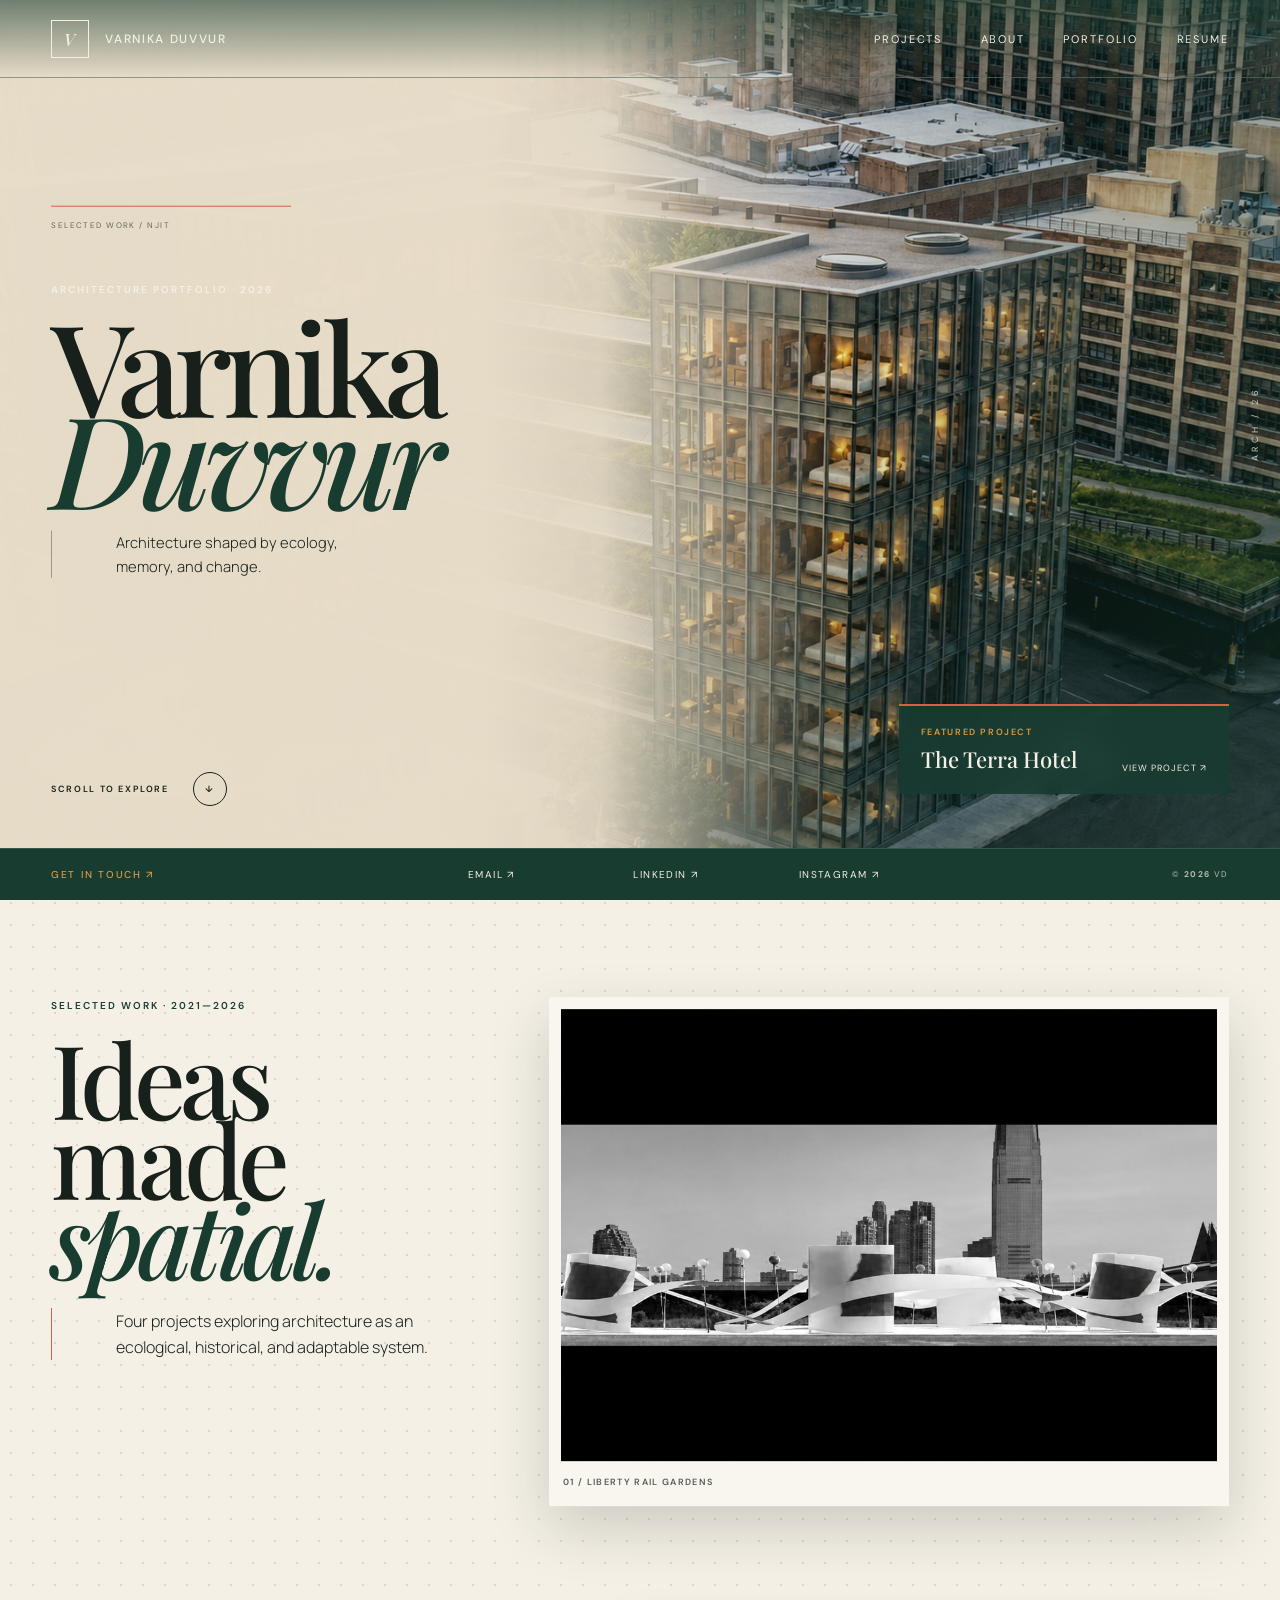
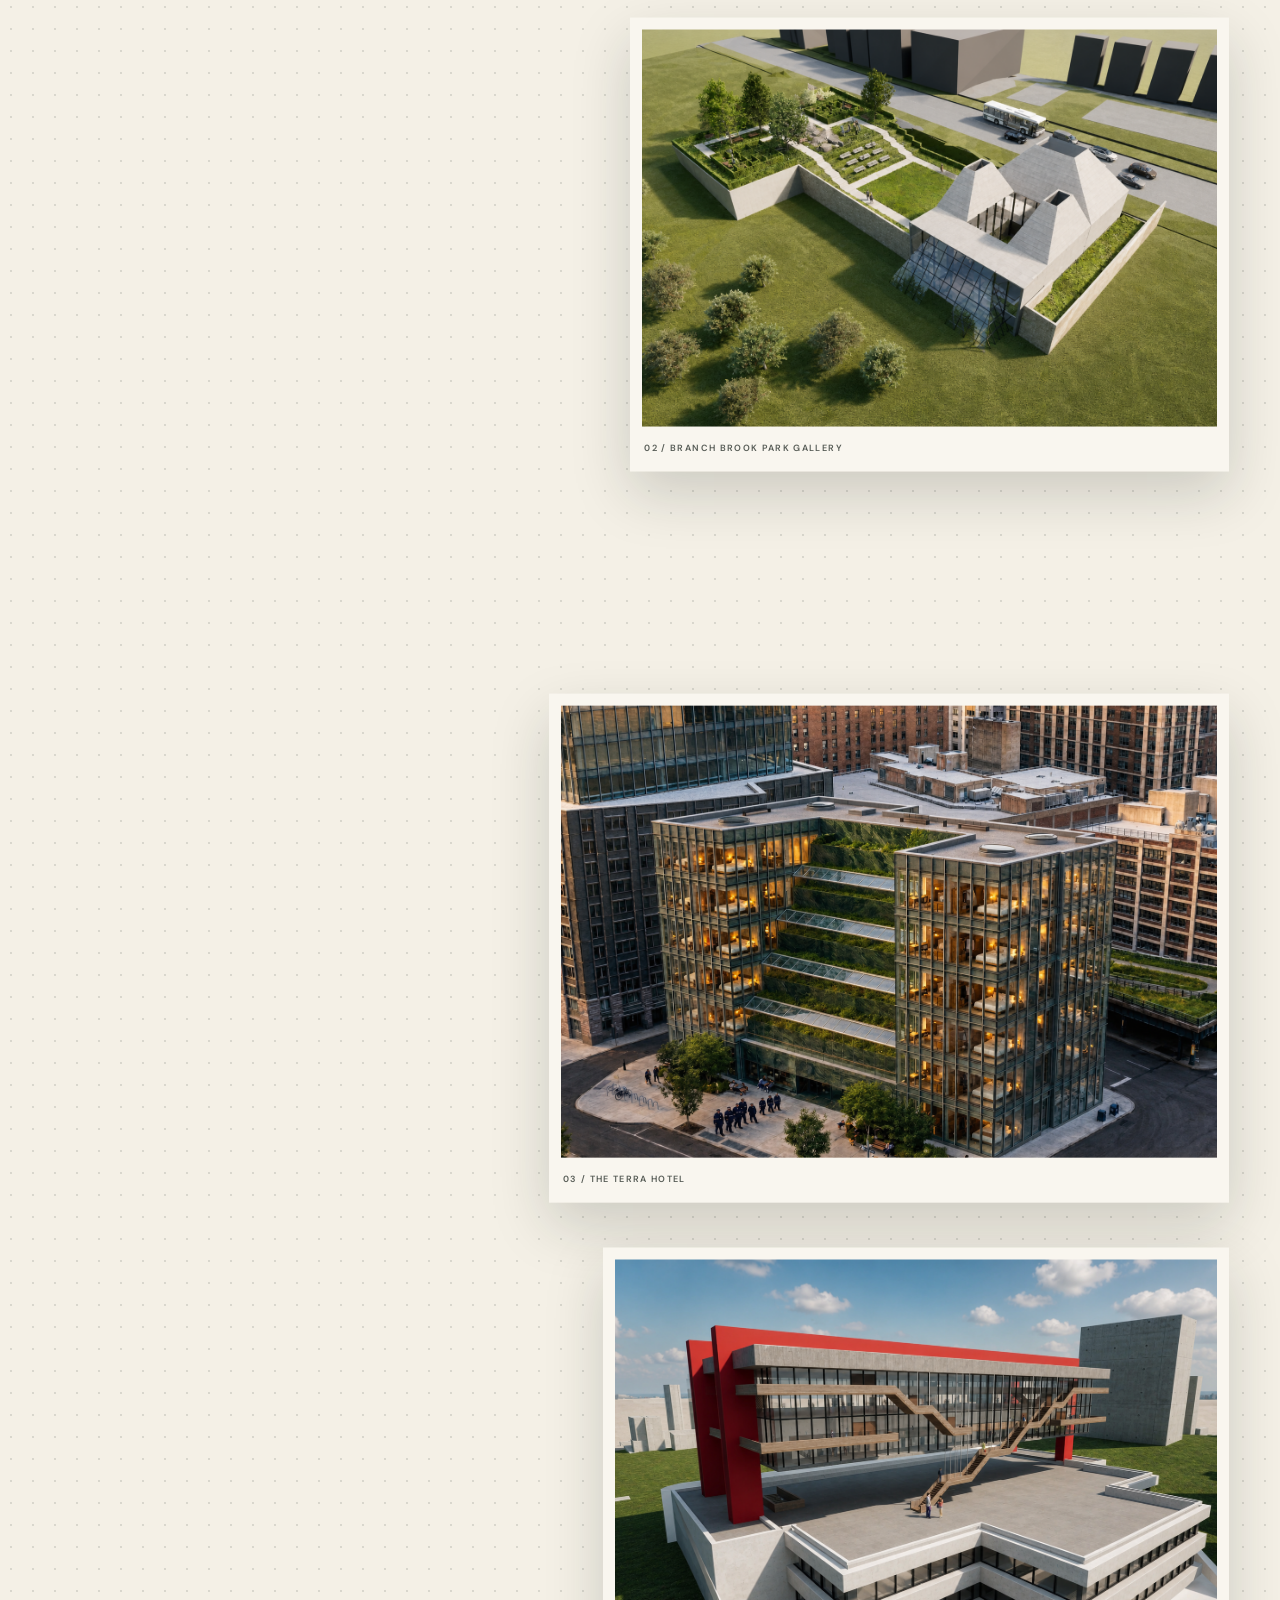
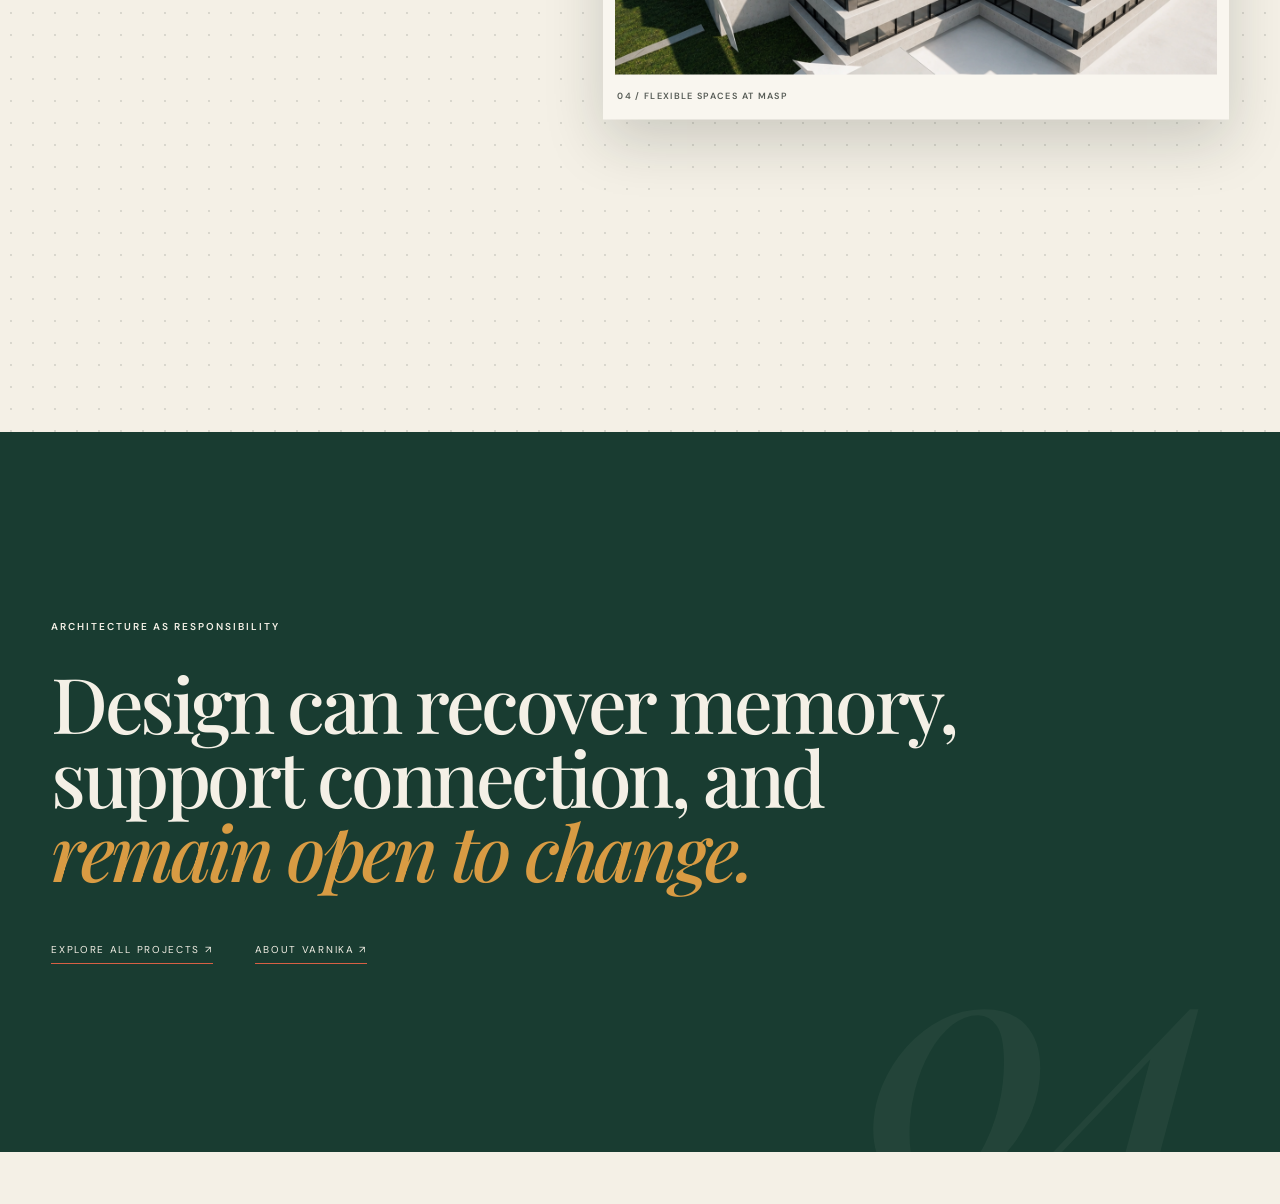
==== commit 361fef68: "Separate scrolling copy from floating project cards" ====
--- a/index.html
+++ b/index.html
@@ -6,7 +6,7 @@
   <title>Varnika Duvvur — Architecture</title>
   <link rel="preconnect" href="https://fonts.googleapis.com"><link rel="preconnect" href="https://fonts.gstatic.com" crossorigin>
   <link href="https://fonts.googleapis.com/css2?family=DM+Sans:wght@300;400;500;600&family=Manrope:wght@300;400;500&family=Playfair+Display:ital,wght@0,500;1,500&display=swap" rel="stylesheet">
-  <link rel="stylesheet" href="style.css?v=20260811-scroll"><script src="script.js" defer></script>
+  <link rel="stylesheet" href="style.css?v=20260811-columns"><script src="script.js" defer></script>
 </head>
 <body class="home-page">
   <header class="nav nav-on-image">
--- a/style.css
+++ b/style.css
@@ -215,23 +215,37 @@
   position: relative;
   min-height: 2600px;
   padding: 150px var(--page-pad) 240px;
+  display: grid;
+  grid-template-columns: minmax(330px, 0.75fr) minmax(0, 1.25fr);
+  grid-template-rows: repeat(4, auto);
+  column-gap: clamp(54px, 7vw, 140px);
+  row-gap: 150px;
+  align-items: start;
+  overflow: clip;
   background:
     radial-gradient(rgba(23, 32, 27, 0.12) 0.8px, transparent 0.8px) 0 0 / 22px 22px,
     var(--paper);
 }
 .floating-work::before { content: "02"; position: absolute; right: 4vw; top: 90px; color: rgba(25, 60, 49, 0.07); font: italic 500 180px / 1 "Playfair Display", Georgia, serif; }
-.floating-intro { position: static; width: min(42vw, 620px); }
+.floating-intro {
+  position: sticky;
+  top: calc(var(--nav-h) + 48px);
+  grid-column: 1;
+  grid-row: 1 / 5;
+  width: 100%;
+  z-index: 4;
+}
 .floating-intro h2 { margin: 25px 0 30px; font: 500 clamp(68px, 8vw, 130px) / 0.78 "Playfair Display", Georgia, serif; letter-spacing: -0.055em; }
 .floating-intro h2 em { color: var(--forest); }
 .floating-intro > p:last-child { max-width: 390px; padding-left: 64px; border-left: 1px solid var(--coral); font: 300 16px / 1.65 "Manrope", sans-serif; }
-.float-card { position: absolute; z-index: 3; display: block; padding: 12px 12px 18px; background: #f9f6ef; box-shadow: 0 22px 55px rgba(23, 32, 27, 0.18); transition: box-shadow 0.3s ease; }
+.float-card { position: relative; z-index: 3; display: block; padding: 12px 12px 18px; background: #f9f6ef; box-shadow: 0 22px 55px rgba(23, 32, 27, 0.18); transition: box-shadow 0.3s ease; }
 .float-card:hover { box-shadow: 0 30px 70px rgba(23, 32, 27, 0.28); }
 .float-card img { width: 100%; aspect-ratio: 1.45; object-fit: cover; }
 .float-card span { display: block; padding: 15px 2px 0; color: rgba(23, 32, 27, 0.72); font-size: 9px; font-weight: 600; letter-spacing: 0.15em; text-transform: uppercase; }
-.float-card-a { width: min(43vw, 690px); top: 250px; right: 5vw; }
-.float-card-b { width: min(36vw, 570px); top: 940px; left: 8vw; }
-.float-card-c { width: min(44vw, 710px); top: 1370px; right: 6vw; }
-.float-card-d { width: min(40vw, 650px); top: 2030px; left: 20vw; }
+.float-card-a { grid-column: 2; grid-row: 1; width: min(100%, 720px); justify-self: start; }
+.float-card-b { grid-column: 2; grid-row: 2; width: min(88%, 620px); justify-self: end; }
+.float-card-c { grid-column: 2; grid-row: 3; width: min(100%, 740px); justify-self: start; }
+.float-card-d { grid-column: 2; grid-row: 4; width: min(92%, 680px); justify-self: end; }
 
 .home-closing { min-height: 80vh; padding: 130px var(--page-pad); display: grid; align-content: center; background: var(--forest); color: var(--paper); position: relative; overflow: hidden; }
 .home-closing::after { content: "04"; position: absolute; right: 4vw; bottom: -60px; color: rgba(244, 240, 230, 0.045); font: italic 500 330px / 1 "Playfair Display", Georgia, serif; }
@@ -398,9 +412,9 @@
   .home-statement { border-color: var(--coral); }
   .featured-link { width: min(310px, calc(100% - 2 * var(--page-pad))); right: var(--page-pad); bottom: 92px; }
   .scroll-mark { display: none; }
-  .floating-work { min-height: auto; padding-top: 100px; display: grid; gap: 38px; }
-  .floating-intro { position: relative; top: auto; width: 100%; margin-bottom: 30px; }
-  .float-card { position: relative; inset: auto; width: 100%; transform: none !important; }
+  .floating-work { min-height: auto; padding-top: 100px; display: grid; grid-template-columns: 1fr; grid-template-rows: auto; gap: 38px; overflow: hidden; }
+  .floating-intro { position: relative; top: auto; grid-column: 1; grid-row: auto; width: 100%; margin-bottom: 30px; }
+  .float-card, .float-card-a, .float-card-b, .float-card-c, .float-card-d { position: relative; inset: auto; grid-column: 1; grid-row: auto; width: 100%; justify-self: stretch; transform: none !important; }
   .home-closing { min-height: 70vh; }
 
   .projects-main { height: auto; min-height: calc(100svh - var(--contact-h)); grid-template-columns: 1fr; }
